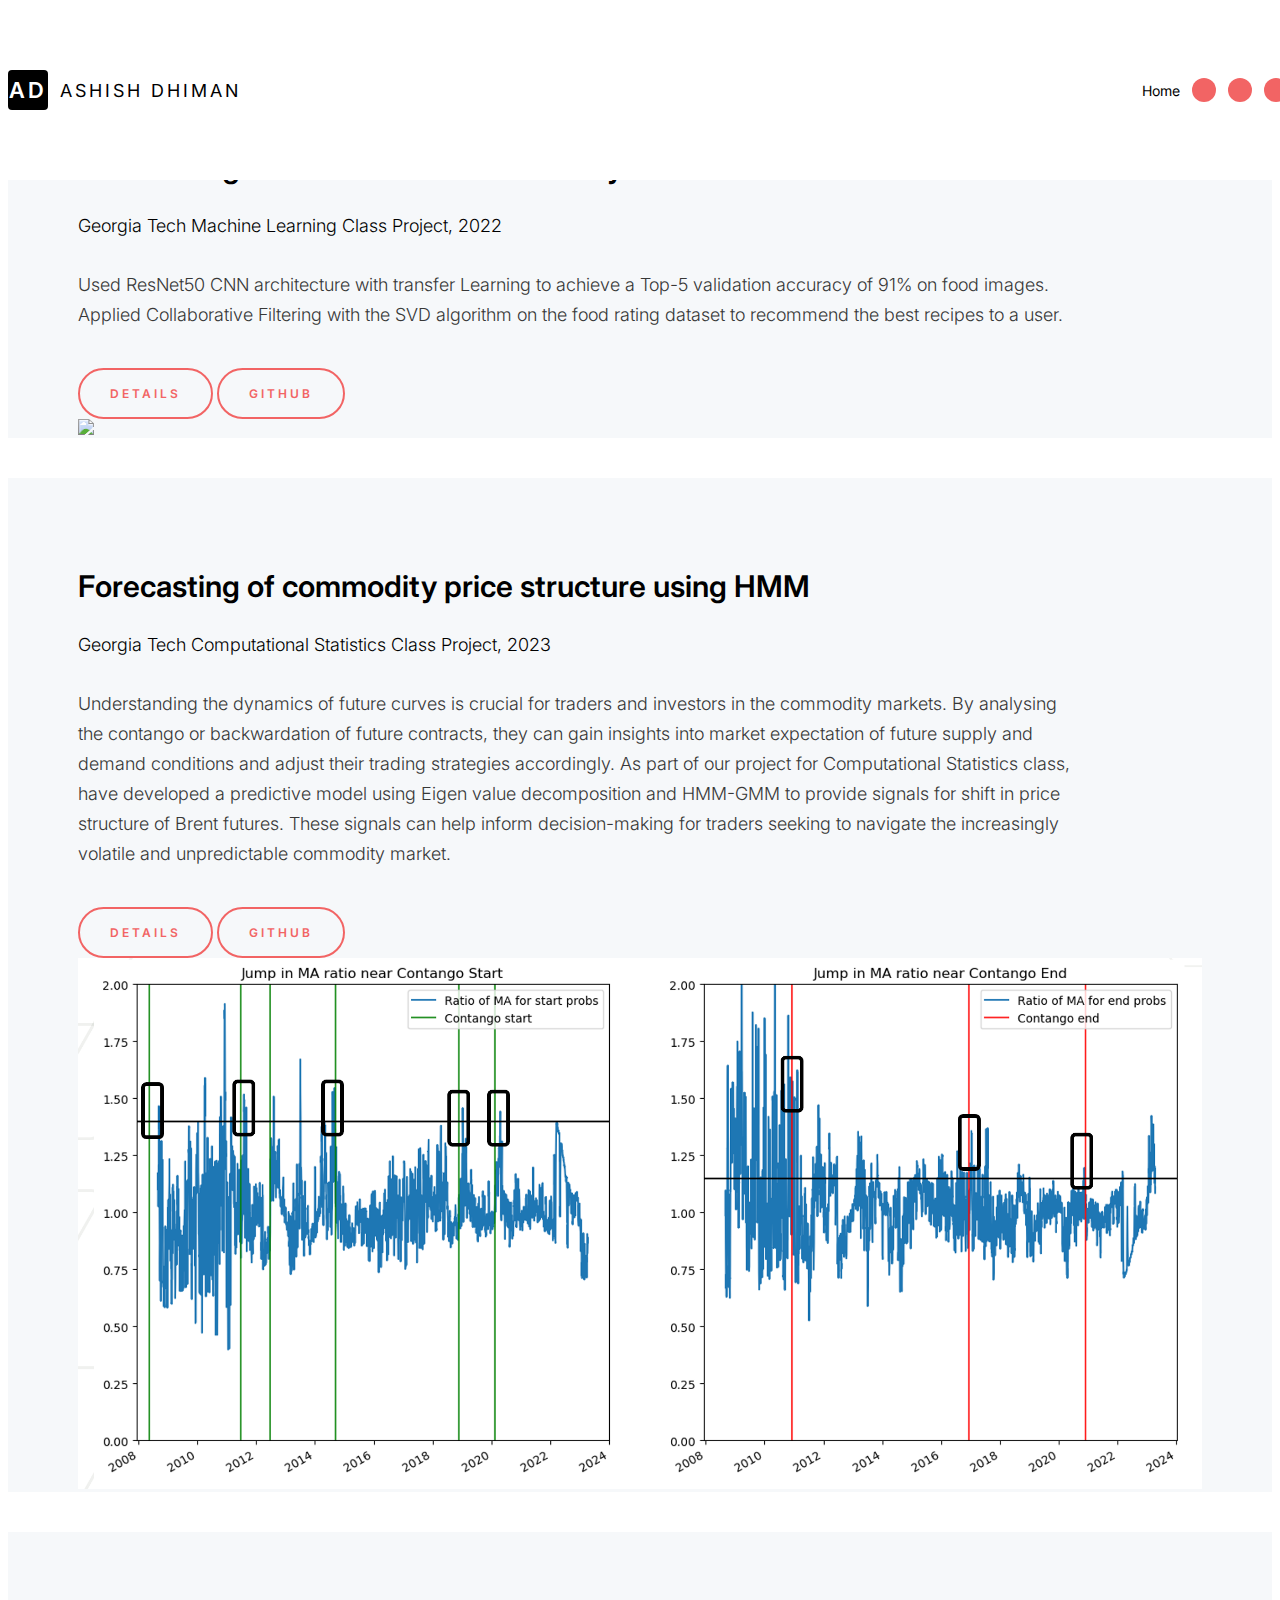
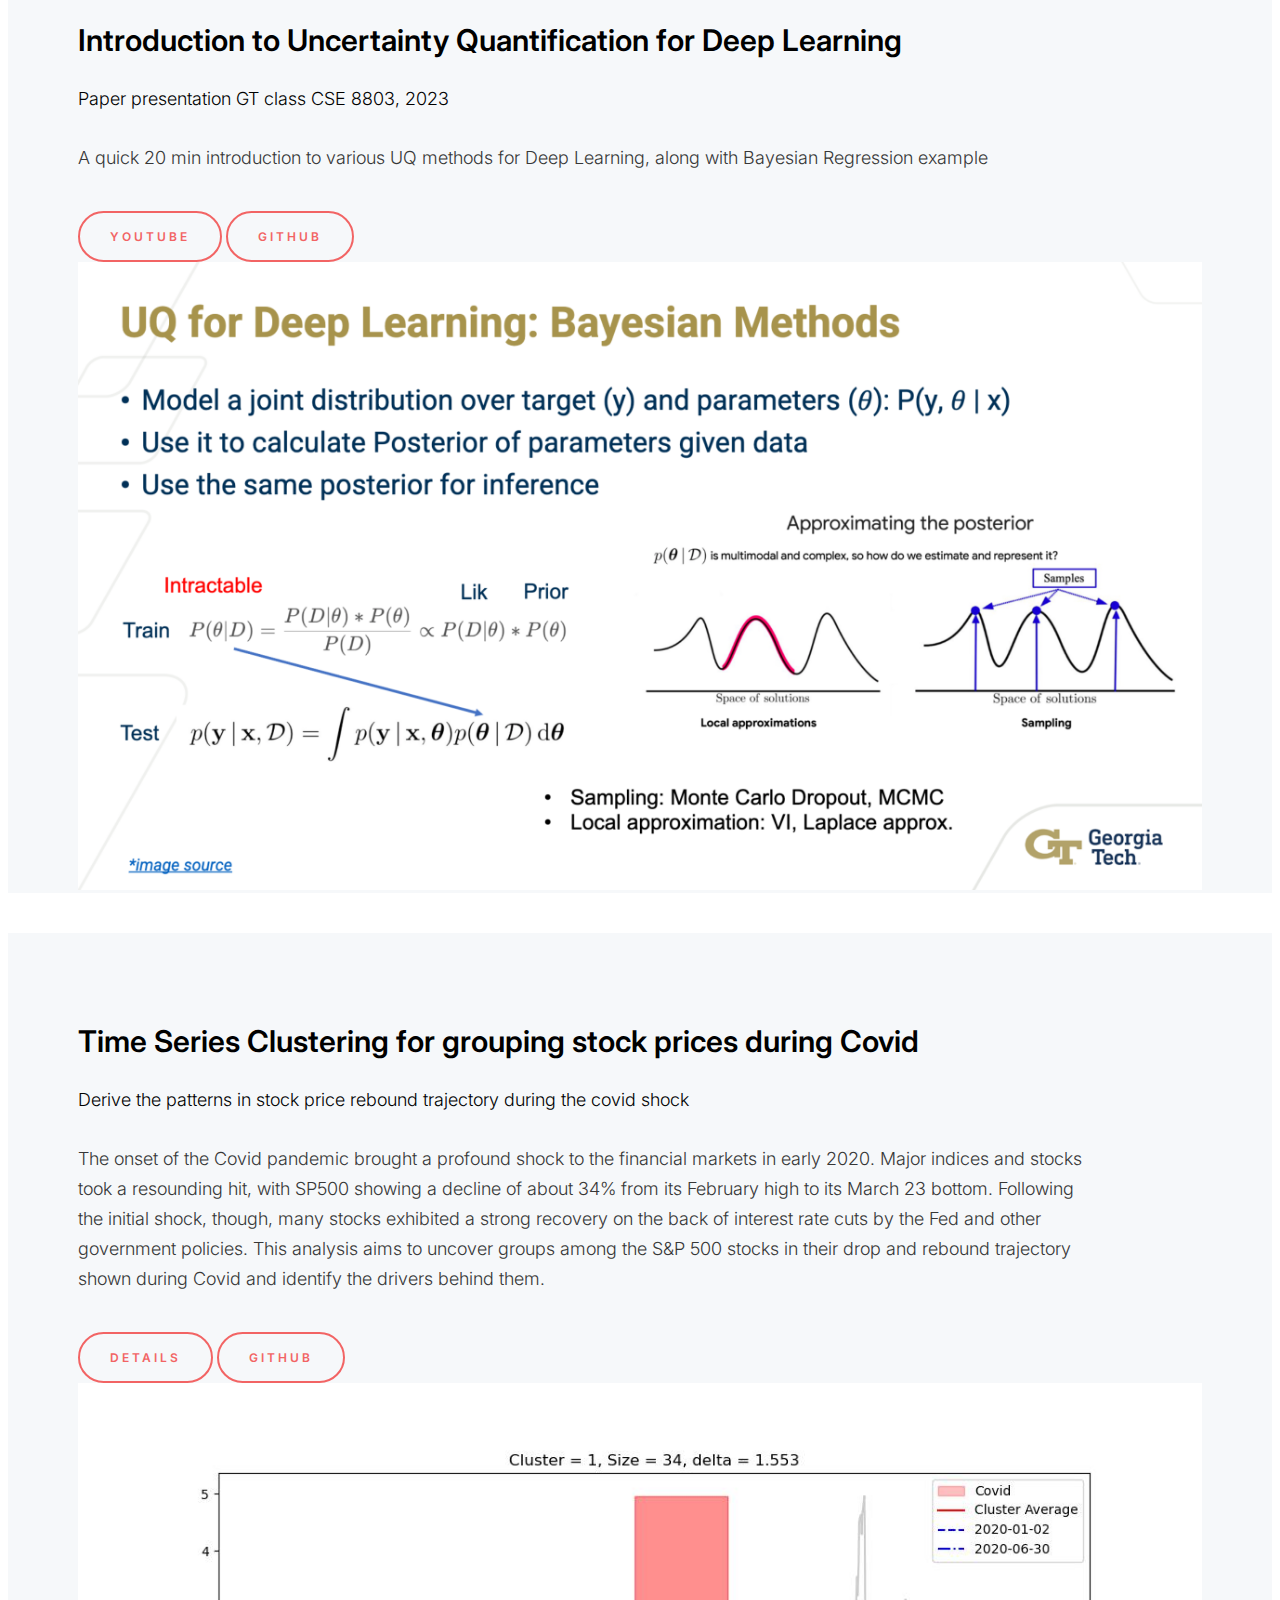
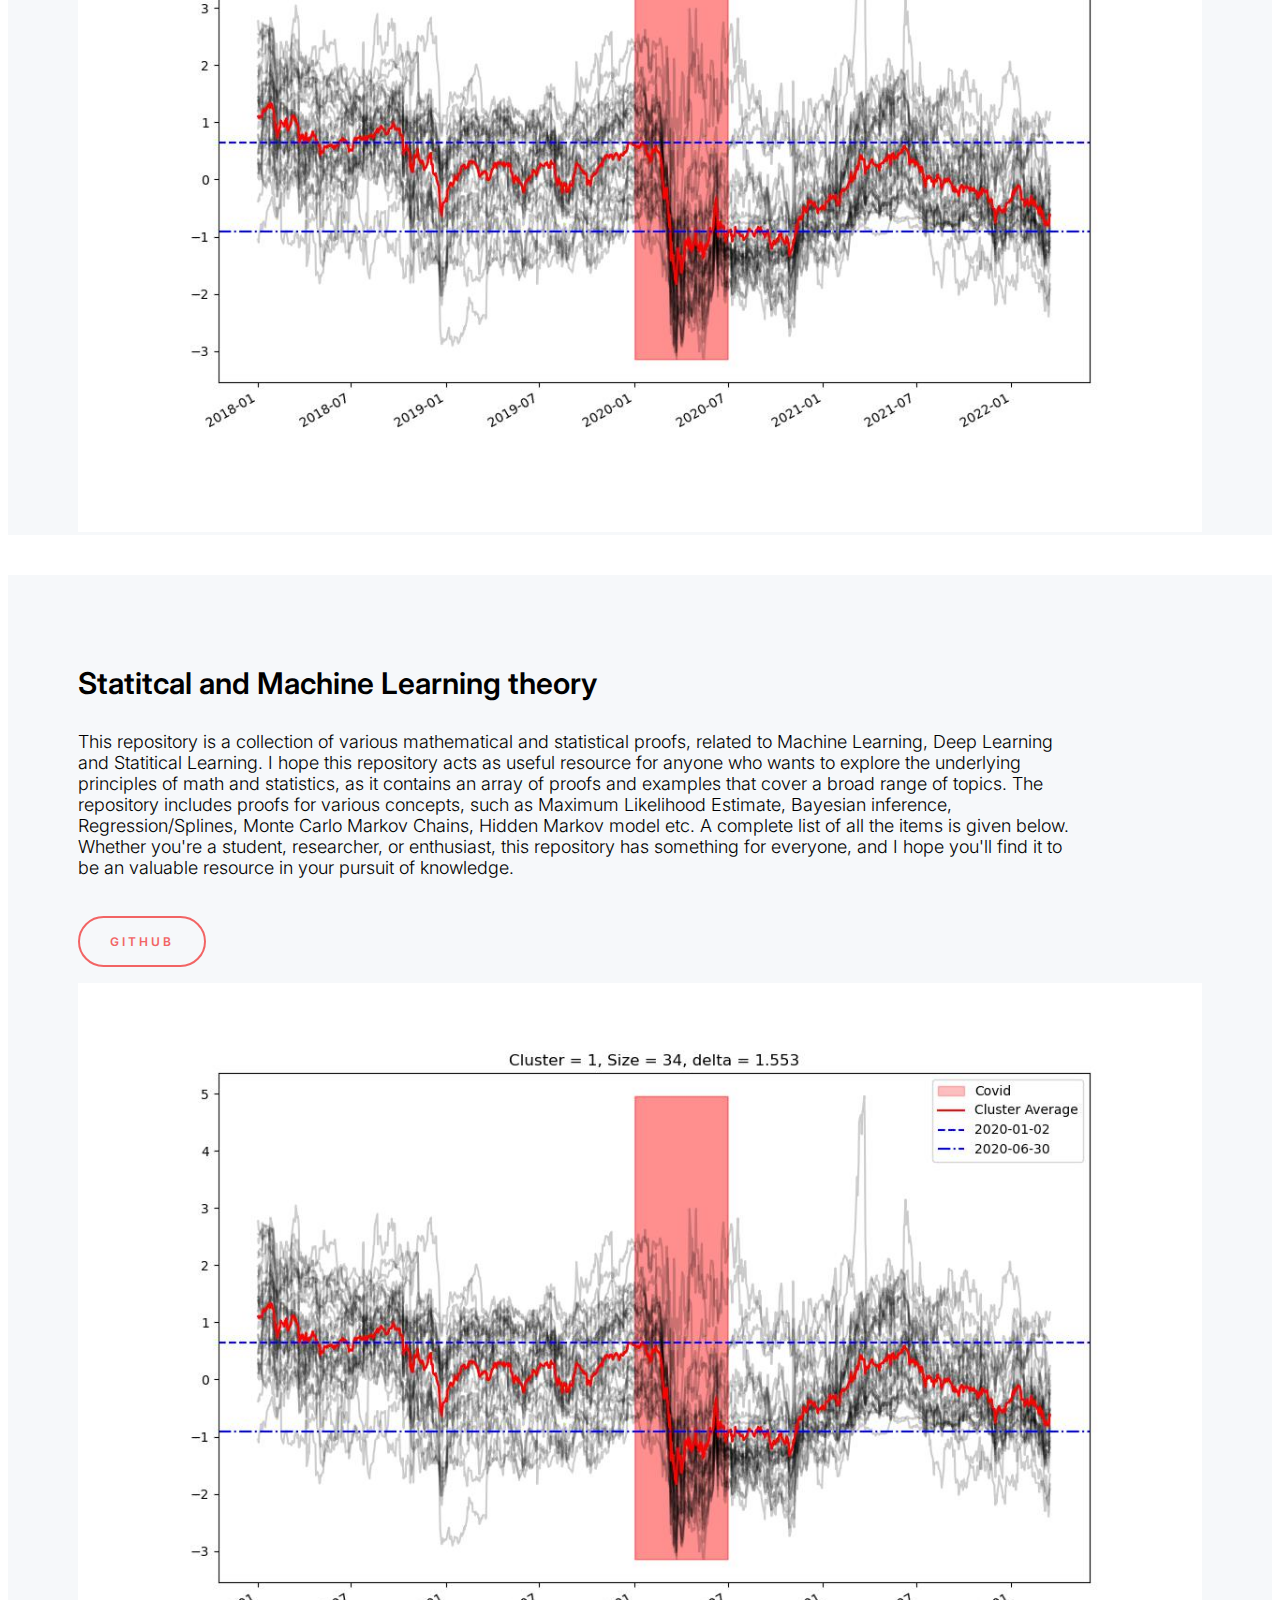
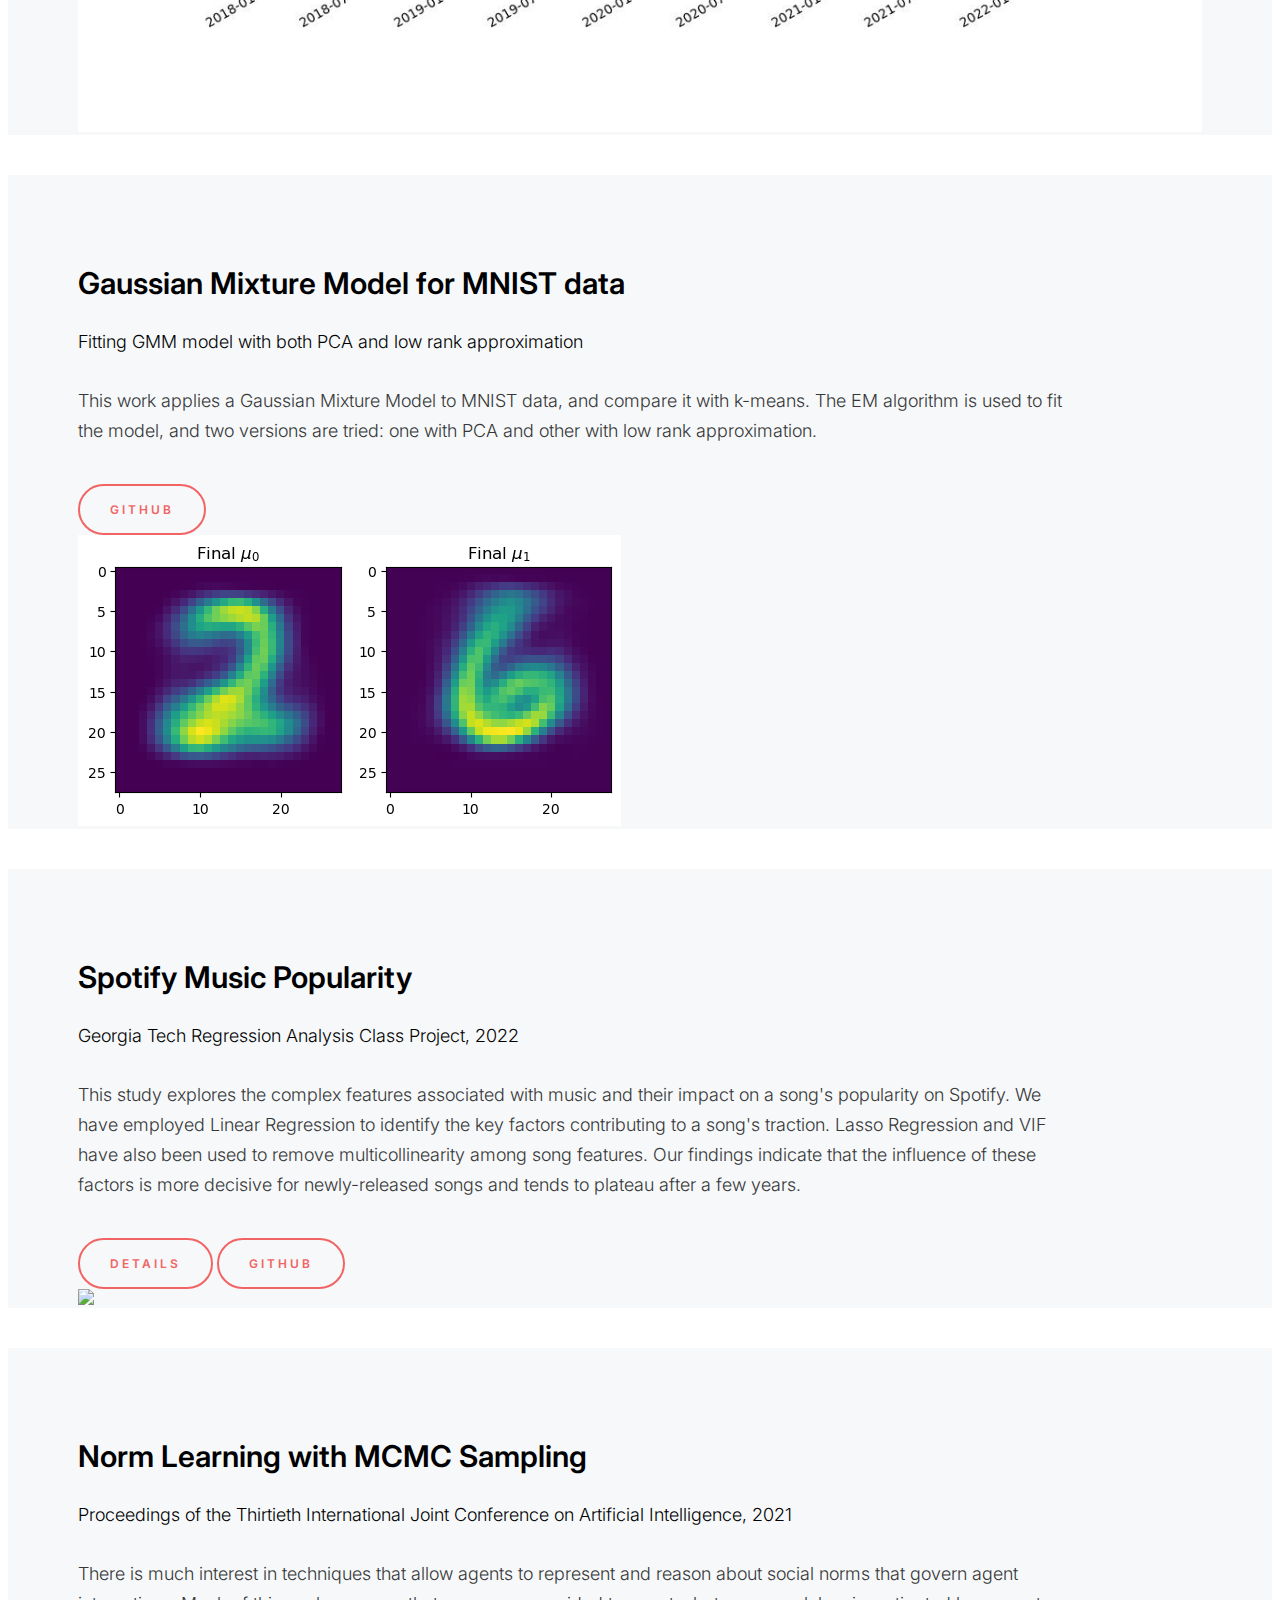
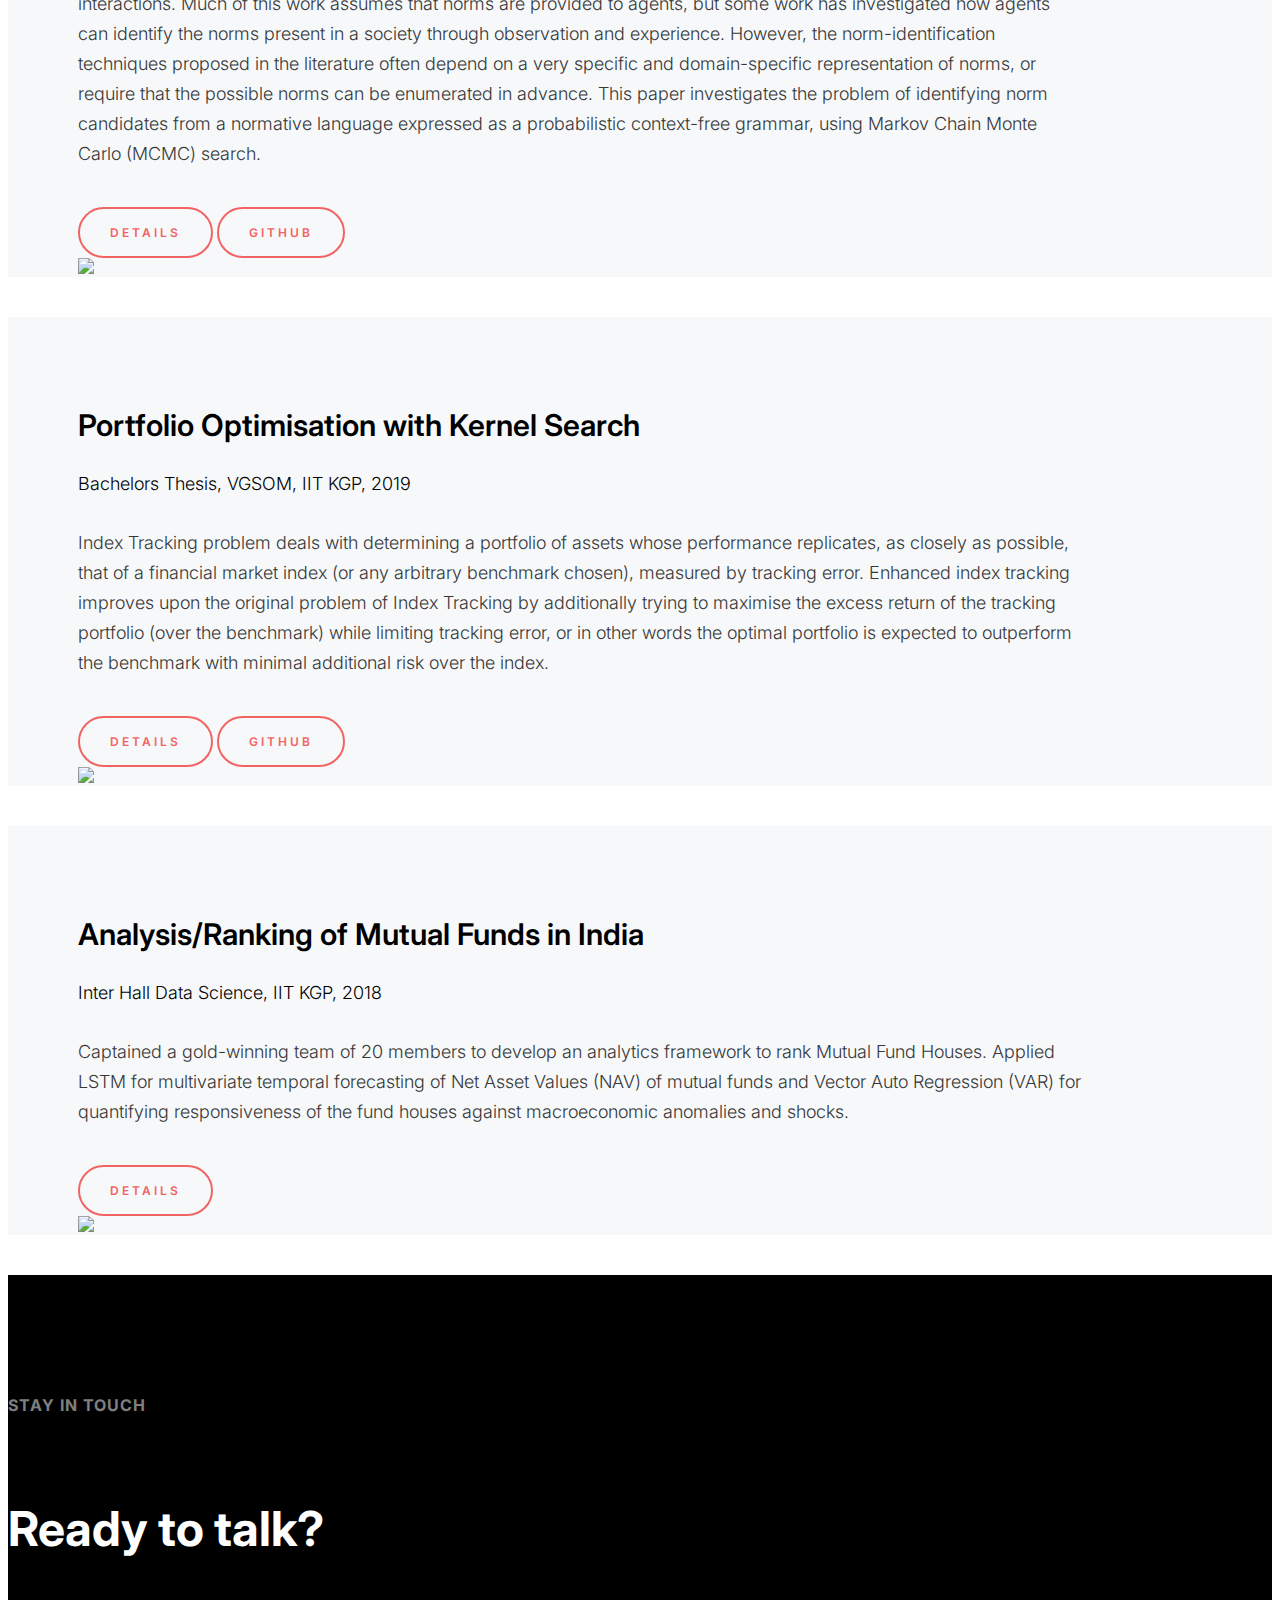
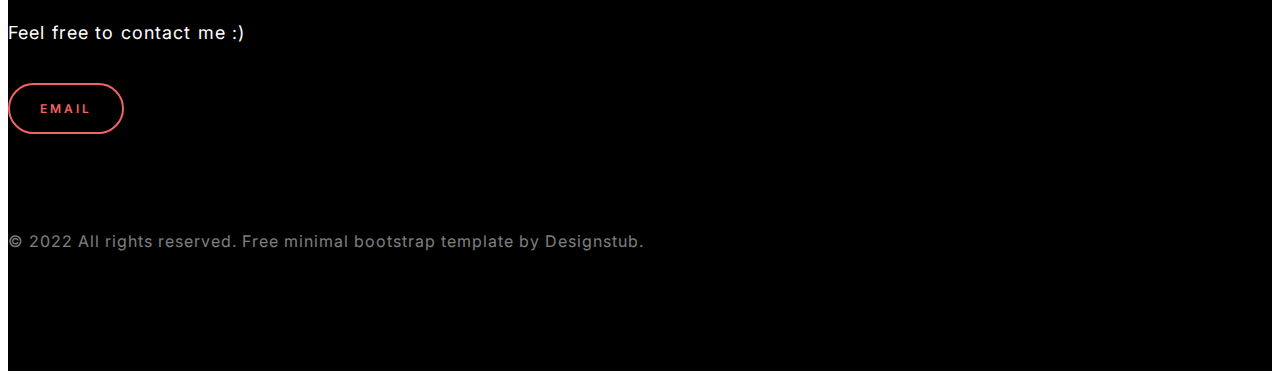
==== works-setails.html @ 9ab4da2a "added math proof section" ====
<!doctype html>
<html lang="en">
  <head>
    <!-- Required meta tags -->
    <meta charset="utf-8">
    <meta name="viewport" content="width=device-width, initial-scale=1">
      <!-- Google Fots -->
     <link rel="preconnect" href="https://fonts.googleapis.com">
    <link rel="preconnect" href="https://fonts.gstatic.com" crossorigin>
    <link href="https://fonts.googleapis.com/css2?family=Inter:wght@100;200;300;400;500;600;700;800;900&display=swap" rel="stylesheet">
      <!-- Remixicon Icon -->
      <link href="https://cdn.jsdelivr.net/npm/remixicon@2.5.0/fonts/remixicon.css" rel="stylesheet">
      <!-- Remixicon Icon -->
      <!-- Bootstrap CSS -->
      <link href="https://cdn.jsdelivr.net/npm/bootstrap@5.0.2/dist/css/bootstrap.min.css" rel="stylesheet" integrity="sha384-EVSTQN3/azprG1Anm3QDgpJLIm9Nao0Yz1ztcQTwFspd3yD65VohhpuuCOmLASjC" crossorigin="anonymous">
      <link href="https://unpkg.com/aos@2.3.1/dist/aos.css" rel="stylesheet">
      <!-- Main CSS -->
      <link href="assets/css/main.css" rel="stylesheet">
      <!-- Google tag (gtag.js) -->
<script async src="https://www.googletagmanager.com/gtag/js?id=G-5KKVKWWNQV"></script>
<script>
  window.dataLayer = window.dataLayer || [];
  function gtag(){dataLayer.push(arguments);}
  gtag('js', new Date());

  gtag('config', 'G-5KKVKWWNQV');
</script>


    <title>Ashish Dhiman | Projects</title>
  </head>
  <body>
   
    <!-- header -->
    <header class="ds-header" id="site-header">
        <div class="container">
            <div class="ds-header-inner">
              <!-- logo -->
              <a href="index.html" class="ds-logo">
                <span>AD</span>Ashish Dhiman
              </a>
              <!-- logo -->
              <!-- social -->
              <ul class="ds-social">
                <a href="index.html" class="">Home</a>
                <li><a href="https://github.com/ashish1610dhiman" target="_blank"><i class="ri-github-fill"></i></a></li>
                <li><a href="https://www.linkedin.com/in/ashish1610dhiman/" target="_blank"><i class="ri-linkedin-fill"></i></a></li>
                <li><a href="mailto:ashish1610dhiman@gmail.com" target="_blank"><i class="ri-mail-send-fill"></i></a></li>
              </ul>
              <!-- social -->
            </div>
        </div>
    </header>
    <!-- header -->

    <main class="ds-main-section">
      <div class="container">
         <div class="ds-work-details-section">
             <div class="text-center">
               <a href="index.html" class="ds-button ds-arrow-button"><i class="ri-arrow-left-s-line"></i> BACK</a>
             </div>
            <div class="ds-work-list-section">
              <div class="ds-work-list">
                <div class="row">
                    <div class="col-12 col-sm-12 col-md-7 col-lg-7 col-xl-7 col-xxl-7">
                        <section>
                            <h3 class="ds-work-tilte">Food Recognition and Recommender System</h3>
                            <span class="ds-work-det-dep">Georgia Tech Machine Learning Class Project, 2022</span>
                            <p>Used ResNet50 CNN architecture with transfer Learning to achieve a Top-5 validation accuracy of 91% on food images. Applied Collaborative Filtering with the SVD algorithm on the food rating dataset to recommend the best recipes to a user.</p>
                            <a href="https://ml-7641-fall-2022.github.io/RoboChef/" class="ds-button" target="_blank">Details</a>
                            <a href="https://github.com/ML-7641-Fall-2022/RoboChef" class="ds-button" target="_blank">Github</a>
                        </section>
                    </div>
                    <div class="col-12 col-sm-12 col-md-5 col-lg-5 col-xl-5 col-xxl-5">
                        <figure><img src="assets/images/ml_project_pipeline (1).jpeg"></figure>
                    </div>
                </div>
              </div>
              <div class="ds-work-list">
                <div class="row">
                    <div class="col-12 col-sm-12 col-md-7 col-lg-7 col-xl-7 col-xxl-7">
                        <section>
                            <h3 class="ds-work-tilte">Forecasting of commodity price structure using HMM</h3>
                            <span class="ds-work-det-dep">Georgia Tech Computational Statistics Class Project, 2023</span>
                            <p>Understanding the dynamics of future curves is crucial for traders and investors in the commodity markets. By analysing the contango or backwardation of future contracts, they can gain insights into market expectation of future supply and demand conditions and adjust their trading strategies accordingly. As part of our project for Computational Statistics class, have developed a predictive model using Eigen value decomposition and HMM-GMM to provide signals for shift in price structure of Brent futures. These signals can help inform decision-making for traders seeking to navigate the increasingly volatile and unpredictable commodity market.
                              </p>
                            <a href="https://github.com/ashish1610dhiman/statistical_factors_brent/blob/main/contago_final_report.pdf" class="ds-button" target="_blank">Details</a>
                            <a href="https://github.com/ashish1610dhiman/statistical_factors_brent" class="ds-button" target="_blank">Github</a>
                        </section>
                    </div>
                    <div class="col-12 col-sm-12 col-md-5 col-lg-5 col-xl-5 col-xxl-5">
                        <figure><img src="assets/images/contango_project.png"></figure>
                    </div>
                </div>
              </div>
              <div class="ds-work-list-section">
                <div class="ds-work-list">
                  <div class="row">
                      <div class="col-12 col-sm-12 col-md-7 col-lg-7 col-xl-7 col-xxl-7">
                          <section>
                              <h3 class="ds-work-tilte">Introduction to Uncertainty Quantification for Deep Learning</h3>
                              <span class="ds-work-det-dep">Paper presentation GT class CSE 8803, 2023</span>
                              <p>A quick 20 min introduction to various UQ methods for Deep Learning, along with Bayesian Regression example</p>
                              <a href="https://www.youtube.com/watch?v=LUPPsyspBS0&t=6s" class="ds-button" target="_blank">Youtube</a>
                              <a href="https://github.com/ashish1610dhiman/UQ_deep_learning" class="ds-button" target="_blank">Github</a>
                          </section>
                      </div>
                      <div class="col-12 col-sm-12 col-md-5 col-lg-5 col-xl-5 col-xxl-5">
                          <figure><img src="assets/images/uq_intro.png"></figure>
                      </div>
                  </div>
                </div>
              </div>  
              <div class="ds-work-list">
                <div class="row">
                    <div class="col-12 col-sm-12 col-md-7 col-lg-7 col-xl-7 col-xxl-7">
                        <section>
                          <h3 class="ds-work-tilte">Time Series Clustering for grouping stock prices during Covid</h3>
                            <span class="ds-work-det-dep">Derive the patterns in stock price rebound trajectory during the covid shock</span>
                          <p>The onset of the Covid pandemic brought a profound shock to the financial markets in early 2020. Major indices and stocks took a resounding hit, with SP500 showing a decline of about 34% from its February high to its March 23 bottom. Following the initial shock, though, many stocks exhibited a strong recovery on the back of interest rate cuts by the Fed and other government policies.

                            This analysis aims to uncover groups among the S&P 500 stocks in their drop and rebound trajectory shown during Covid and identify the drivers behind them.</p>
                            <a href="https://medium.com/@ashish1610dhiman/time-series-clustering-of-stock-behaviour-during-covid-9bd25b8c7a5?source=friends_link&sk=06fbee5ac417d7467eba78b3a0a0217f" class="ds-button" target="_blank">Details</a>
                          <a href="https://github.com/ashish1610dhiman/time_series_practice/tree/master/notebooks/stocks_clustering" class="ds-button" target="_blank">Github</a>
                        </section>
                    </div>
                    <div class="col-12 col-sm-12 col-md-5 col-lg-5 col-xl-5 col-xxl-5">
                        <figure><img src="assets/images/cluster_1_plot.jpeg"></figure>
                    </div>
                </div>
              </div>
              <div class="ds-work-list">
                <div class="row">
                    <div class="col-12 col-sm-12 col-md-7 col-lg-7 col-xl-7 col-xxl-7">
                        <section>
                          <h3 class="ds-work-tilte">Statitcal and Machine Learning theory</h3>
                            <span class="ds-work-det-dep">This repository is a collection of various mathematical and statistical proofs, related to Machine Learning, Deep Learning and Statitical Learning. I hope this repository acts as useful resource for anyone who wants to explore the underlying principles of math and statistics, as it contains an array of proofs and examples that cover a broad range of topics. The repository includes proofs for various concepts, such as Maximum Likelihood Estimate, Bayesian inference, Regression/Splines, Monte Carlo Markov Chains, Hidden Markov model etc. A complete list of all the items is given below.

                              Whether you're a student, researcher, or enthusiast, this repository has something for everyone, and I hope you'll find it to be an valuable resource in your pursuit of knowledge.</p>
                          <a href="https://github.com/ashish1610dhiman/math_proofs/blob/main/README.md" class="ds-button" target="_blank">Github</a>
                        </section>
                    </div>
                    <div class="col-12 col-sm-12 col-md-5 col-lg-5 col-xl-5 col-xxl-5">
                        <figure><img src="assets/images/cluster_1_plot.jpeg"></figure>
                    </div>
                </div>
              </div>
              <div class="ds-work-list">
                <div class="row">
                    <div class="col-12 col-sm-12 col-md-7 col-lg-7 col-xl-7 col-xxl-7">
                        <section>
                          <h3 class="ds-work-tilte">Gaussian Mixture Model for MNIST data</h3>
                            <span class="ds-work-det-dep">Fitting GMM model with both PCA and low rank approximation</span>
                          <p>
                            This work applies a Gaussian Mixture Model to MNIST data, and compare it with k-means. The EM algorithm is used to fit the model, and two versions are tried: one with PCA and other with low rank approximation.
                          </p>
                            <!-- <a href="https://medium.com/@ashish1610dhiman/time-series-clustering-of-stock-behaviour-during-covid-9bd25b8c7a5?source=friends_link&sk=06fbee5ac417d7467eba78b3a0a0217f" class="ds-button" target="_blank">Details</a> -->
                          <a href="https://github.com/ashish1610dhiman/GMM_mnist" class="ds-button" target="_blank">Github</a>
                        </section>
                    </div>
                    <div class="col-12 col-sm-12 col-md-5 col-lg-5 col-xl-5 col-xxl-5">
                        <figure><img src="assets/images/gmm_means.png"></figure>
                    </div>
                </div>
              </div>
              <div class="ds-work-list">
                <div class="row">
                    <div class="col-12 col-sm-12 col-md-7 col-lg-7 col-xl-7 col-xxl-7">
                        <section>
                            <h3 class="ds-work-tilte">Spotify Music Popularity</h3>
                            <span class="ds-work-det-dep">Georgia Tech Regression Analysis Class Project, 2022</span>
                            <p>This study explores the complex features associated with music and their impact on a song's popularity on Spotify. We have employed Linear Regression to identify the key factors contributing to a song's traction. Lasso Regression and VIF have also been used to remove multicollinearity among song features. Our findings indicate that the influence of these factors is more decisive for newly-released songs and tends to plateau after a few years.</p>
                            <a href="" class="ds-button" target="_blank">Details</a>
                            <a href="https://github.com/ashish1610dhiman/isye6414_group_project" class="ds-button" target="_blank">Github</a>
                        </section>
                    </div>
                    <div class="col-12 col-sm-12 col-md-5 col-lg-5 col-xl-5 col-xxl-5">
                        <figure><img src="assets/images/tukey.png"></figure>
                    </div>
                </div>
              </div>
              <div class="ds-work-list">
                <div class="row">
                    <div class="col-12 col-sm-12 col-md-7 col-lg-7 col-xl-7 col-xxl-7">
                        <section>
                            <h3 class="ds-work-tilte">Norm Learning with MCMC Sampling</h3>
                            <span class="ds-work-det-dep">Proceedings of the Thirtieth International Joint Conference on Artificial Intelligence, 2021</span>
                            <p>There is much interest in techniques that allow agents to represent and reason about social norms that govern agent interactions. Much of this work assumes that norms are provided to agents, but some work has investigated how agents can identify the norms present in a society through observation and experience. However, the norm-identification techniques proposed in the literature often depend on a very specific and domain-specific representation of norms, or require that the possible norms can be enumerated in advance. This paper investigates the problem of identifying norm candidates from a normative language expressed as a probabilistic context-free grammar, using Markov Chain Monte Carlo (MCMC) search.</p>
                            <a href="https://www.ijcai.org/proceedings/2021/17" class="ds-button" target="_blank">Details</a>
                            <a href="https://github.com/ashish1610dhiman/learning_norms_with_mcmc_from_pcfg_IJCAI21" class="ds-button" target="_blank">Github</a>
                        </section>
                    </div>
                    <div class="col-12 col-sm-12 col-md-5 col-lg-5 col-xl-5 col-xxl-5">
                        <figure><img src="assets/images/norm_leanring.png"></figure>
                    </div>
                </div>
              </div>
              <div class="ds-work-list">
                <div class="row">
                    <div class="col-12 col-sm-12 col-md-7 col-lg-7 col-xl-7 col-xxl-7">
                        <section>
                            <h3 class="ds-work-tilte">Portfolio Optimisation with Kernel Search</h3>
                            <span class="ds-work-det-dep">Bachelors Thesis, VGSOM, IIT KGP, 2019</span>
                            <p>Index Tracking problem deals with determining a portfolio of assets whose performance replicates, as closely as possible, that of a financial market index (or any arbitrary benchmark chosen), measured by tracking error. Enhanced index tracking improves upon the original problem of Index Tracking by additionally trying to maximise the excess return of the tracking portfolio (over the benchmark) while limiting tracking error, or in other words the optimal portfolio is expected to outperform the benchmark with minimal additional risk over the index.</p>
                            <a href="https://drive.google.com/file/d/1eN_r2QOuy0ELEvWsmFk6n-SEe7adnLpm/view?usp=sharing" class="ds-button" target="_blank">Details</a>
                            <a href="https://github.com/ashish1610dhiman/enhanced_index_tracking" class="ds-button" target="_blank">Github</a>
                        </section>
                    </div>
                    <div class="col-12 col-sm-12 col-md-5 col-lg-5 col-xl-5 col-xxl-5">
                        <figure><img src="assets/images/EIT_active_passive.JPG"></figure>
                    </div>
                </div>
              </div>
              <div class="ds-work-list">
                <div class="row">
                    <div class="col-12 col-sm-12 col-md-7 col-lg-7 col-xl-7 col-xxl-7">
                        <section>
                            <h3 class="ds-work-tilte">Analysis/Ranking of Mutual Funds in India</h3>
                            <span class="ds-work-det-dep">Inter Hall Data Science, IIT KGP, 2018</span>
                            <p>Captained a gold-winning team of 20 members to develop an analytics framework to rank Mutual Fund Houses. Applied LSTM for multivariate temporal forecasting of Net Asset Values (NAV) of mutual funds and Vector Auto Regression (VAR) for quantifying responsiveness of the fund houses against macroeconomic anomalies and shocks.</p>
                            <a href="https://drive.google.com/file/d/1tAvEzsKtTg2SOw8D77WdrFSnbWRt9m48/view" class="ds-button" target="_blank">Details</a>
                            <!-- <a href="https://github.com/ashish1610dhiman/enhanced_index_tracking" class="ds-button" target="_blank">Github</a> -->
                        </section>
                    </div>
                    <div class="col-12 col-sm-12 col-md-5 col-lg-5 col-xl-5 col-xxl-5">
                        <figure><img src="assets/images/kgp_da.png"></figure>
                    </div>
                </div>
              </div>
            </div>  
          </div>
        </div>
      </div>
    </div>
  </div>
</div>
</main>
             <!-- <div class="row justify-content-center">
               <div class="col-12 col-sm-12 col-md-10 col-lg-10 col-xl-10 col-xxl-10"> -->
                <!-- <header class="ds-work-det-hed">
                  <h1 class="ds-work-det-title">Food Recognition and Recommender System</h1>
                  <span class="ds-work-det-dep">Georgia Tech Machine Learning Class Project, 2022</span>
                  <div class="ds-work-det-img">
                    <figure><img src="assets/images/ml_project_pipeline (1).jpeg"></figure>
                  </div>
                  <p>This study explores the complex features associated with music and their impact on a song's popularity on Spotify. We have employed Linear Regression to identify the key factors contributing to a song's traction. Lasso Regression and VIF have also been used to remove multicollinearity among song features. Our findings indicate that the influence of these factors is more decisive for newly-released songs and tends to plateau after a few years.</p>
                  <a href="https://ml-7641-fall-2022.github.io/RoboChef/" class="ds-button" target="_blank">Details</a>
                  <a href="https://github.com/ML-7641-Fall-2022/RoboChef" class="ds-button" target="_blank">Github</a>
                </header> -->
                <!-- <header class="ds-work-det-hed">
                  <h1 class="ds-work-det-title">Spotify Music Popularity</h1>
                  <span class="ds-work-det-dep">Georgia Tech Regression Analysis Class Project, 2022</span>
                  <div class="ds-work-det-img">
                    <figure><img src="assets/images/tukey.png"></figure>
                  </div>
                  <p>This study explores the complex features associated with music and their impact on a song's popularity on Spotify. We have employed Linear Regression to identify the key factors contributing to a song's traction. Lasso Regression and VIF have also been used to remove multicollinearity among song features. Our findings indicate that the influence of these factors is more decisive for newly-released songs and tends to plateau after a few years.</p>
                  <a href="" class="ds-button" target="_blank">Details</a>
                  <a href="https://github.com/ashish1610dhiman/isye6414_group_project" class="ds-button" target="_blank">Github</a>
                </header> -->
                <!-- <header class="ds-work-det-hed">
                  <h1 class="ds-work-det-title">Norm Learning with MCMC Sampling</h1>
                  <span class="ds-work-det-dep">Proceedings of the Thirtieth International Joint Conference on Artificial Intelligence, 2021</span>
                  <div class="ds-work-det-img">
                    <figure><img src="assets/images/norm_leanring.png"></figure>
                  </div>
                  <p>To promote efficient interactions in dynamic and multi-agent systems, there is much interest in techniques that allow agents to represent and reason about social norms that govern agent interactions. Much of this work assumes that norms are provided to agents, but some work has investigated how agents can identify the norms present in a society through observation and experience. However, the norm-identification techniques proposed in the literature often depend on a very specific and domain-specific representation of norms, or require that the possible norms can be enumerated in advance. This paper investigates the problem of identifying norm candidates from a normative language expressed as a probabilistic context-free grammar, using Markov Chain Monte Carlo (MCMC) search.</p>
                  <a href="https://www.ijcai.org/proceedings/2021/17" class="ds-button" target="_blank">Details</a>
                  <a href="https://github.com/ashish1610dhiman/learning_norms_with_mcmc_from_pcfg_IJCAI21" class="ds-button" target="_blank">Github</a>
                </header> -->
                <!-- <header class="ds-work-det-hed"> -->
                  <!-- <h1 class="ds-work-det-title">Portfolio Optimisation with Kernel Search</h1>
                  <span class="ds-work-det-dep">Bachelors Thesis, VGSOM, IIT KGP, 2019</span>
                  <div class="ds-work-det-img">
                    <figure><img src="assets/images/EIT_active_passive.JPG"></figure>
                  </div>
                  <p>The following work deals with approaches to solve a particular class of Portfolio Optimisation problems known as Enhanced Index Tracking, a variation of the classical Index Tracking. Index Tracking problem deals with determining a portfolio of assets (henceforth referred to as tracking portfolio) whose performance replicates, as closely as possible, that of a financial market index (or any arbitrary benchmark chosen), measured by tracking error. Enhanced index tracking improves upon the original problem of Index Tracking by additionally trying to maximise the excess return of the tracking portfolio (over the benchmark) while limiting tracking error, or in other words the optimal portfolio is expected to outperform the benchmark with minimal additional risk over the index. Thus Enhanced Index tracking deals with two competing objectives i.e. the expected excess return of the portfolio over the benchmark and the tracking error from the benchmark.</p>
                  <a href="https://drive.google.com/file/d/1eN_r2QOuy0ELEvWsmFk6n-SEe7adnLpm/view?usp=sharing" class="ds-button" target="_blank">Details</a>
                  <a href="https://github.com/ashish1610dhiman/enhanced_index_tracking" class="ds-button" target="_blank">Github</a>
                </header> -->
                <!-- <header class="ds-work-det-hed">
                  <h1 class="ds-work-det-title">Analysis/Ranking of Mutual Funds in India</h1>
                  <span class="ds-work-det-dep">Inter Hall Data Science, IIT KGP, 2018</span>
                  <div class="ds-work-det-img">
                    <figure><img src="assets/images/kgp_da.png"></figure>
                  </div>
                  <p>Captained a gold-winning team of 20 members to develop an analytics framework to rank Mutual Fund Houses. Applied LSTM for multivariate temporal forecasting of Net Asset Values (NAV) of mutual funds and Vector Auto Regression (VAR) for quantifying responsiveness of the fund houses against macroeconomic anomalies and shocks.</p>
                  <a href="https://drive.google.com/file/d/1tAvEzsKtTg2SOw8D77WdrFSnbWRt9m48/view" class="ds-button" target="_blank">Details</a>
                  <!-- <a href="https://github.com/ashish1610dhiman/learning_norms_with_mcmc_from_pcfg_IJCAI21" class="ds-button" target="_blank">Github</a> -->
                <!-- </header> --> 
               <!-- </div>
              </div>
            </div>
          </div>
        </div>
      </div>
    </main> -->
      
   
   <!-- <main class="ds-main-section">
     <div class="container">
        <div class="ds-work-details-section">
            <div class="text-center">
              <a href="index.html" class="ds-button ds-arrow-button"><i class="ri-arrow-left-s-line"></i> BACK</a>
            </div>
            <div class="row justify-content-center">
              <div class="col-12 col-sm-12 col-md-10 col-lg-10 col-xl-10 col-xxl-10">
                  <header class="ds-work-det-hed">
                      <h1 class="ds-work-det-title">Food Recognition and Recommender System</h1>
                      <span class="ds-work-det-dep">Georgia Tech Machine Learning Class Project, 2022</span>
                  </header>
                  <figure><img src="assets/images/ml_project_pipeline (1).jpeg"></figure>
                  <div class="ds-work-content-sec">
                      <div class="row justify-content-center">
                          <div class="col-12 col-sm-12 col-md-8 col-lg-8 col-xl-8 col-xxl-8">
                              <p>An Machine Learning system created as part of the CS 7641 class at Georgia Tech, that aids multiple aspects of Meal Choice decision using Image Recognition and Recommender Systems. </p>

                              <p>Curabitur quis tortor sit amet ligula lobortis auctor. Class aptent taciti sociosqu ad litora torquent per conubia nostra, per inceptos himenaeos. Integer ut turpis eget urna egestas maximus. </p>

                              <h2>We divide our project pipeline into three main stages:</h2>
                              <p>Phasellus non faucibus purus, a venenatis diam. In faucibus orci mauris, porttitor egestas diam elementum non. Vestibulum non metus tempus, sagittis libero sed, euismod purus. Cras dolor nulla, hendrerit vitae libero eu, finibus ultricies dolor. Vestibulum non metus tempus, sagittis libero sed, euismod purus. Cras dolor nulla, hendrerit vitae libero eu, finibus ultricies dolor.</p>

                              <ul>
                                <li>Classfication System: This stage would take as input food images and passes them through a CNN to output food labels. The output of this stage is (Output 1), and flows to next stage, but can also be used independently.</li>
                                 <li>Food to Ingredient Mapping: Output 1 from CNN is then queried through a database housing the mapping between food items and their respective ingredients, to yield Output 2. This can again either be used independently or overlaid over recommendation system as a filter.</li>
                                 <li>Recommendation System: In this stage we reccommend the user additional food items: Output 3 basis his (&other individuals) interactions. We also allow for the user to place additional constraints over the recommendations.</li>
                              </ul>
                          </div>
                      </div>
                  </div>
                  <header class="ds-work-det-hed">
                    <h1 class="ds-work-det-title">Norm Learning</h1>
                    <span class="ds-work-det-dep">Georgia Tech Machine Learning Class Project, 2022</span>
                </header>
                 <figure><img src="assets/images/work-details-image-2.jpg"></figure>
                  <div class="ds-work-content-sec">
                      <div class="row justify-content-center">
                          <div class="col-12 col-sm-12 col-md-8 col-lg-8 col-xl-8 col-xxl-8">
                              <p>Phasellus non faucibus purus, a venenatis diam. In faucibus orci mauris, porttitor egestas diam elementum non. Vestibulum non metus tempus, sagittis libero sed, euismod purus. Cras dolor nulla, hendrerit vitae libero eu, finibus ultricies dolor. Vestibulum non metus tempus, sagittis libero sed, euismod purus. Cras dolor nulla, hendrerit vitae libero eu, finibus ultricies dolor.</p>
                          </div>
                      </div>
                  </div>
              </div>
            </div>
        </div>
     </div>
   </main> -->

   <!--  footer -->
   <footer class="ds-footer text-center">
     <div class="container">
        <section>
          <span>Stay in touch</span>
          <h4>Ready to talk?</h4>
          <p>Feel free to contact me :)</p>
          <a href="mailto:ashish1610dhiman@gmail.com" class="ds-button">Email</a>
        </section>
        <span class="ds-copyright">© 2022 All rights reserved. Free minimal bootstrap template by <a href="https://designstub.com/" target="_blank">Designstub</a>.</span>
     </div>
   </footer>


    <script src="https://ajax.googleapis.com/ajax/libs/jquery/3.5.1/jquery.min.js"></script>
    <!-- Option 1: Bootstrap Bundle with Popper -->
    <script src="https://cdn.jsdelivr.net/npm/bootstrap@5.0.2/dist/js/bootstrap.bundle.min.js" integrity="sha384-MrcW6ZMFYlzcLA8Nl+NtUVF0sA7MsXsP1UyJoMp4YLEuNSfAP+JcXn/tWtIaxVXM" crossorigin="anonymous"></script>

    <!-- Option 2: Separate Popper and Bootstrap JS -->
    <!--
    <script src="https://cdn.jsdelivr.net/npm/@popperjs/core@2.9.2/dist/umd/popper.min.js" integrity="sha384-IQsoLXl5PILFhosVNubq5LC7Qb9DXgDA9i+tQ8Zj3iwWAwPtgFTxbJ8NT4GN1R8p" crossorigin="anonymous"></script>
    <script src="https://cdn.jsdelivr.net/npm/bootstrap@5.0.2/dist/js/bootstrap.min.js" integrity="sha384-cVKIPhGWiC2Al4u+LWgxfKTRIcfu0JTxR+EQDz/bgldoEyl4H0zUF0QKbrJ0EcQF" crossorigin="anonymous"></script>
    -->
    <script src="assets/js/main.js"></script>
  </body>
</html>
---- assets/css/main.css ----
/*
Theme Name: Jason Stroff

  1. >>> Headr Style
  2. >>> Banner Style
  3. >>> About Style
  4. >>> Skills Style
  5. >>> Experience Style
  6. >>> Work Style
  7. >>> Footer Style

*/
/*--------------------------------------------------------------
>>> TABLE OF CONTENTS:
----------------------------------------------------------------*/
:root {
	--highlight-colour: #F26464;
}
html {font-family: 'Inter', sans-serif;background-color:#FFF}
body {font-family: 'Inter', sans-serif;overflow-x: hidden; background-color:#FFF; font-weight:400;font-style: normal; color:#373737; font-size:14px}
a,a:hover,a:focus,i,input,button,input:focus,.transition {text-decoration: none;outline: none;transition-delay: 0s;transition-duration: 0.4s;transition-property: all;transition-timing-function: ease;box-shadow: none;}
a{color: #000}
iframe {border: 0;outline: none;}
::-moz-selection {background:#000;text-shadow: none;color:#FFF}
::selection {background:#000;text-shadow: none;color:#FFF}
img {max-width: 100%;border: none;outline: none;height: auto;}
input,textarea {border-radius: 0;resize: none;}
ul {padding: 0;margin: 0;}
@font-face {
font-family: 'Inter', sans-serif;}
input:-webkit-autofill, textarea:-webkit-autofill, select:-webkit-autofill {background-color: transparent;background-image: none;color:#000;}
/* 1.2 Typography */
h1,h2,h3,h4,h5,h6 {font-family: 'Inter', sans-serif;}
figure{ margin: 0 }
svg,img { max-width: 100%; height: auto; }

/*-----------------------------------------------------------------
  1. >>> Headr Style
----------------------------------------------------------------*/
.ds-header{ position: fixed; top: 0; width: 100%; z-index: 5; background-color: #FFF; padding: 70px 0;transition-delay: 0s;transition-duration: 0.4s;transition-property: all;transition-timing-function: ease; }
.ds-header.ds-fixed-header{ padding:20px 0;box-shadow: 0px 0px 20px rgba(0, 0, 0, 0.25); }
.ds-header-inner{ display: flex; justify-content: space-between; align-items: center; }
.ds-logo{ text-transform: uppercase; font-size: 18px; letter-spacing: 3px; color: #000; display: flex; align-items: center; }
.ds-logo span{ display:flex; align-items: center; justify-content: center; width: 40px; height: 40px; background-color: #000; border-radius: 4px; color: #FFF; font-size: 22px; font-weight: 600; text-align: center; margin-right: 12px; }
.ds-logo:hover{ color: #000; }

.ds-social{ list-style: none; display: flex; align-items: center; flex-wrap: wrap; }
.ds-social li{ margin-left: 12px; }
.ds-social li:first-child{ margin-left: 0; }
.ds-social li a{ border-radius: 100%; color: #FFF; width: 24px; height: 24px; background-color: var(--highlight-colour); display:flex; justify-content: center; align-items: center; text-align: center; font-size: 16px; }
.ds-social li a:hover{ background-color: #000; color: #FFF; }
/*-----------------------------------------------------------------
  2. >>> Banner Style
----------------------------------------------------------------*/
.ds-banner section{ padding-left: 70px; padding-right: 100px; }
.ds-banner section h1 span{ display: block; text-transform: uppercase; letter-spacing: 1px;  font-weight: 500; font-size: 16px; padding-bottom: 30px; }
.ds-banner section h1{ font-weight: 600; font-size: 48px; line-height: 60px; color: #000; }
.ds-numbervalulist{ list-style: none; display: flex; align-items: center; flex-wrap: wrap; margin: 0; padding: 0; margin-top: 60px; }
.ds-numbervalulist li{ margin-right: 60px; }
.ds-numbervalulist li:last-child{ margin-right: 0; }
.ds-numbervalulist strong{ display: block; color: var(--highlight-colour); font-size: 36px; font-weight: 800; }
.ds-numbervalulist span{ font-size: 16px; letter-spacing: 1px; }
/*-----------------------------------------------------------------
  3. >>> About Style
----------------------------------------------------------------*/
.ds-about-section{ padding-top: 60px; padding-bottom: 120px; }
.ds-heading{ display: inline-block; font-weight: 700; color: #000; text-transform: uppercase; letter-spacing: 1px; font-size: 16px; border-bottom: 3px solid var(--highlight-colour); padding-bottom: 7px; margin-bottom: 23px; }
.ds-about-section p{ color: #373737; font-size: 24px; line-height: 40px; font-weight: 300; margin-bottom: 60px; }

.ds-button{ display: inline-block; text-transform: uppercase;font-size: 12px;line-height: 13px;font-weight: 600;letter-spacing: 3px; color:var(--highlight-colour); padding:17px 30px;  border: 2px solid var(--highlight-colour);border-radius: 60px; }
.ds-button:hover{ background-color:var(--highlight-colour) ; color: #FFF; }
.ds-arrow-button i{ display: inline-block; vertical-align: middle; }
/*-----------------------------------------------------------------
  4. >>> Skills Style
----------------------------------------------------------------*/
.ds-skills-section{ padding-bottom: 105px; }
.ds-skills-list{ list-style: none; padding: 0; margin: 0; display: flex; flex-wrap: wrap; align-items: center; margin-top: 11px; }
.ds-skills-list li{ display: inline-block; color: #373737; font-size: 16px; padding:10px 20px; background-color: #FFF; border: 1px solid #D7D7D7;
  border-radius: 27px; margin-right: 15px; margin-bottom: 15px;  font-weight: 500;}

/*-----------------------------------------------------------------
  5. >>> Experience Style
----------------------------------------------------------------*/
.ds-experience-section{ padding-bottom: 120px; }
.ds-experience-list section{ padding-right: 70px; }
.ds-experience-list{ padding-top: 15px; }
.ds-officename{ font-size: 24px; font-weight: 520; margin-bottom:10px;}
.ds-experience-list span{ display: block; }
span.ds-year{ color: #373737; font-size: 14px; font-weight: 700; padding-bottom: 10px; }
span.ds-department{ color: #373737; font-weight: 430; font-size: 18px; padding-bottom: 30px; color: var(--highlight-colour); }
.ds-experience-list p{ font-size: 16px; line-height: 24px; font-weight: 300; }
.ds-experience-list ul{ list-style: none; padding: 0; margin: 0; padding-top: 10px; }
.ds-experience-list ul li{font-size: 16px; line-height: 24px; font-weight: 300; padding-left: 28px; position:relative; margin-bottom: 20px;}
.ds-experience-list ul li:before{ content: ""; position: absolute; left: 0; top: 10px; border-radius: 100%; width: 8px; height: 8px; background-color: #373737; }
/*-----------------------------------------------------------------
  6. >>> Work Style
----------------------------------------------------------------*/
.ds-work-section{ padding-bottom: 80px; }
.ds-work-list{ padding-left: 70px; padding-top:40px; padding-right: 70px; background-color:#F6F8FA; margin-bottom: 40px; }
.ds-work-list section{ padding-top: 20px; padding-right: 120px; padding-bottom: ; }
.ds-work-tilte{ color: #000; font-size: 30px; line-height: 36px; font-weight: 600; margin-bottom: 30px; }
.ds-work-list p{ font-weight: 300; font-size: 18px; line-height: 30px; }
.ds-work-list .ds-button{ margin-top: 20px; }

.ds-work-det-hed{ padding-top: 42px; padding-bottom: 80px; }
.ds-work-det-title{ font-weight: 600; color:#000; font-size: 25px; margin-bottom: 20px; }
.ds-work-det-dep{ display:block;font-weight: 300; color: #000; font-size: 18px; padding-bottom: 16px; }
.ds-work-content-sec{ padding: 100px 0; }
.ds-work-content-sec p{ font-size: 18px; line-height: 36px; margin-bottom: 30px; }
.ds-work-content-sec h2{ font-size: 30px; font-weight: 700; margin-bottom: 30px; }
.ds-work-content-sec ul{ list-style: none; padding: 0; margin: 0; }
.ds-work-content-sec li{font-size: 18px; line-height: 36px;  padding-left: 28px; position:relative; margin-bottom: 20px;}
.ds-work-content-sec li:before{ content: ""; position: absolute; left: 0; top: 13px; border-radius: 100%; width: 8px; height: 8px; background-color: #373737; }
/*-----------------------------------------------------------------
  7. >>> Footer Style
----------------------------------------------------------------*/
.ds-footer{ background-color: #000; padding: 120px 0; }
.ds-footer section { padding-bottom: 97px; }
.ds-footer section span{ color: rgba(255,255,255,0.5); text-transform: uppercase; font-weight: 700; font-size: 16px; letter-spacing: 1px; display: block; padding-bottom: 20px; }
.ds-footer section  h4{ color: #FFF; font-size: 48px; font-weight: 700; }
.ds-footer section p{ letter-spacing: 1.13px; color: #FFF; font-size: 18px; margin-bottom: 40px; }
.ds-copyright{ color: rgba(255,255,255,0.5); letter-spacing: 1px; font-size: 16px; }
.ds-copyright a{color: rgba(255,255,255,0.5);}
.ds-copyright a:hover{ color: var(--highlight-colour); }


/*-----------------------------------------------------------------
  8. >>> Footer Style
----------------------------------------------------------------*/
.ds-aoe-section{
	padding-bottom: 105px;
}

.aoe-grid {
	display: grid;
	grid-column: auto;
	grid-auto-flow: column;
	grid-template-columns: repeat(auto-fit, minmax(min(100%/3, max(64px, 100%/4)), 1fr));
	justify-items: center;
	padding-top: 50px;
}

.aoe-grid-heading {
	display: block;
	font-size: 18px;
	opacity: 0.6;
}

.aoe-grid-item {
	max-width: 300px;
	font-size: 16px;
	color: #373737;
	text-align: center;
	cursor: text;
}

.aoe-grid-item:hover .aoe-item-heading {
	animation: aoe-heading-anim ease-in-out 200ms forwards;
}

.aoe-grid-item:hover svg {
	animation: aoe-svg-anim ease-in-out 200ms forwards;
}

.aoe-grid-item svg {
	text-align: center;
	margin: auto;
	display: block;
	width: 50px;
	height: 50px;
	margin-bottom: 15px;
}

@keyframes aoe-heading-anim {
	from {
		color: #373737;
	}
	to {
		color: var(--highlight-colour);
	}
}

@keyframes aoe-svg-anim {
	from {
		fill: #373737;
	}
	to {
		fill: var(--highlight-colour);
	}
}

.aoe-item-heading {
	font-weight: bold;
	font-size: 18px;
}

.aoe-item-content {
	opacity: 0.6;
	font-size: 15px;
	padding-top: 12px;
}


/*-------------------------------------------------------------------------------
 Responsive XS Style @media (max-width: 767px) 
-------------------------------------------------------------------------------*/
@media (max-width: 768px) {
	.ds-header,.ds-header.ds-fixed-header{ padding: 15px 0; }
	.ds-banner,.ds-about-section,.ds-skills-section,.ds-experience-section,.ds-work-section,.ds-work-details-section{ padding-left: 10px; padding-right: 10px; }
	.ds-logo{ font-size: 0; }
	.ds-banner figure{ padding: 30px 0; }
	.ds-banner section{ padding-left: 0;padding-right: 0; }
	.ds-banner section h1 span{ padding-bottom: 0; }
	.ds-banner section h1,.ds-work-det-title{ font-size: 30px; line-height: 40px; }
	.ds-numbervalulist{ margin-top: 20px; }
	.ds-numbervalulist li{ margin-right: 30px; }
	.ds-numbervalulist strong{ font-size: 30px; }
	.ds-numbervalulist span{ font-size: 14px; }
	.ds-about-section{ padding-bottom: 60px; }
	.ds-about-section p,.ds-work-content-sec p,.ds-work-content-sec li{ font-size: 15px; line-height: 30px;margin-bottom: 30px; }
	.ds-skills-list li{ margin-right: 10px; margin-bottom: 10px; font-size: 14px; }
	.ds-skills-section .col-12,.ds-experience-list .col-12{ margin-bottom: 40px; }
	.ds-skills-section,.ds-work-section, .ds-experience-section{ padding-bottom: 0; }
	.ds-experience-list section{ padding-right: 0; }
	.ds-work-list{ padding: 30px; }
	.ds-work-list p{font-size: 15px; line-height: 30px;}
	.ds-footer{ padding: 60px 10px; }
	.ds-footer section h4{ font-size: 40px; }
	.ds-copyright{ font-size: 14px; }
	.ds-footer section{ padding-bottom: 30px; }
	.ds-button{ padding: 11px 10px; }
	.ds-work-details-section{ padding-top: 30px; }
	.ds-work-det-title{ margin-bottom: 7px; }
	.ds-work-content-sec h2{ font-size: 20px; }
	.ds-work-content-sec{ padding: 30px 0; }
	.ds-work-list section{ padding-right: 0; padding-bottom: 30px; }
}


@media (min-width: 768px) and (max-width: 991px) {
	.ds-work-list section{ padding-right: 30px; }

}

@media (min-width: 992px) and (max-width: 1199px) {
	.ds-banner section{ padding-right: 0; }
	.ds-work-list section{ padding-right: 30px; padding-bottom:60px; }


}
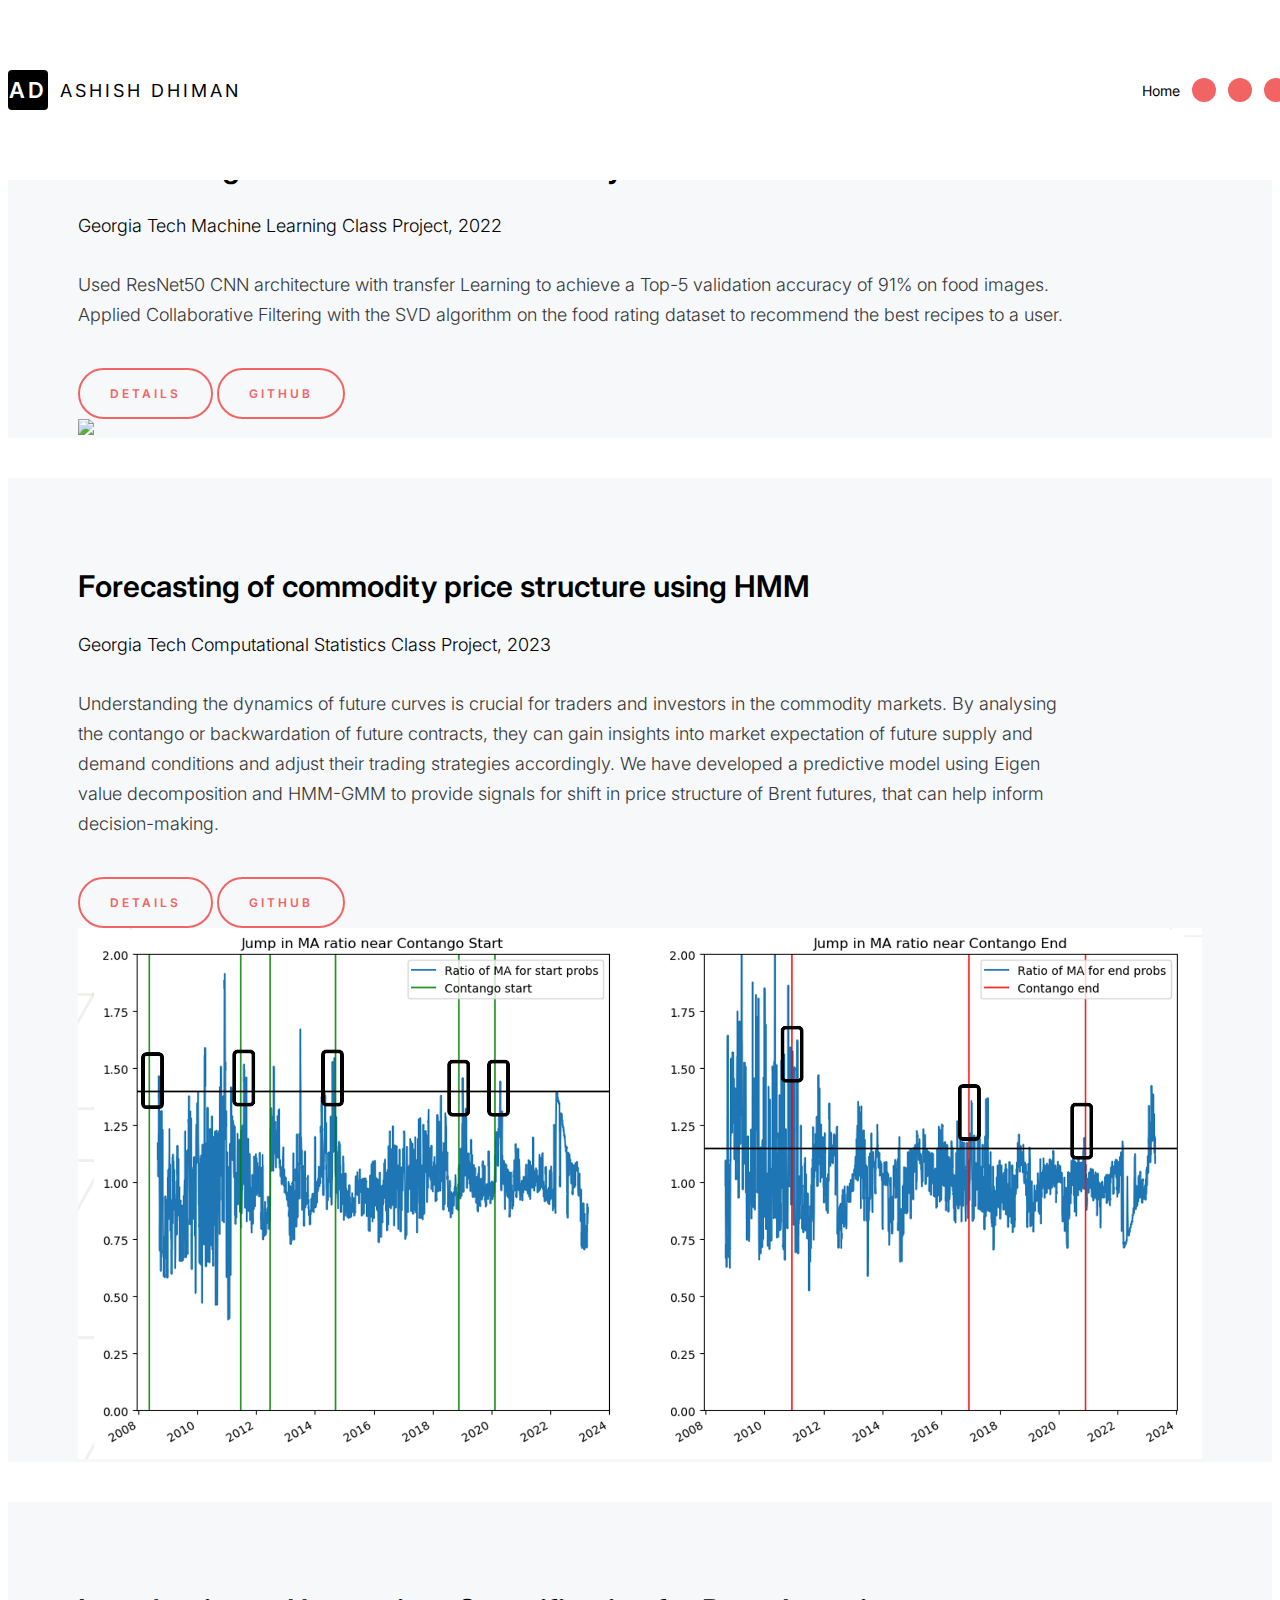
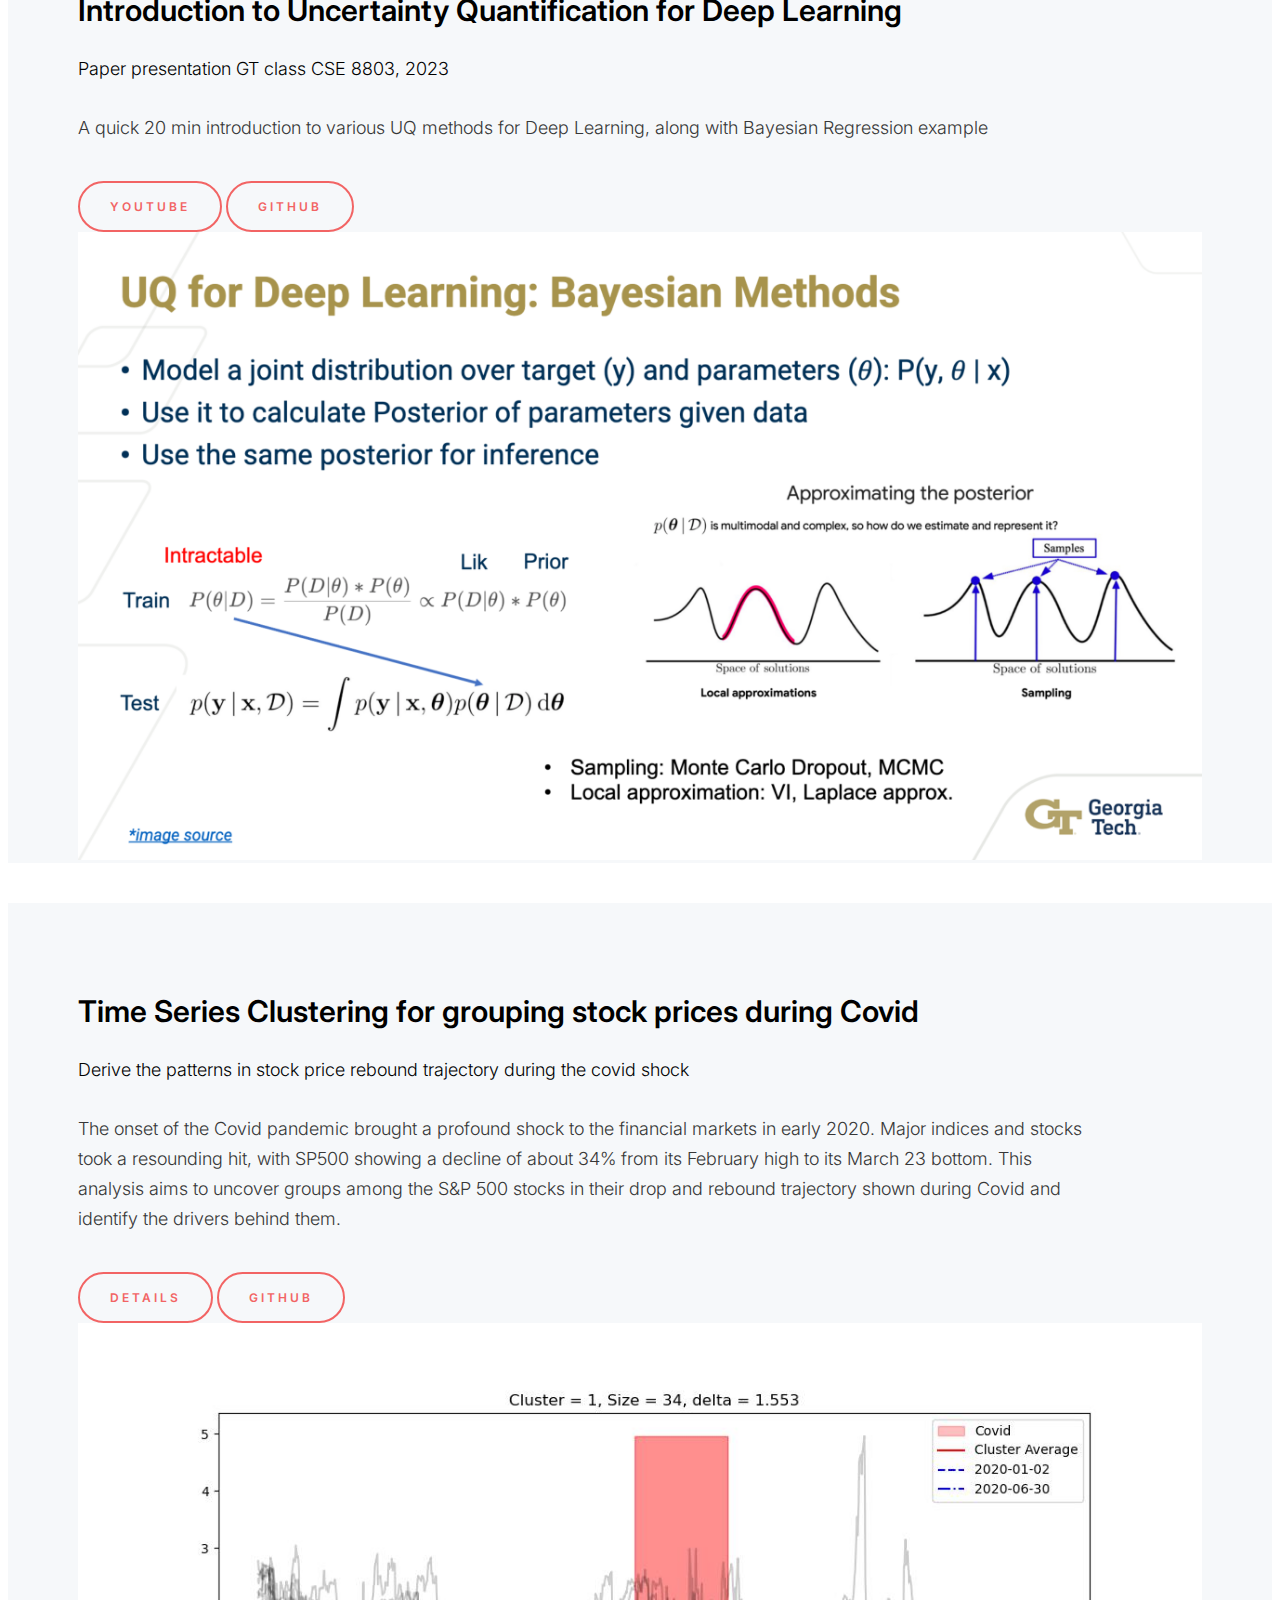
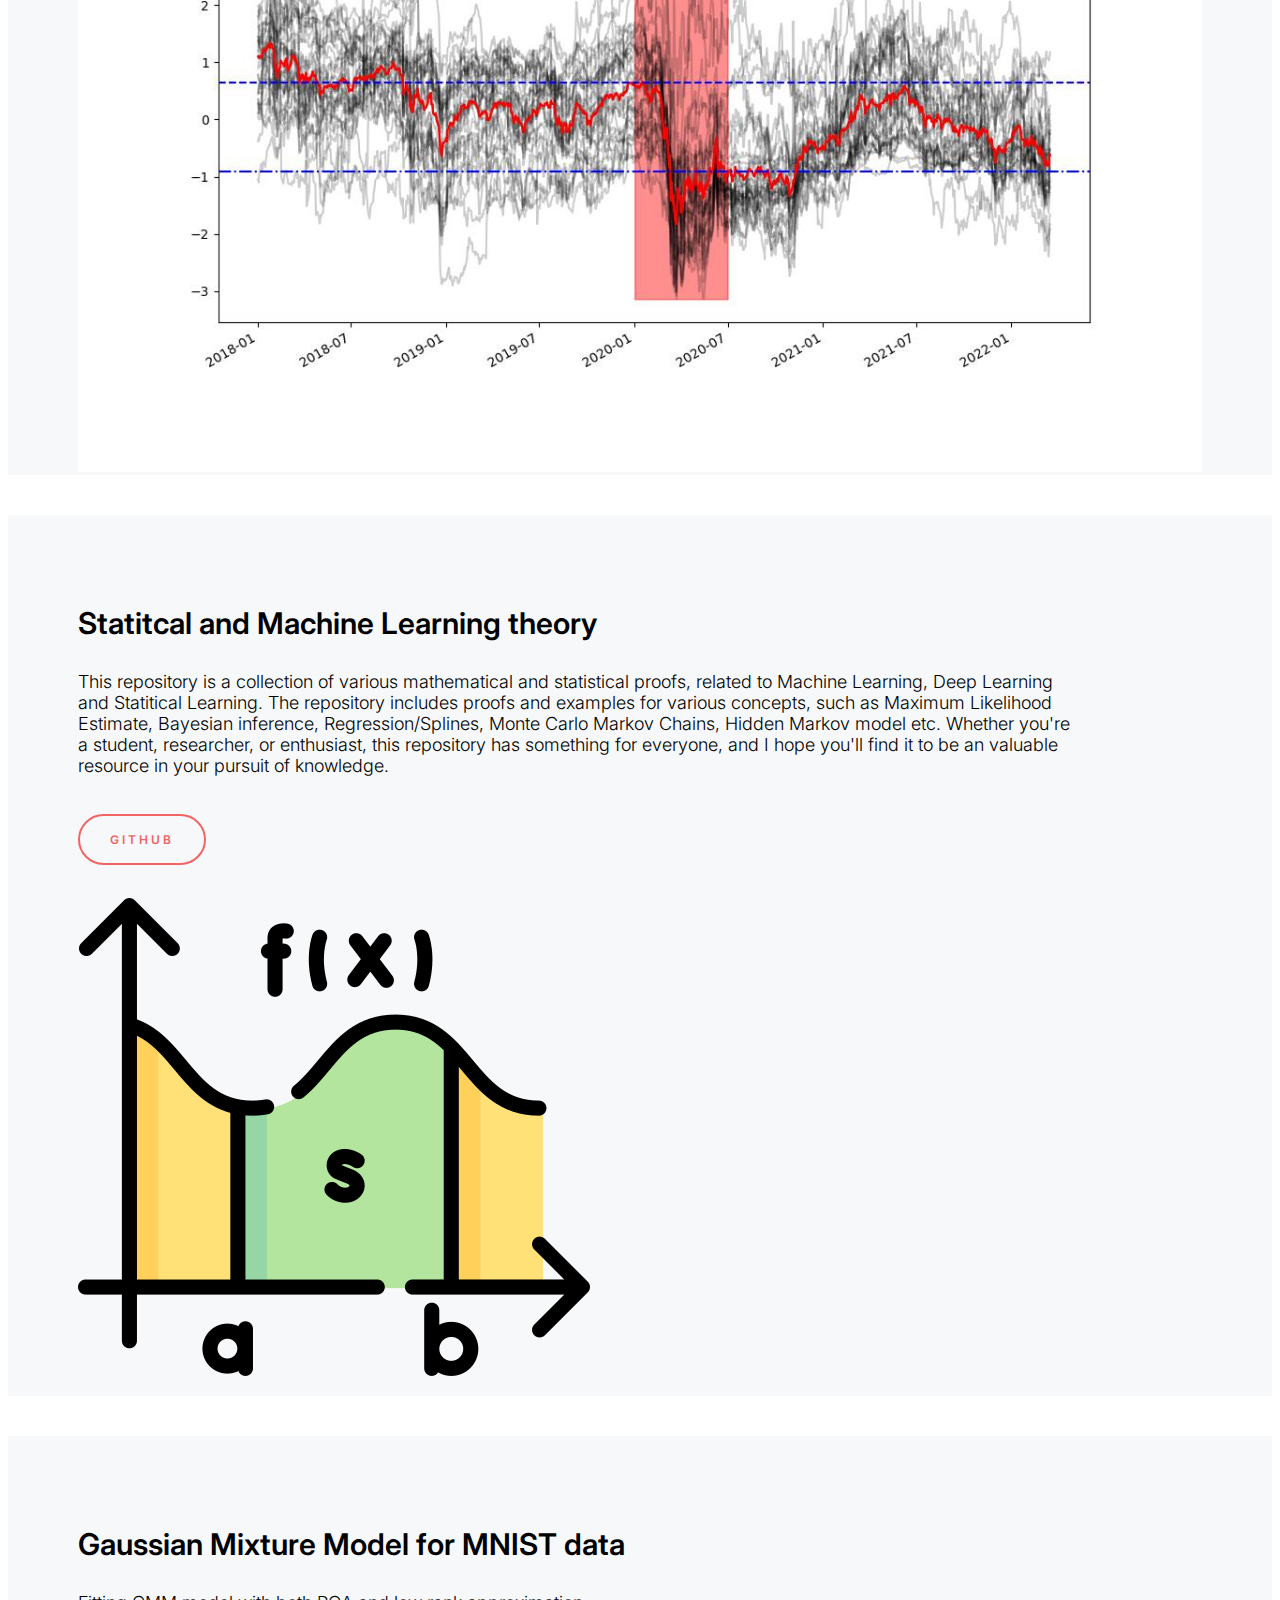
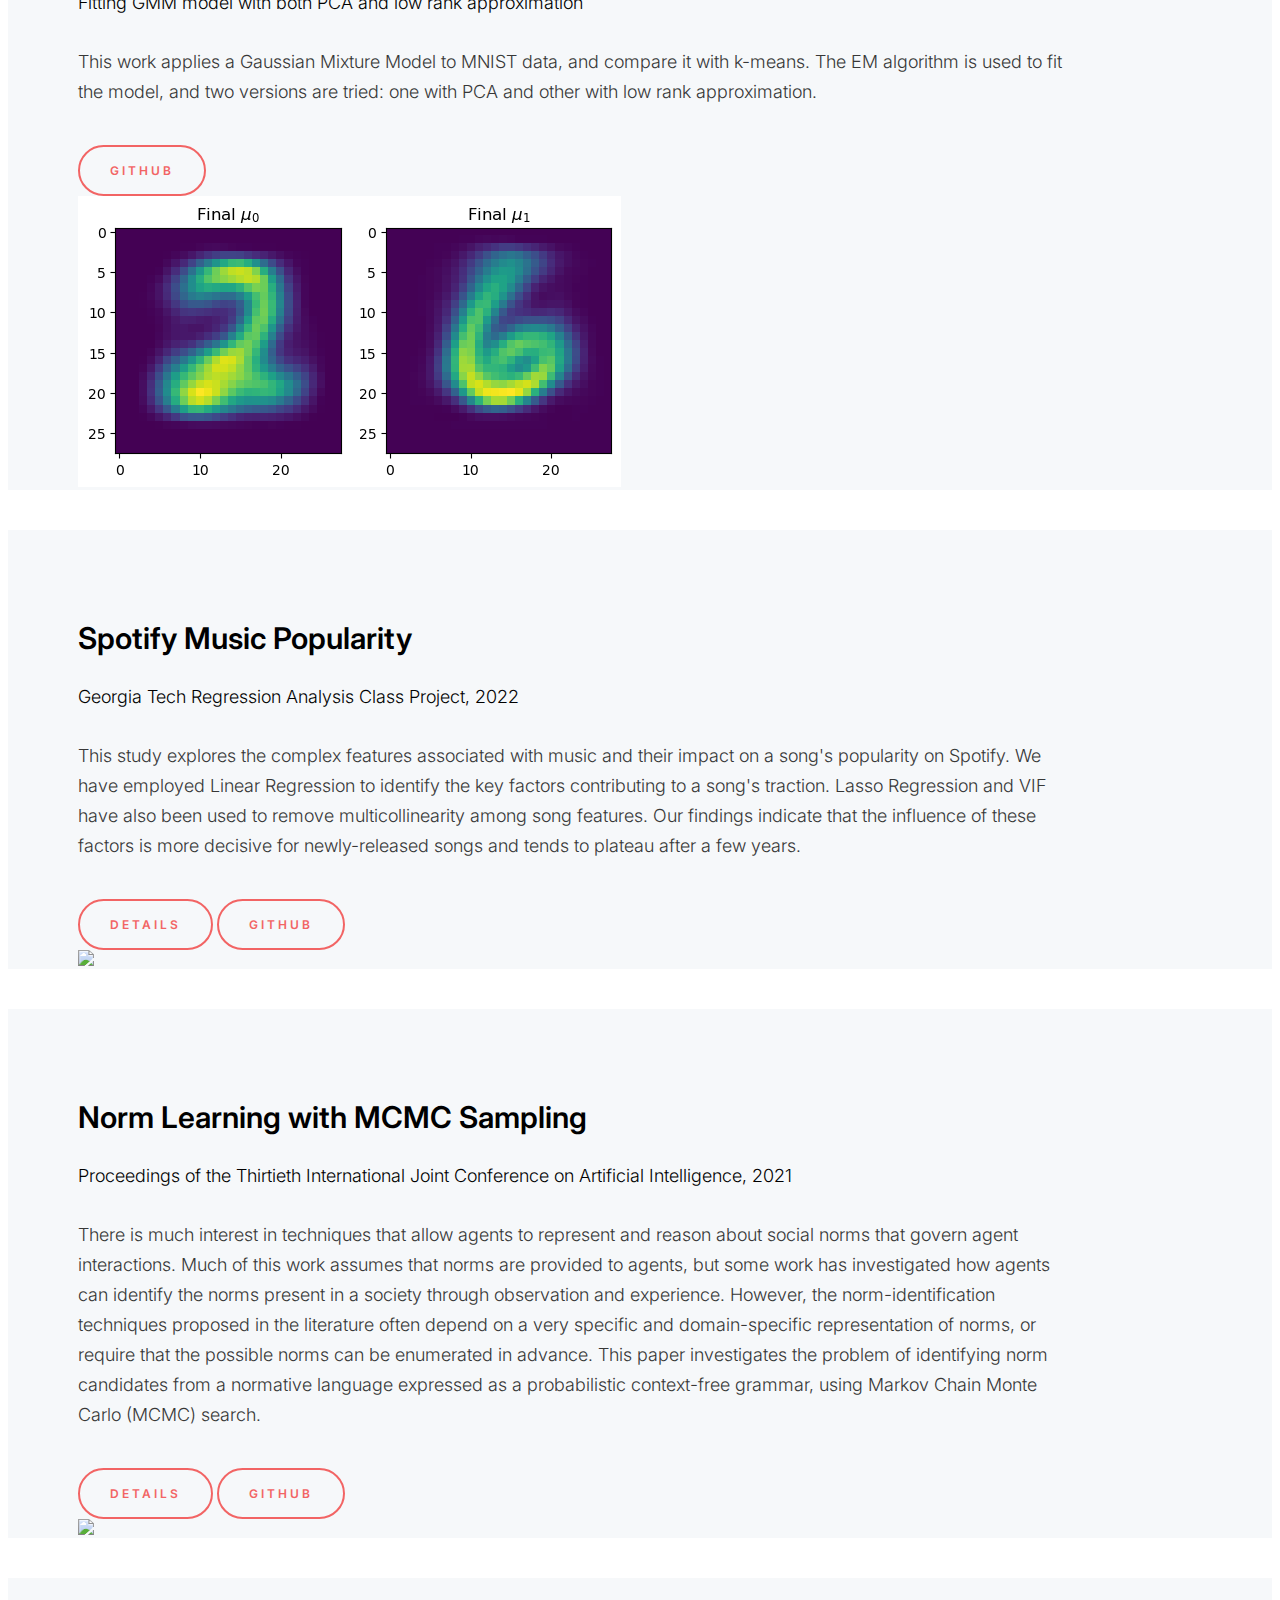
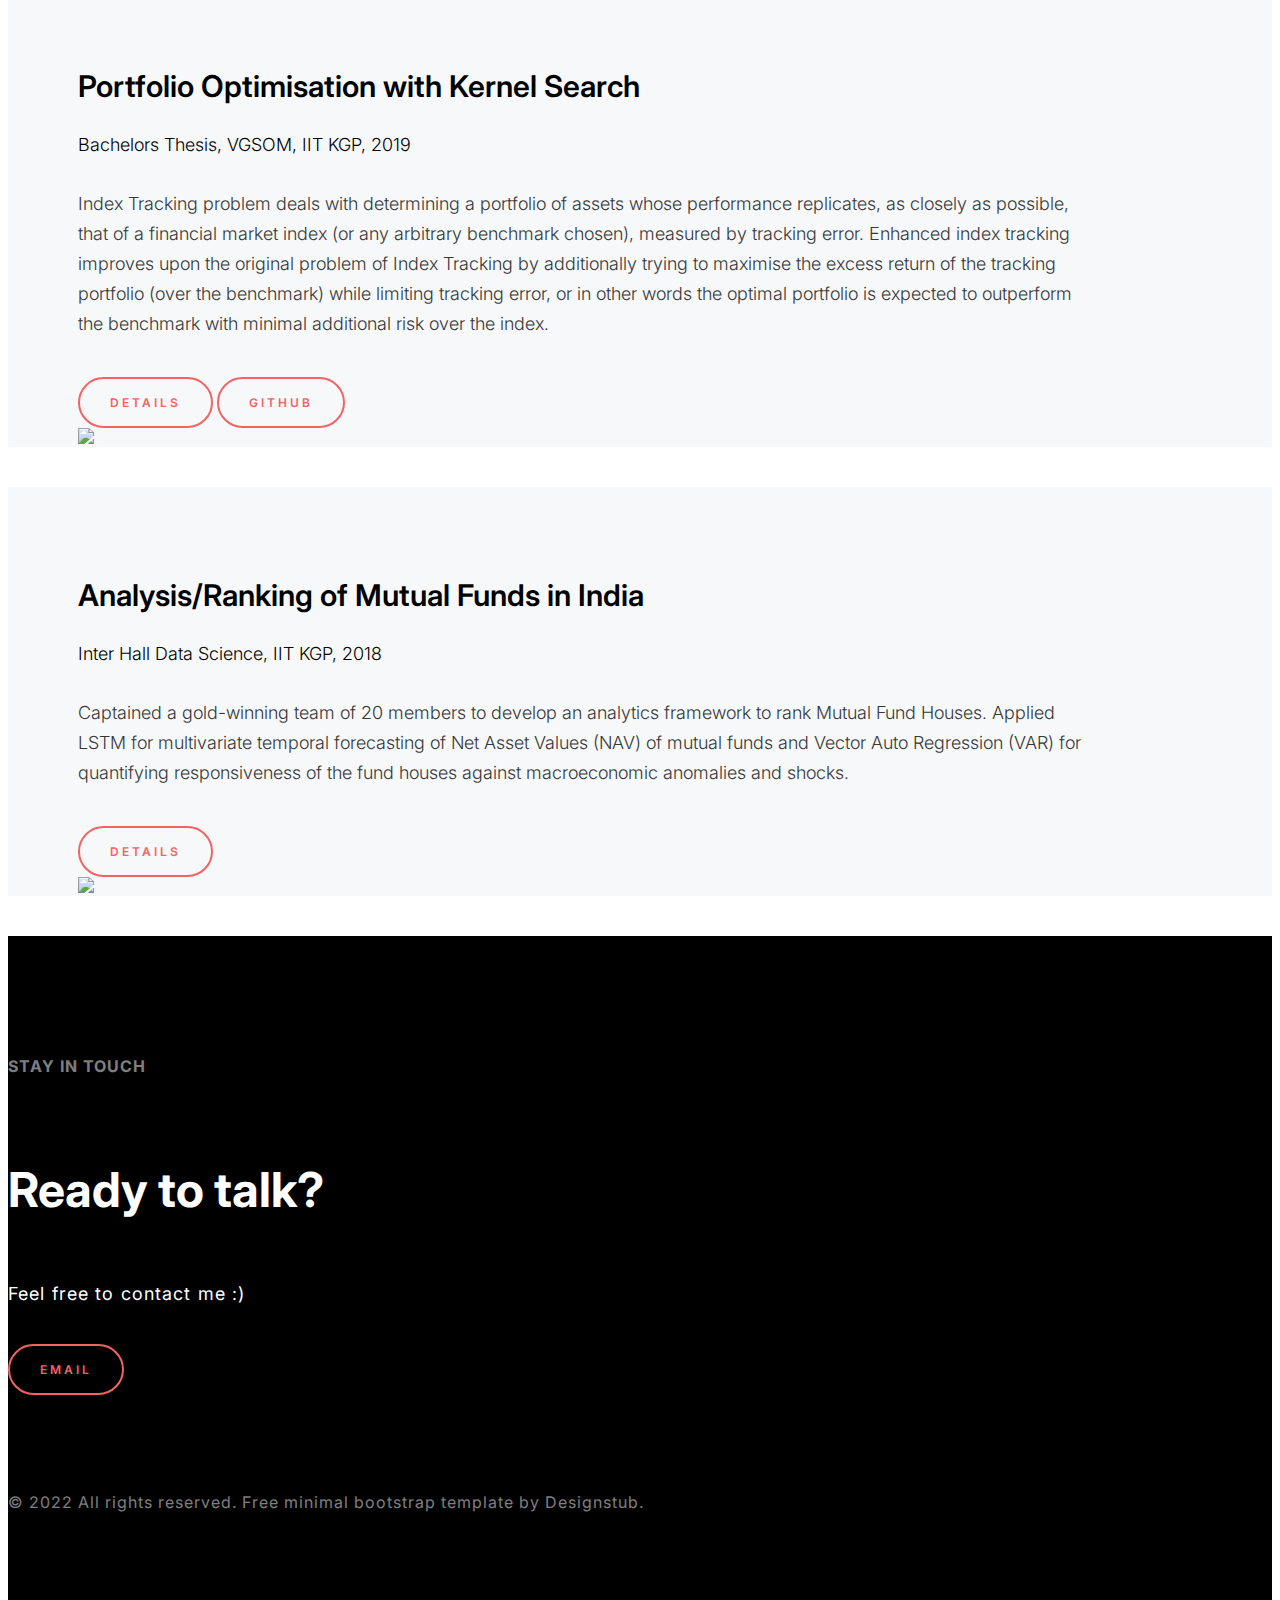
==== commit f1ebdb2f: "cosmetic changes" ====
--- a/works-setails.html
+++ b/works-setails.html
@@ -82,7 +82,7 @@
                         <section>
                             <h3 class="ds-work-tilte">Forecasting of commodity price structure using HMM</h3>
                             <span class="ds-work-det-dep">Georgia Tech Computational Statistics Class Project, 2023</span>
-                            <p>Understanding the dynamics of future curves is crucial for traders and investors in the commodity markets. By analysing the contango or backwardation of future contracts, they can gain insights into market expectation of future supply and demand conditions and adjust their trading strategies accordingly. As part of our project for Computational Statistics class, have developed a predictive model using Eigen value decomposition and HMM-GMM to provide signals for shift in price structure of Brent futures. These signals can help inform decision-making for traders seeking to navigate the increasingly volatile and unpredictable commodity market.
+                            <p>Understanding the dynamics of future curves is crucial for traders and investors in the commodity markets. By analysing the contango or backwardation of future contracts, they can gain insights into market expectation of future supply and demand conditions and adjust their trading strategies accordingly. We have developed a predictive model using Eigen value decomposition and HMM-GMM to provide signals for shift in price structure of Brent futures, that can help inform decision-making.
                               </p>
                             <a href="https://github.com/ashish1610dhiman/statistical_factors_brent/blob/main/contago_final_report.pdf" class="ds-button" target="_blank">Details</a>
                             <a href="https://github.com/ashish1610dhiman/statistical_factors_brent" class="ds-button" target="_blank">Github</a>
@@ -117,7 +117,7 @@
                         <section>
                           <h3 class="ds-work-tilte">Time Series Clustering for grouping stock prices during Covid</h3>
                             <span class="ds-work-det-dep">Derive the patterns in stock price rebound trajectory during the covid shock</span>
-                          <p>The onset of the Covid pandemic brought a profound shock to the financial markets in early 2020. Major indices and stocks took a resounding hit, with SP500 showing a decline of about 34% from its February high to its March 23 bottom. Following the initial shock, though, many stocks exhibited a strong recovery on the back of interest rate cuts by the Fed and other government policies.
+                          <p>The onset of the Covid pandemic brought a profound shock to the financial markets in early 2020. Major indices and stocks took a resounding hit, with SP500 showing a decline of about 34% from its February high to its March 23 bottom.
 
                             This analysis aims to uncover groups among the S&P 500 stocks in their drop and rebound trajectory shown during Covid and identify the drivers behind them.</p>
                             <a href="https://medium.com/@ashish1610dhiman/time-series-clustering-of-stock-behaviour-during-covid-9bd25b8c7a5?source=friends_link&sk=06fbee5ac417d7467eba78b3a0a0217f" class="ds-button" target="_blank">Details</a>
@@ -134,14 +134,14 @@
                     <div class="col-12 col-sm-12 col-md-7 col-lg-7 col-xl-7 col-xxl-7">
                         <section>
                           <h3 class="ds-work-tilte">Statitcal and Machine Learning theory</h3>
-                            <span class="ds-work-det-dep">This repository is a collection of various mathematical and statistical proofs, related to Machine Learning, Deep Learning and Statitical Learning. I hope this repository acts as useful resource for anyone who wants to explore the underlying principles of math and statistics, as it contains an array of proofs and examples that cover a broad range of topics. The repository includes proofs for various concepts, such as Maximum Likelihood Estimate, Bayesian inference, Regression/Splines, Monte Carlo Markov Chains, Hidden Markov model etc. A complete list of all the items is given below.
+                            <span class="ds-work-det-dep">This repository is a collection of various mathematical and statistical proofs, related to Machine Learning, Deep Learning and Statitical Learning. The repository includes proofs and examples for various concepts, such as Maximum Likelihood Estimate, Bayesian inference, Regression/Splines, Monte Carlo Markov Chains, Hidden Markov model etc.
 
                               Whether you're a student, researcher, or enthusiast, this repository has something for everyone, and I hope you'll find it to be an valuable resource in your pursuit of knowledge.</p>
                           <a href="https://github.com/ashish1610dhiman/math_proofs/blob/main/README.md" class="ds-button" target="_blank">Github</a>
                         </section>
                     </div>
                     <div class="col-12 col-sm-12 col-md-5 col-lg-5 col-xl-5 col-xxl-5">
-                        <figure><img src="assets/images/cluster_1_plot.jpeg"></figure>
+                        <figure><img src="assets/images/math.png"></figure>
                     </div>
                 </div>
               </div>
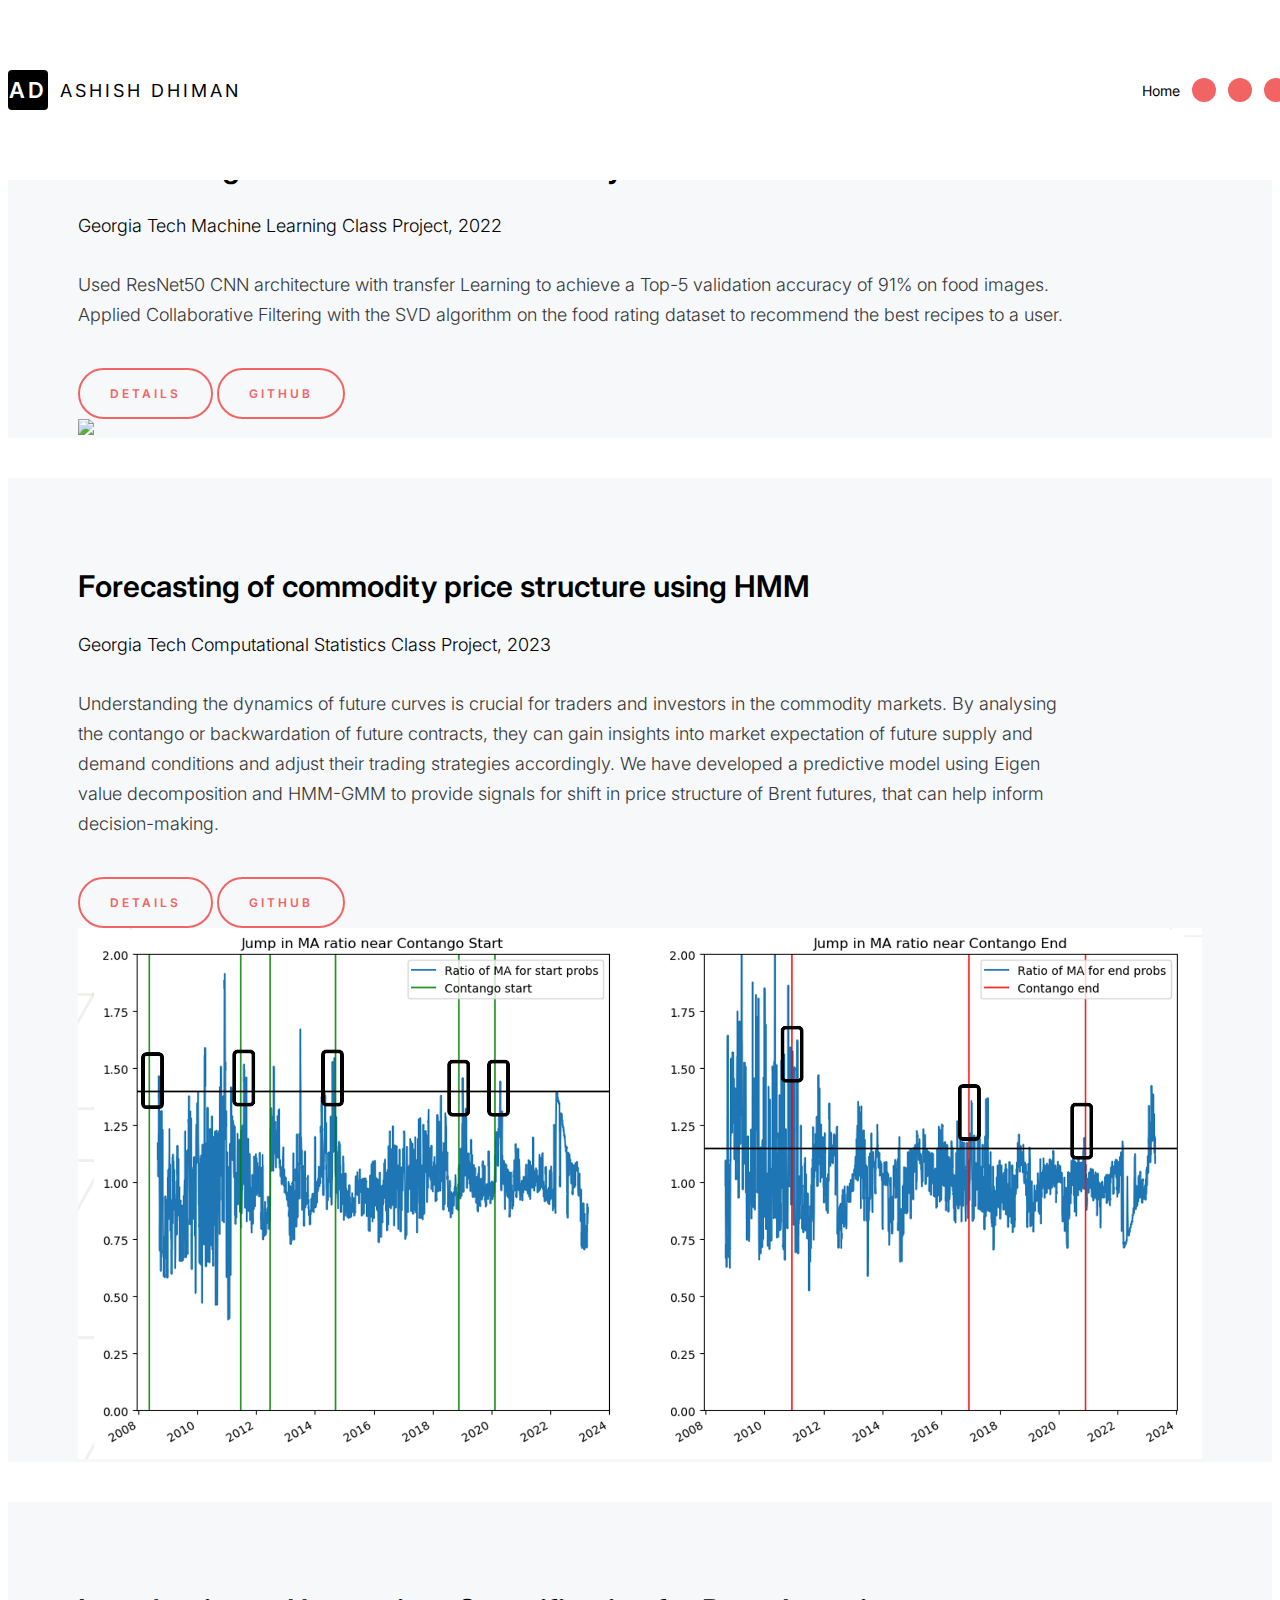
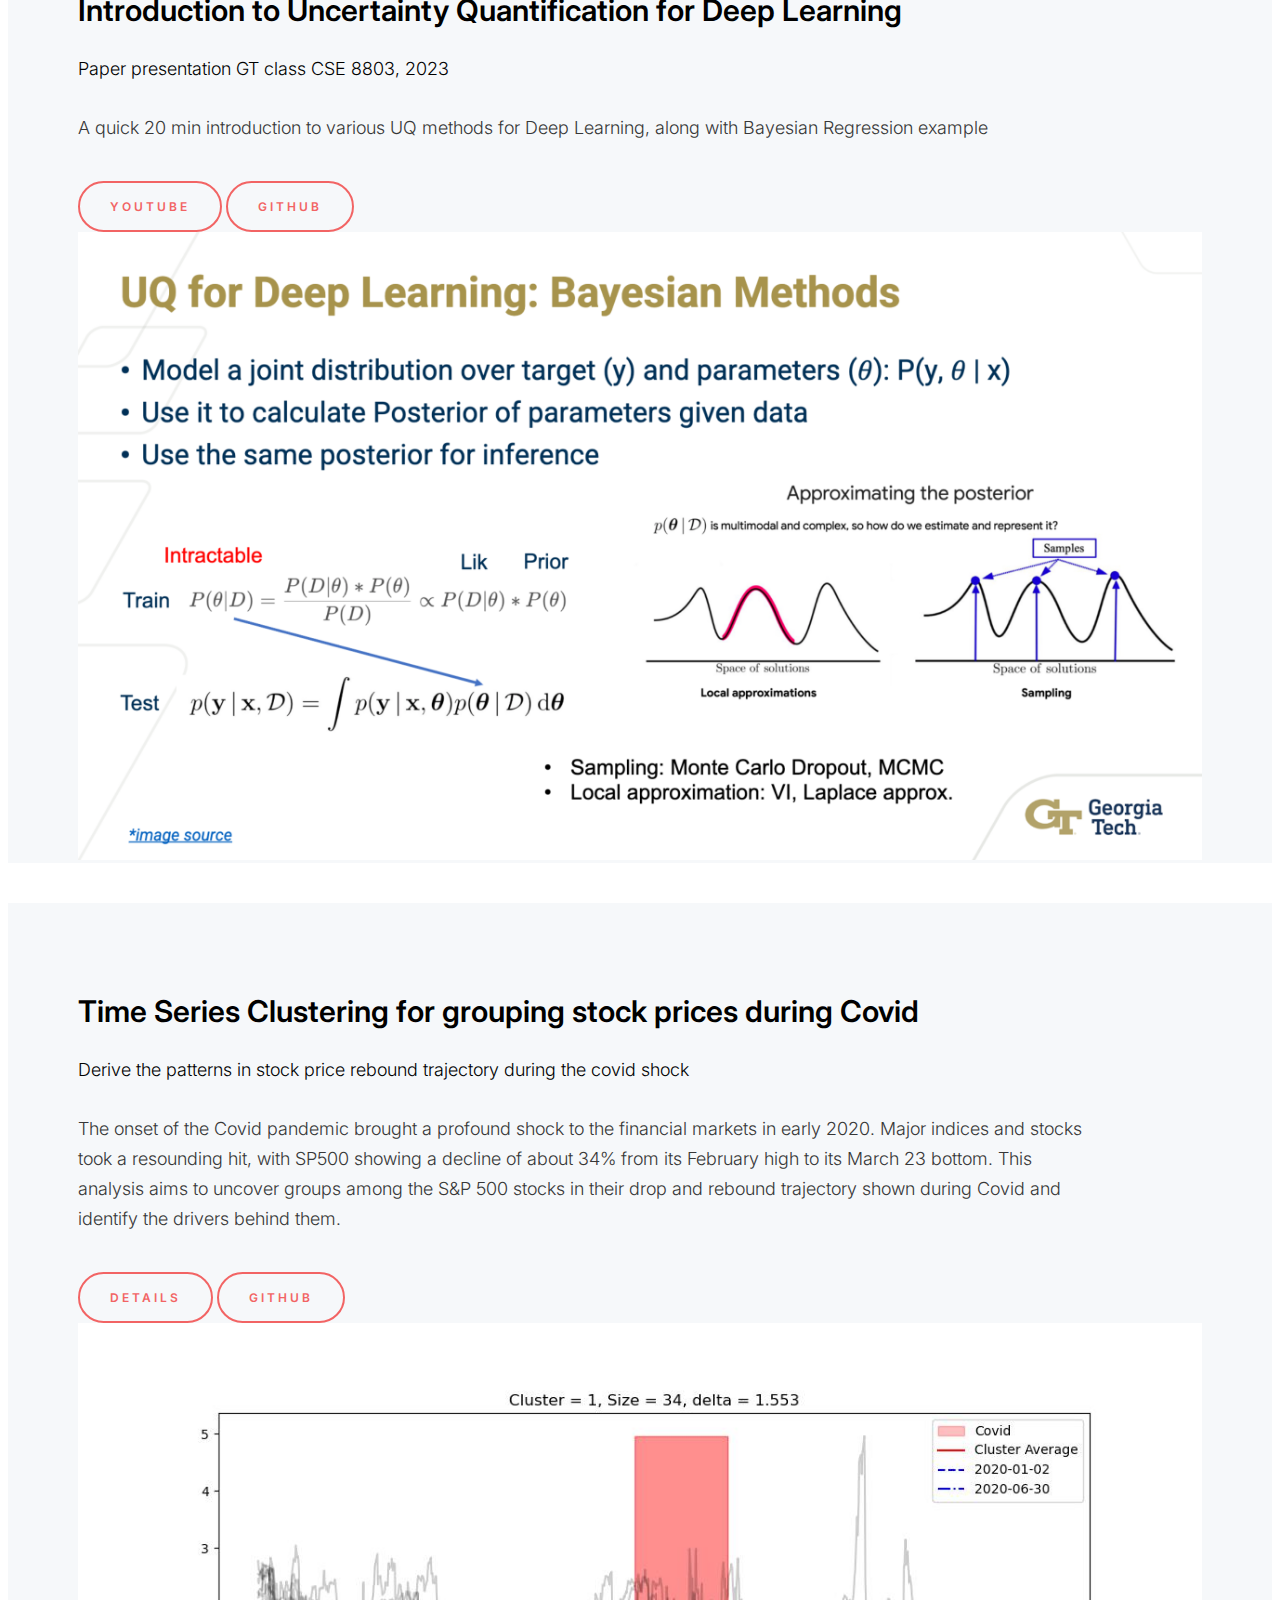
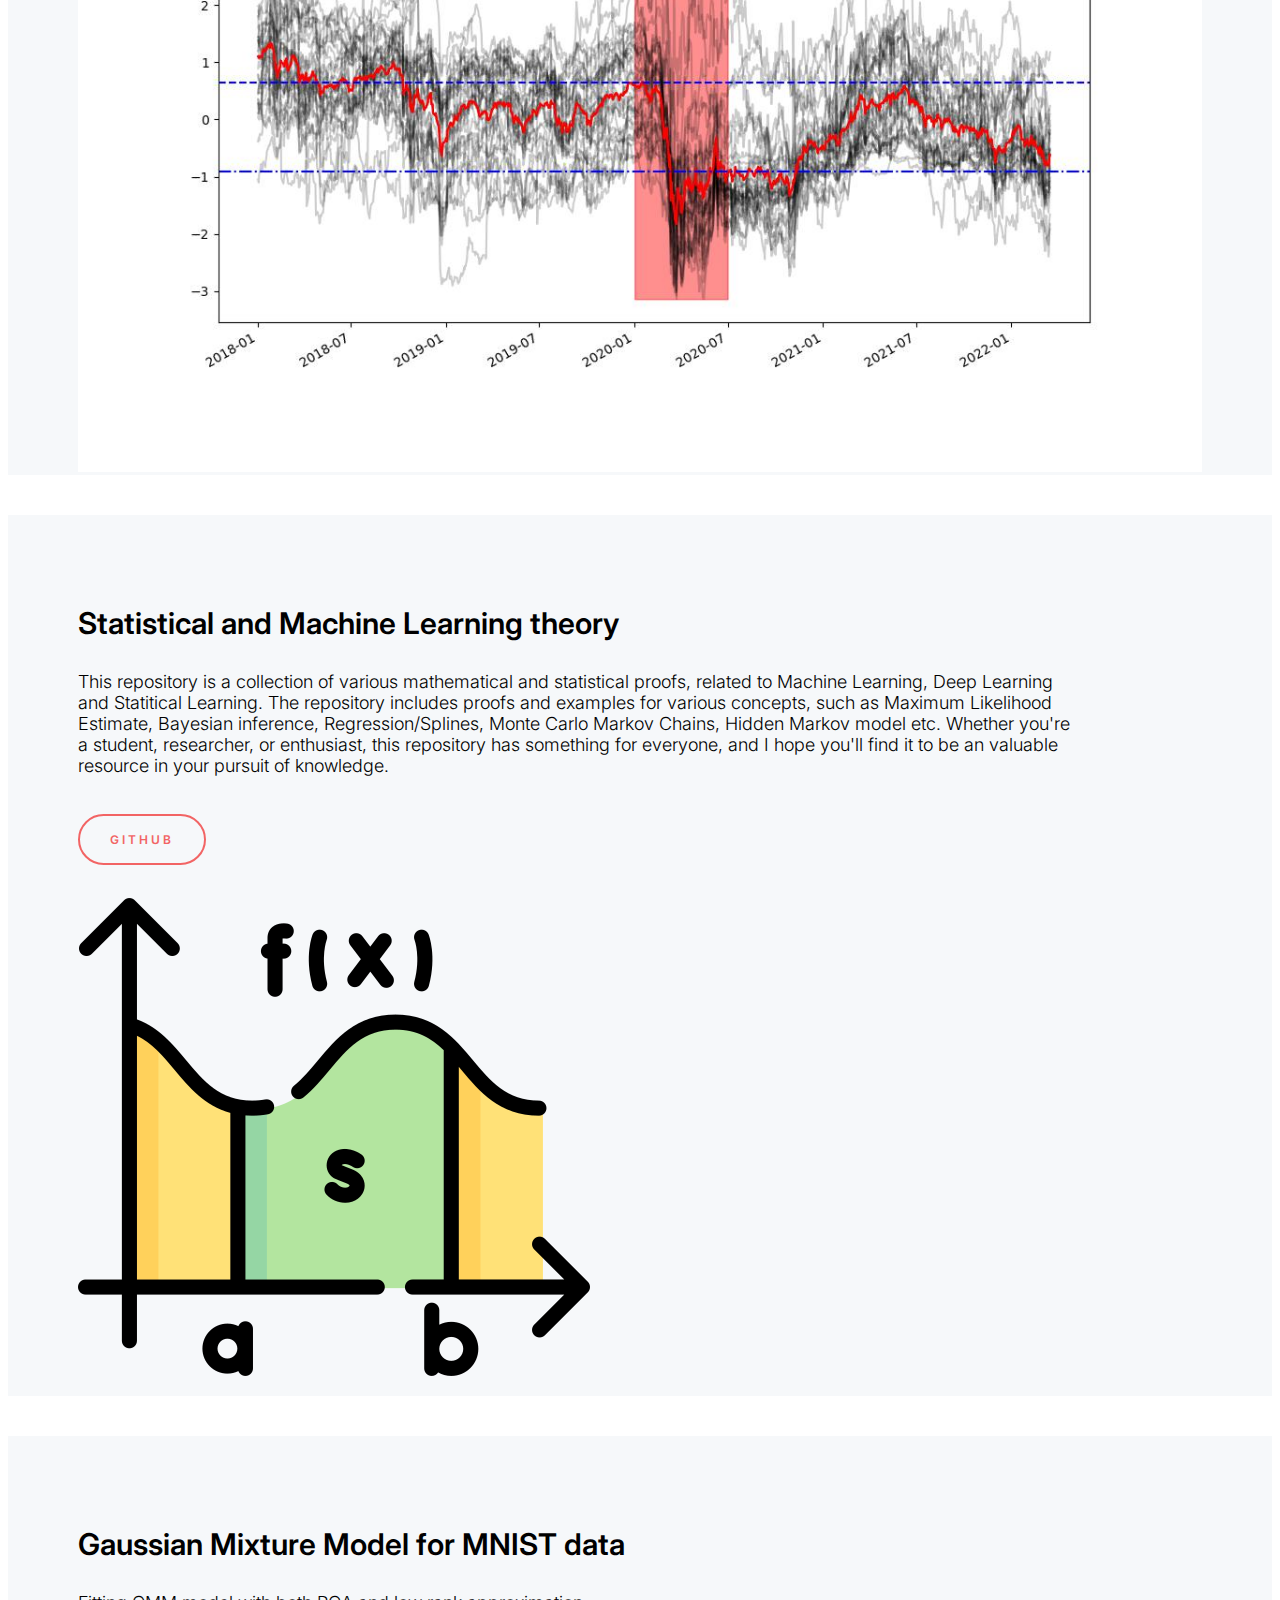
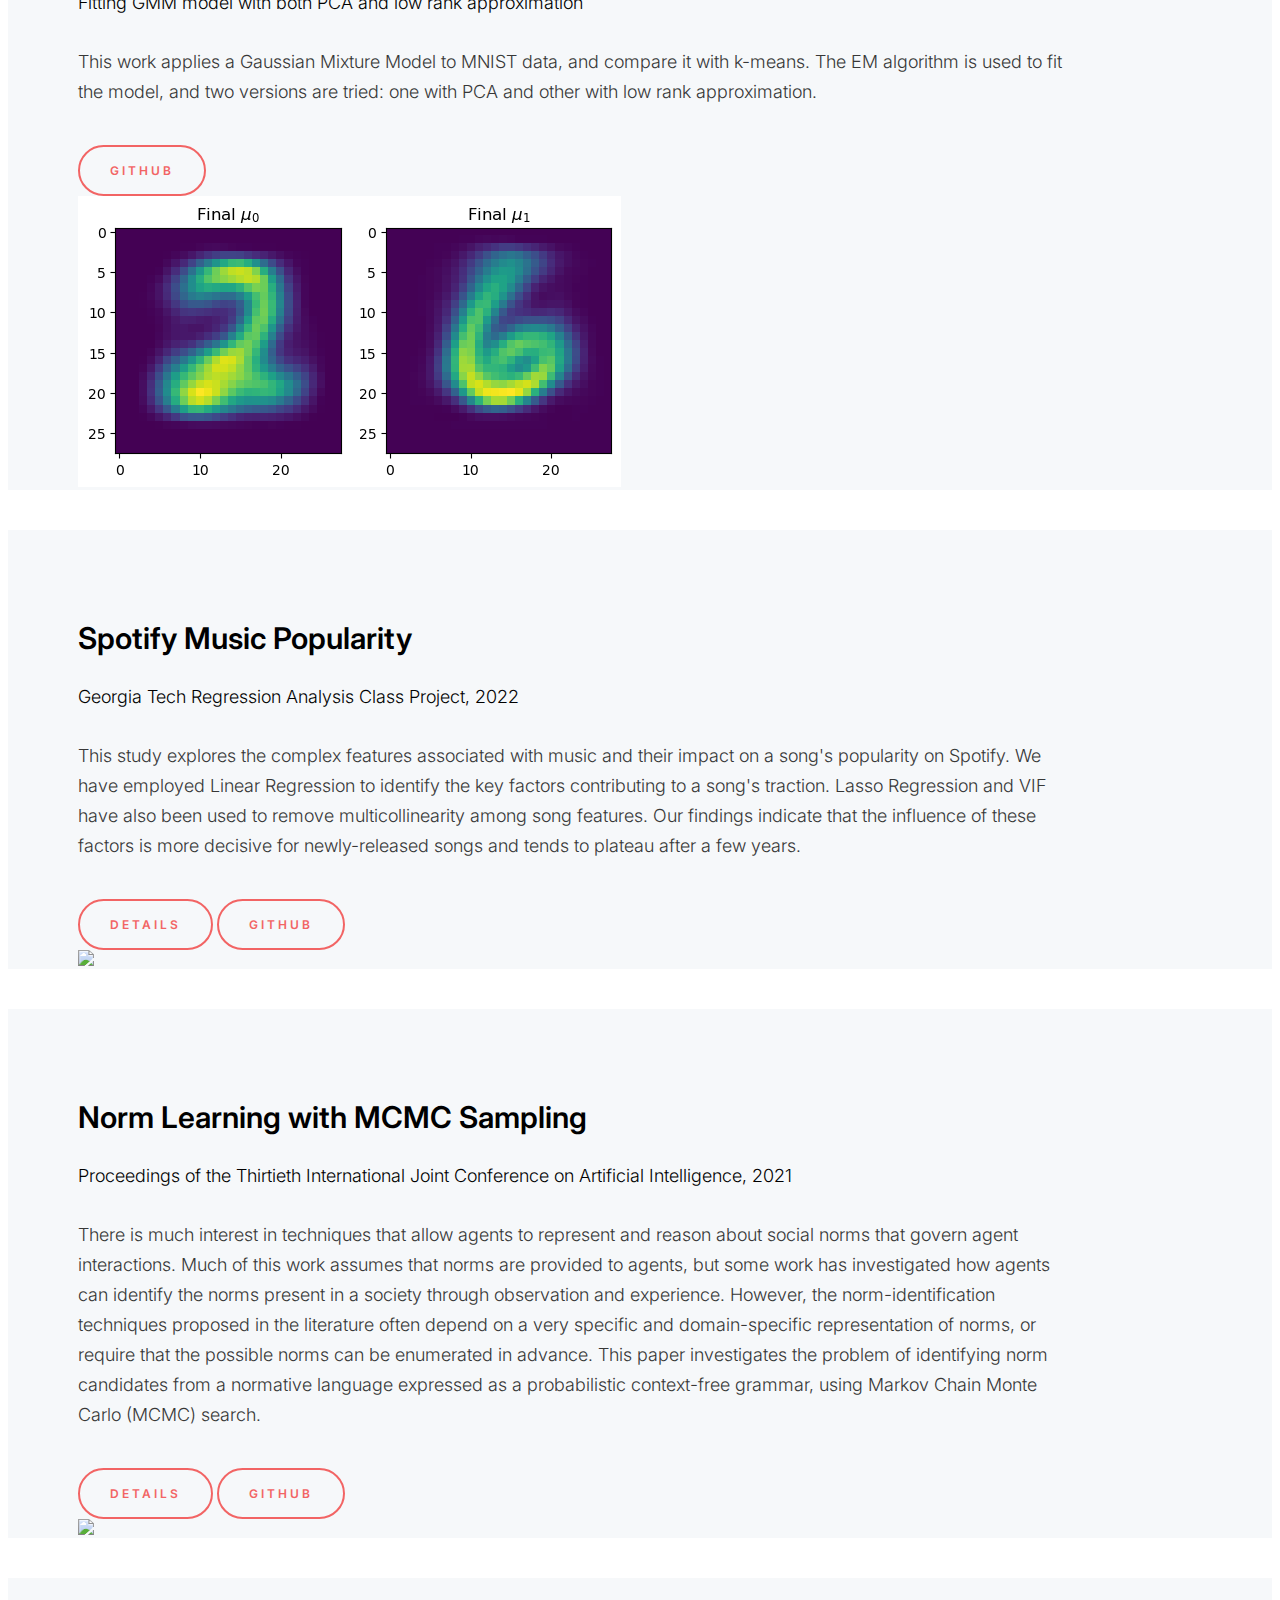
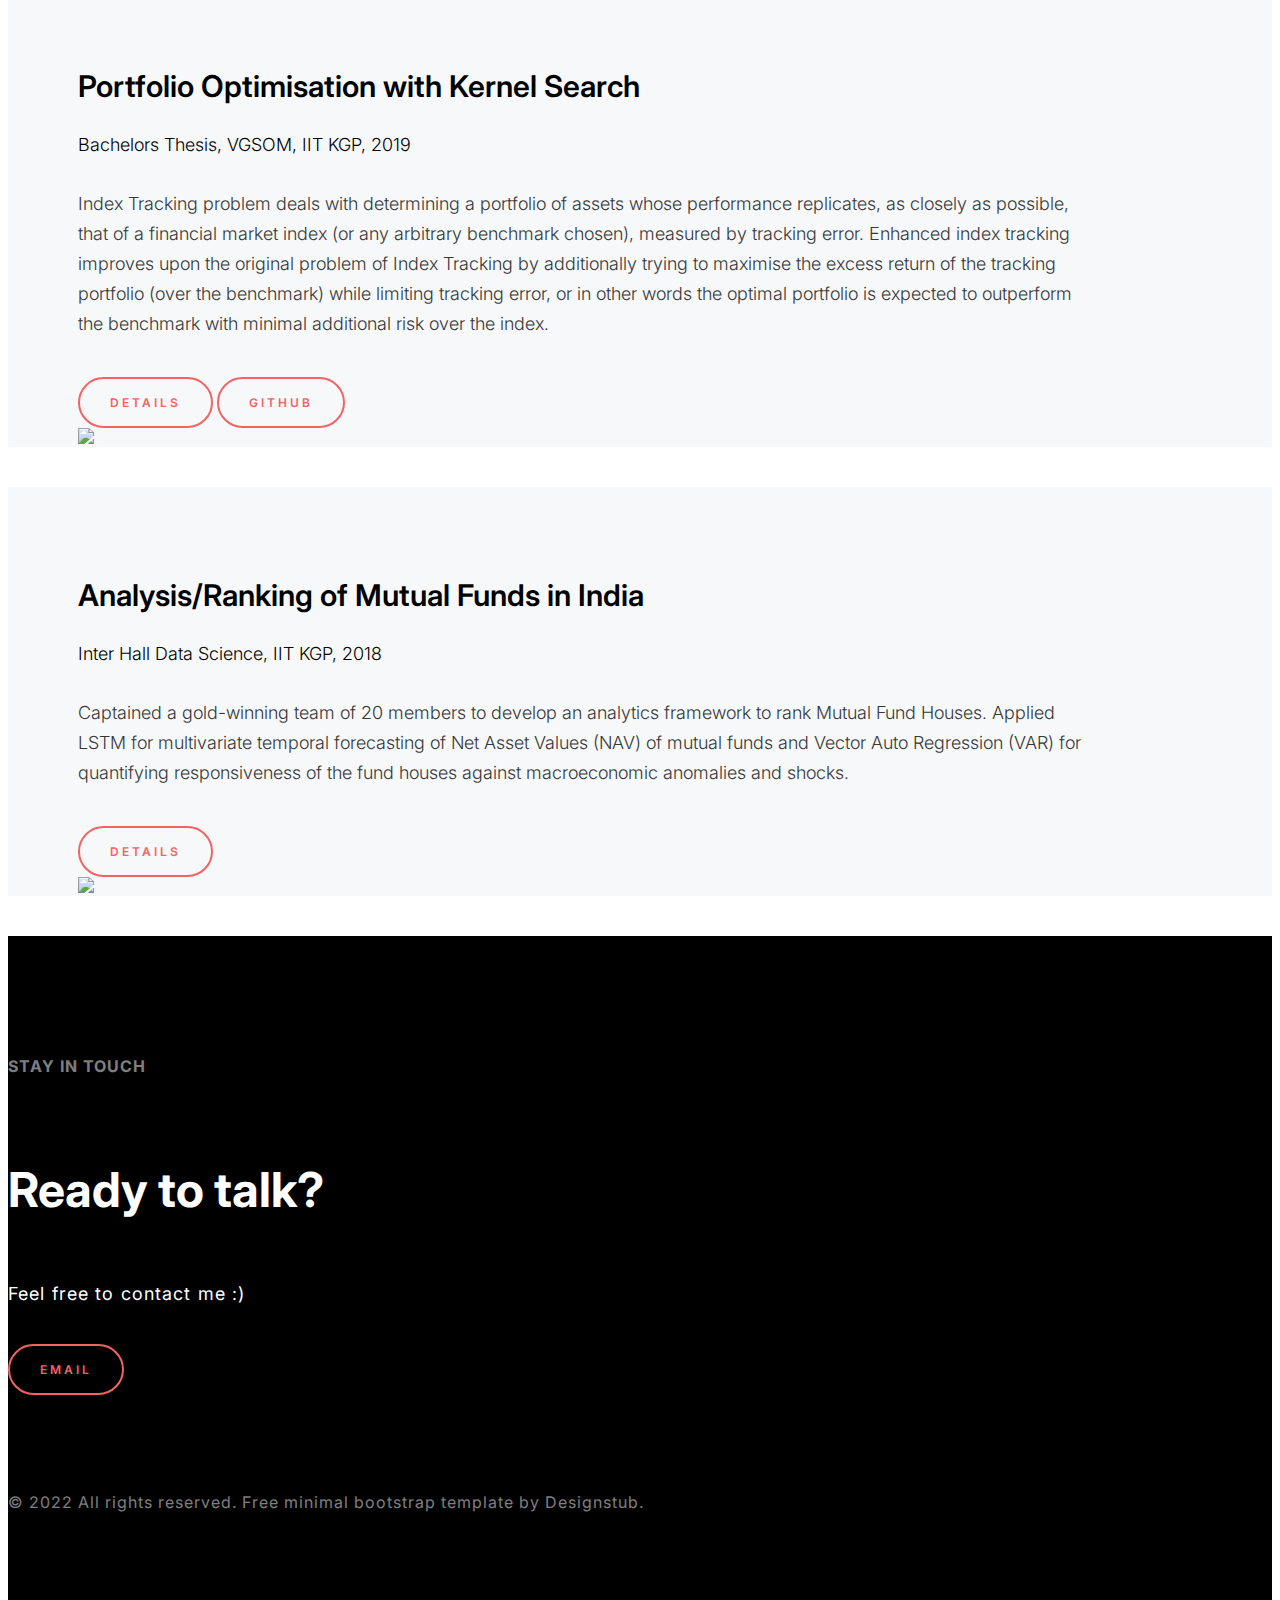
==== commit bde4c430: "correct typo" ====
--- a/works-setails.html
+++ b/works-setails.html
@@ -133,7 +133,7 @@
                 <div class="row">
                     <div class="col-12 col-sm-12 col-md-7 col-lg-7 col-xl-7 col-xxl-7">
                         <section>
-                          <h3 class="ds-work-tilte">Statitcal and Machine Learning theory</h3>
+                          <h3 class="ds-work-tilte">Statistical and Machine Learning theory</h3>
                             <span class="ds-work-det-dep">This repository is a collection of various mathematical and statistical proofs, related to Machine Learning, Deep Learning and Statitical Learning. The repository includes proofs and examples for various concepts, such as Maximum Likelihood Estimate, Bayesian inference, Regression/Splines, Monte Carlo Markov Chains, Hidden Markov model etc.
 
                               Whether you're a student, researcher, or enthusiast, this repository has something for everyone, and I hope you'll find it to be an valuable resource in your pursuit of knowledge.</p>
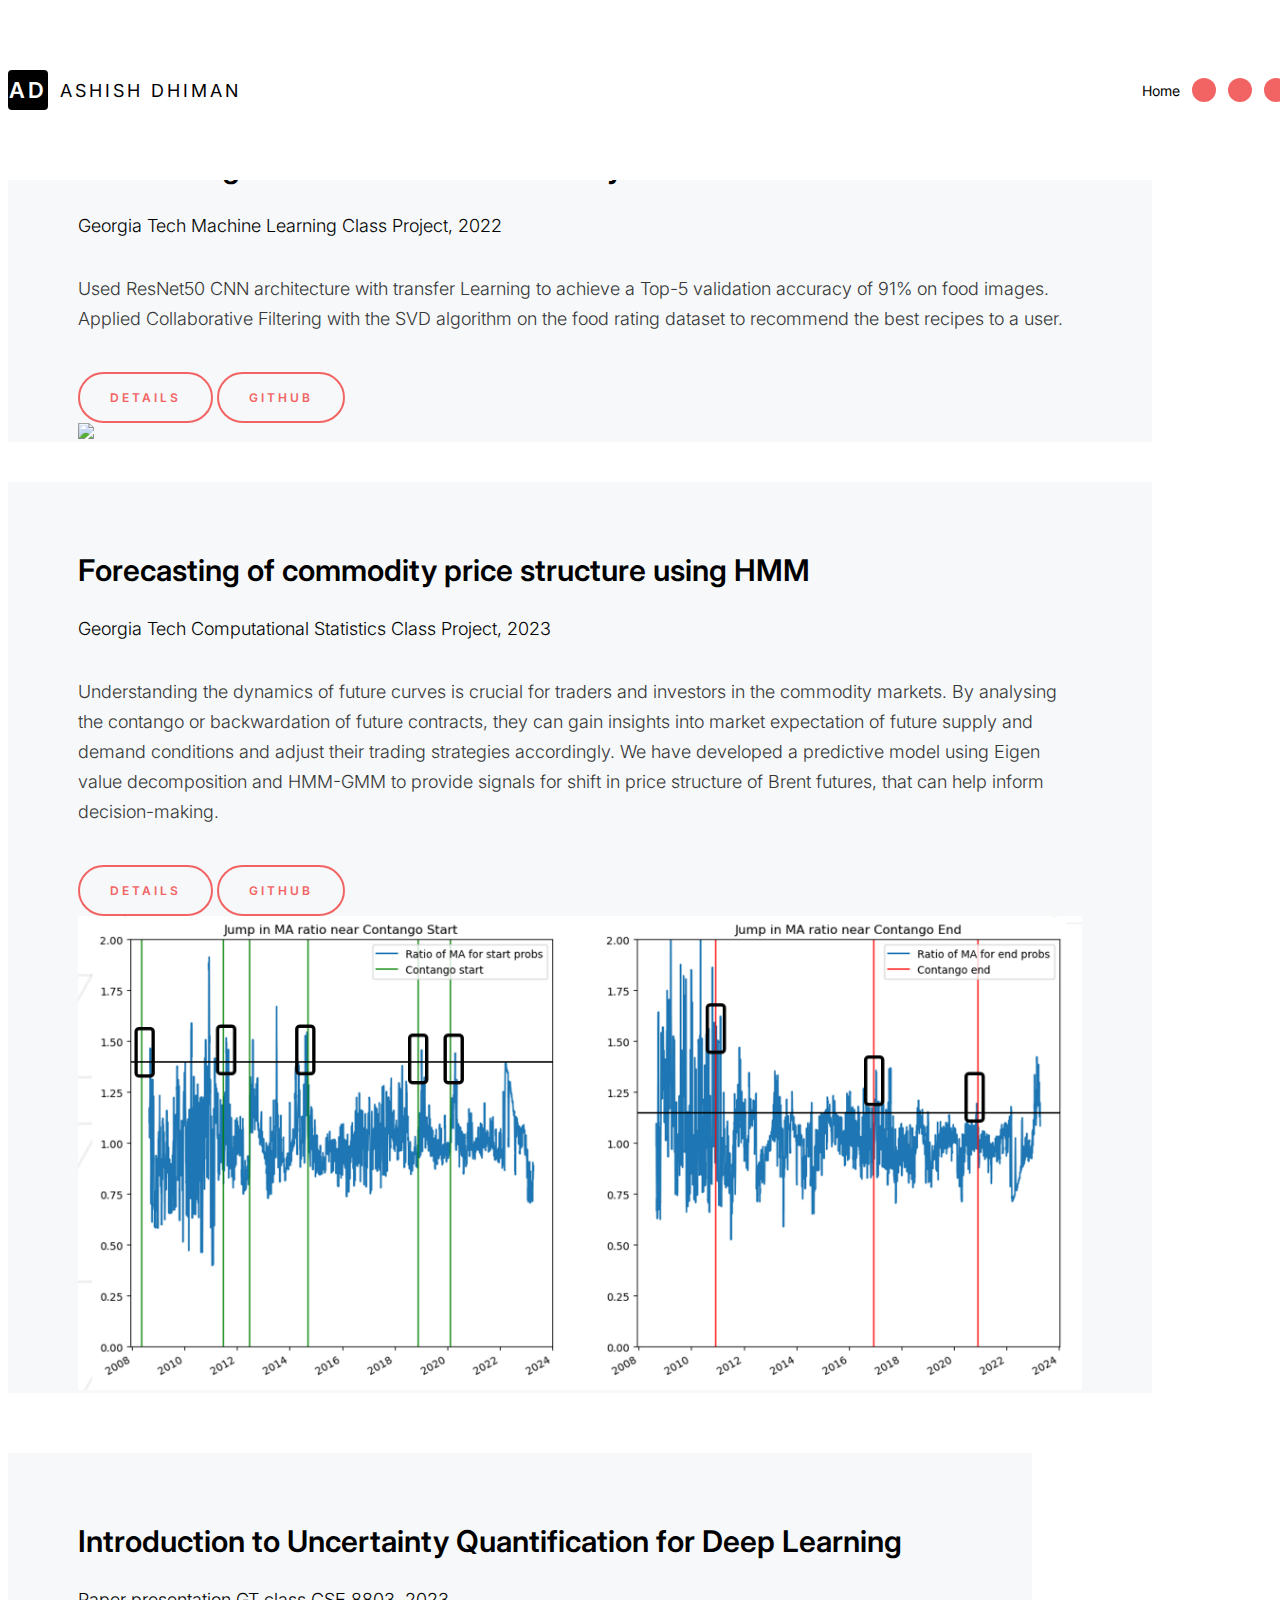
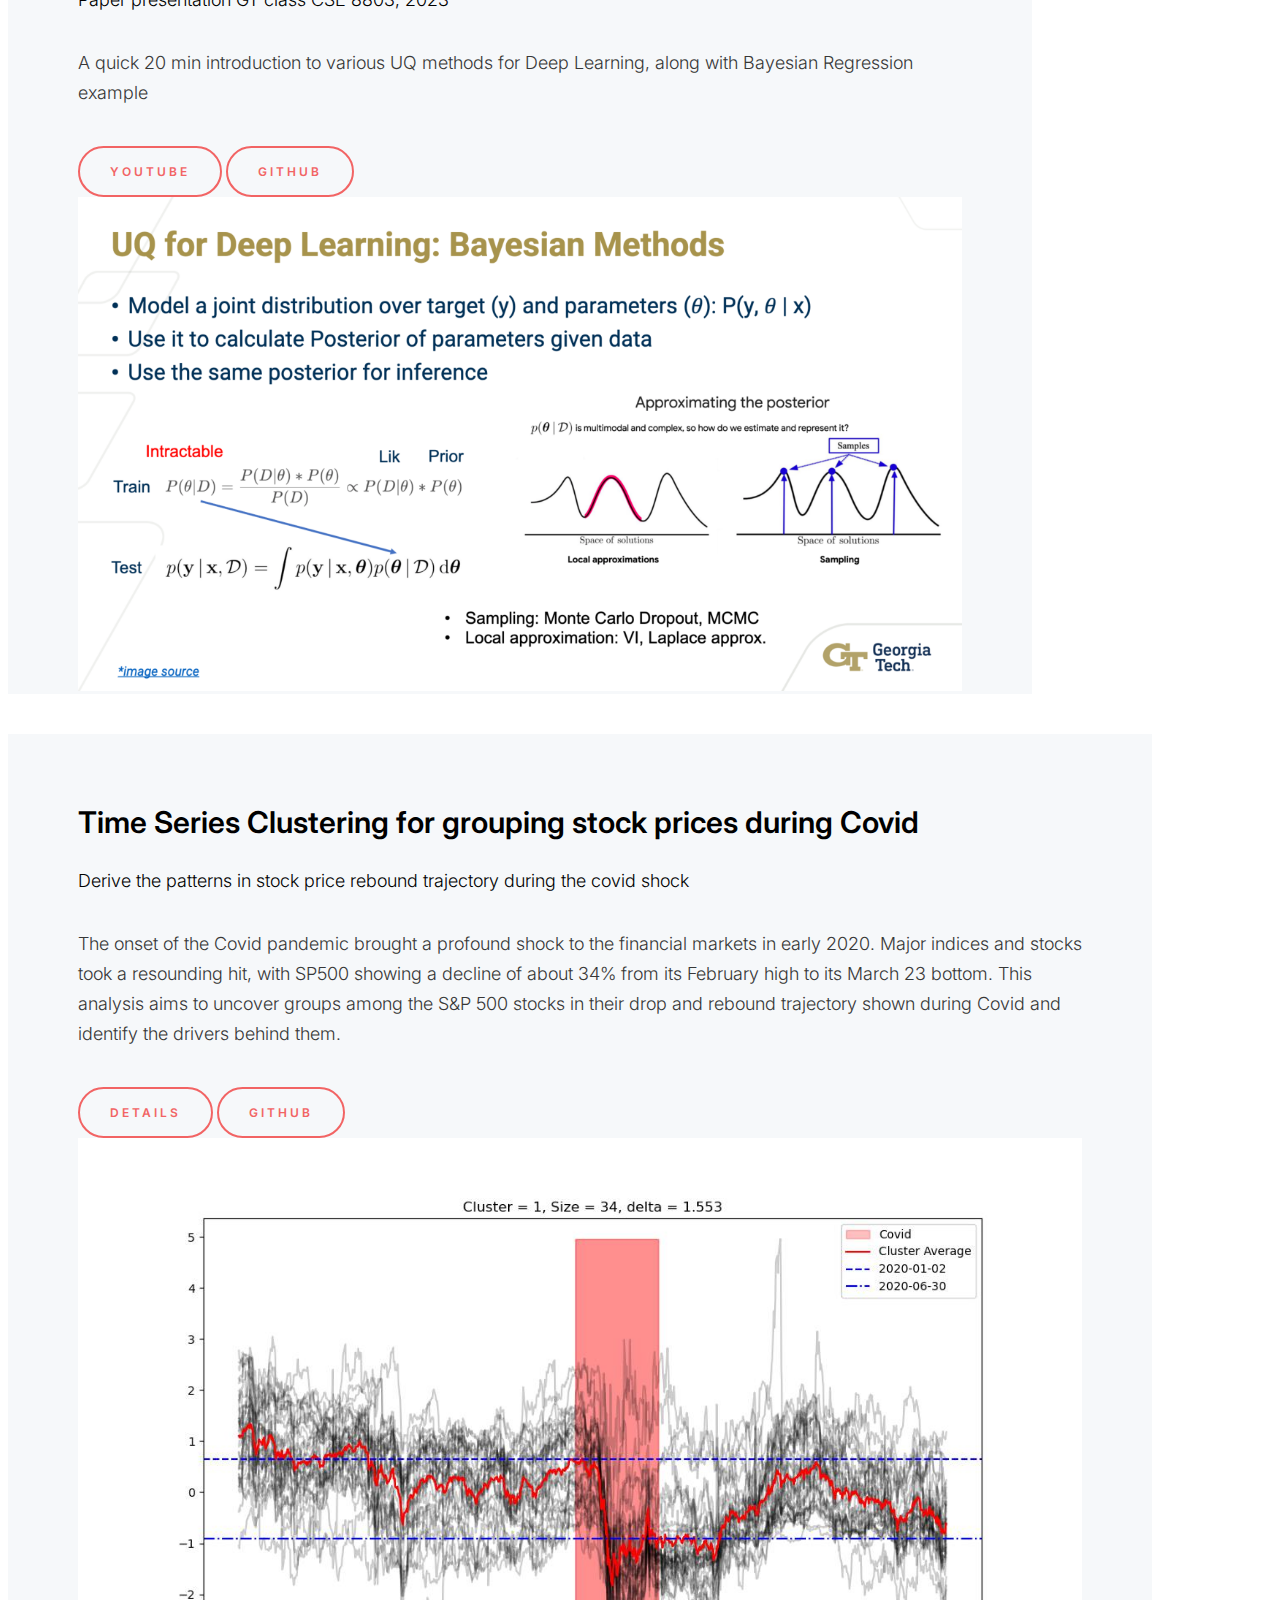
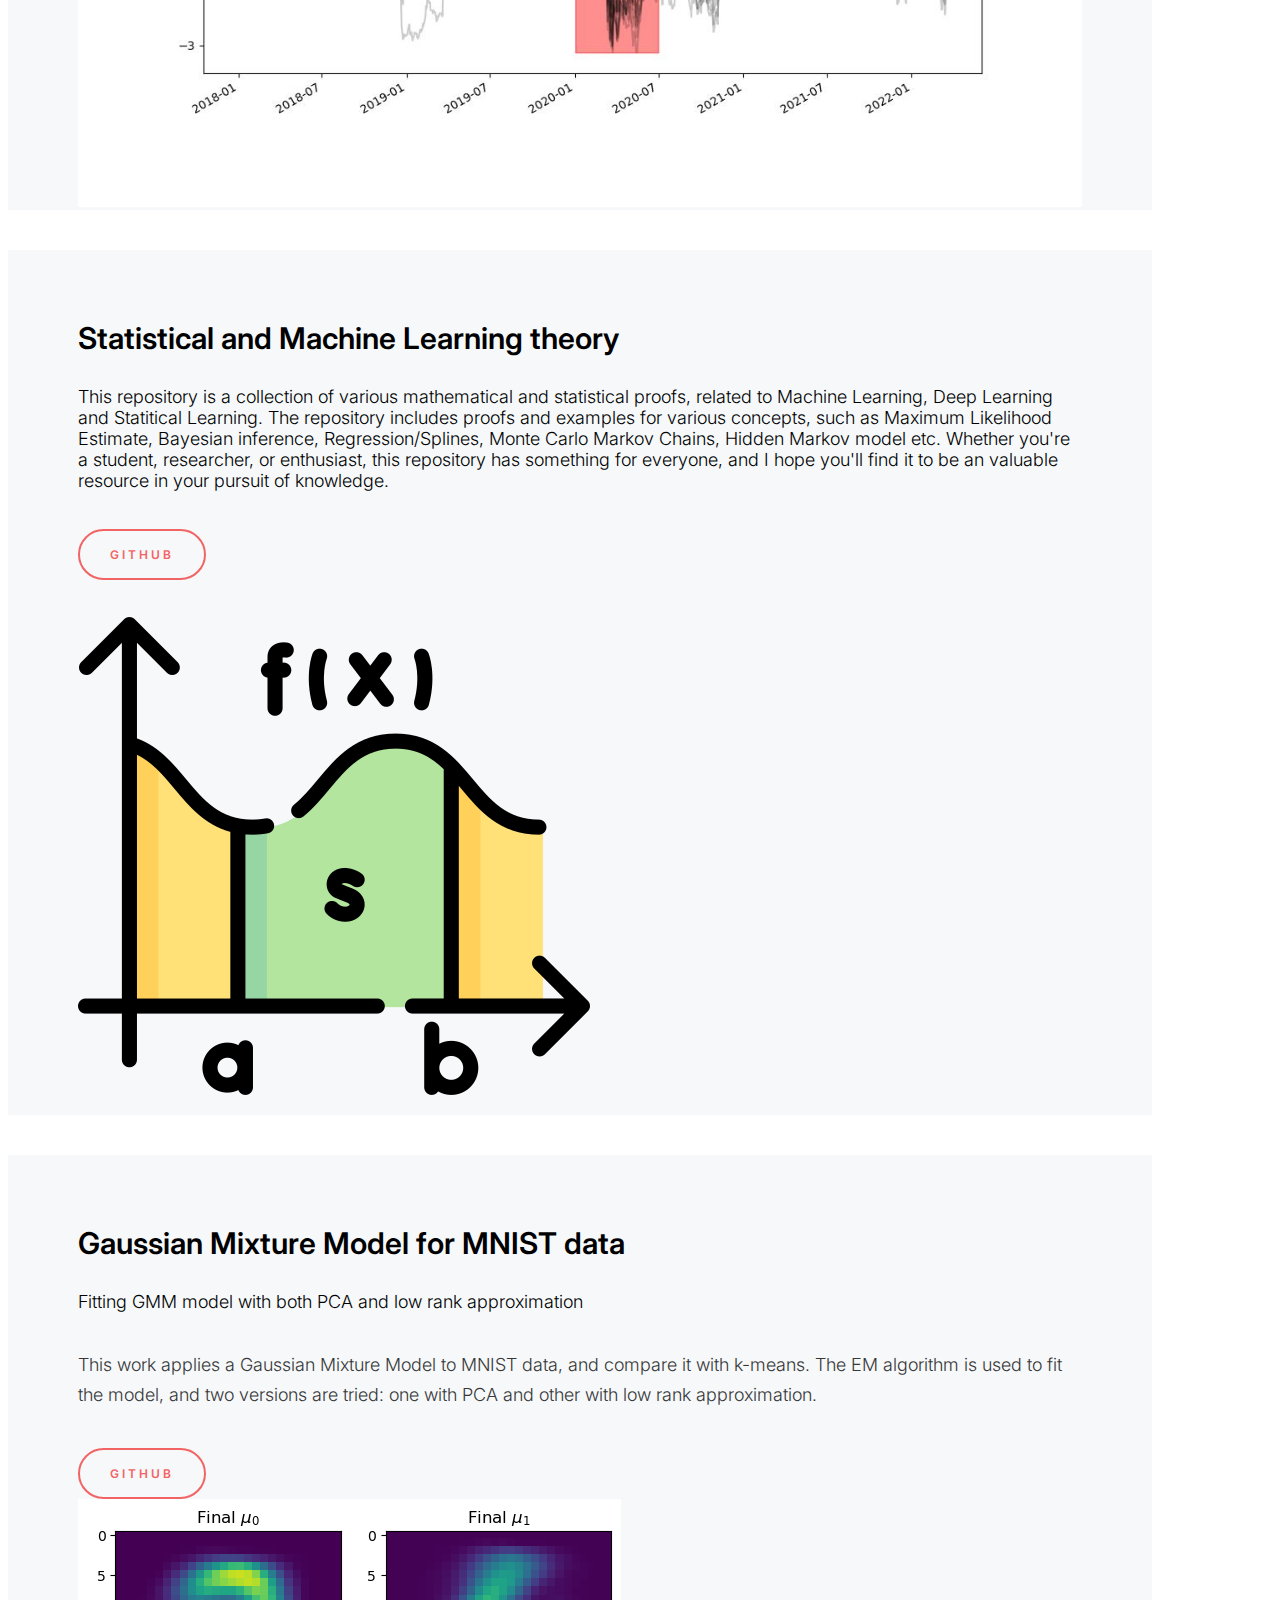
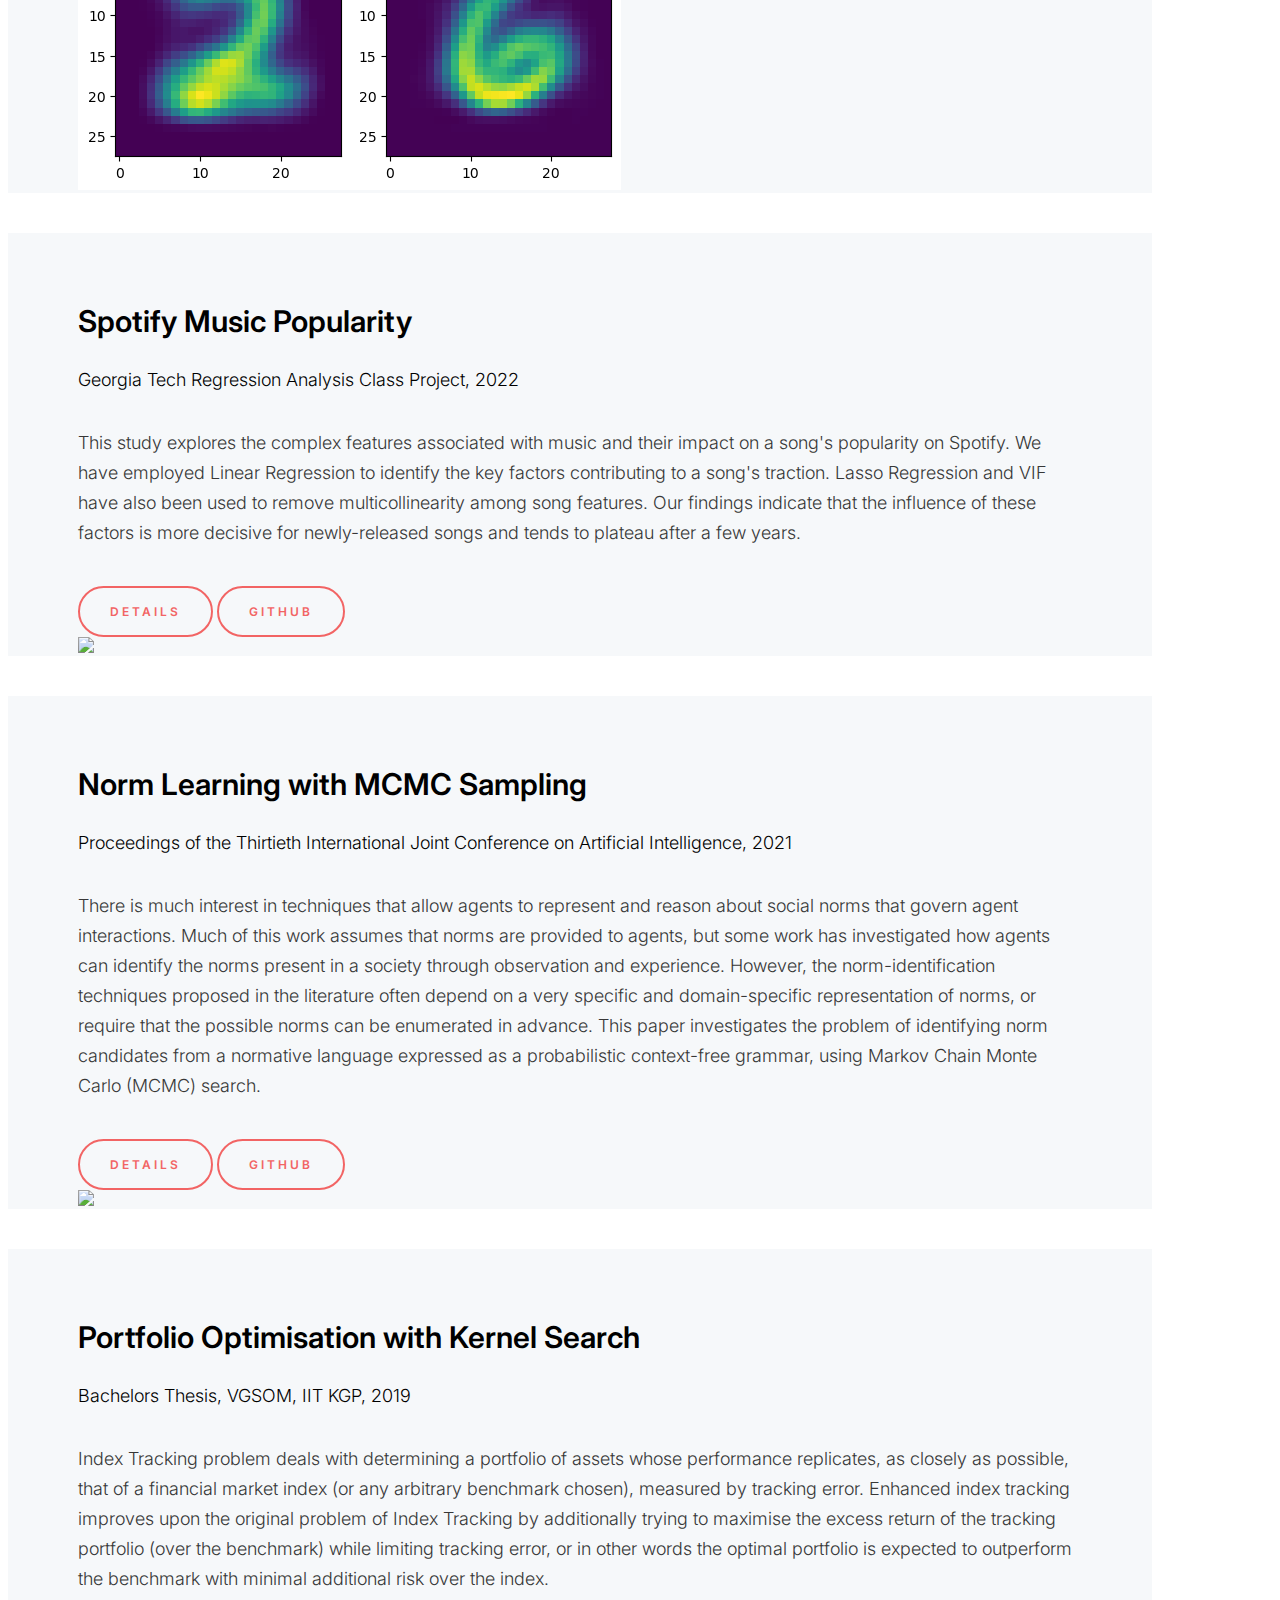
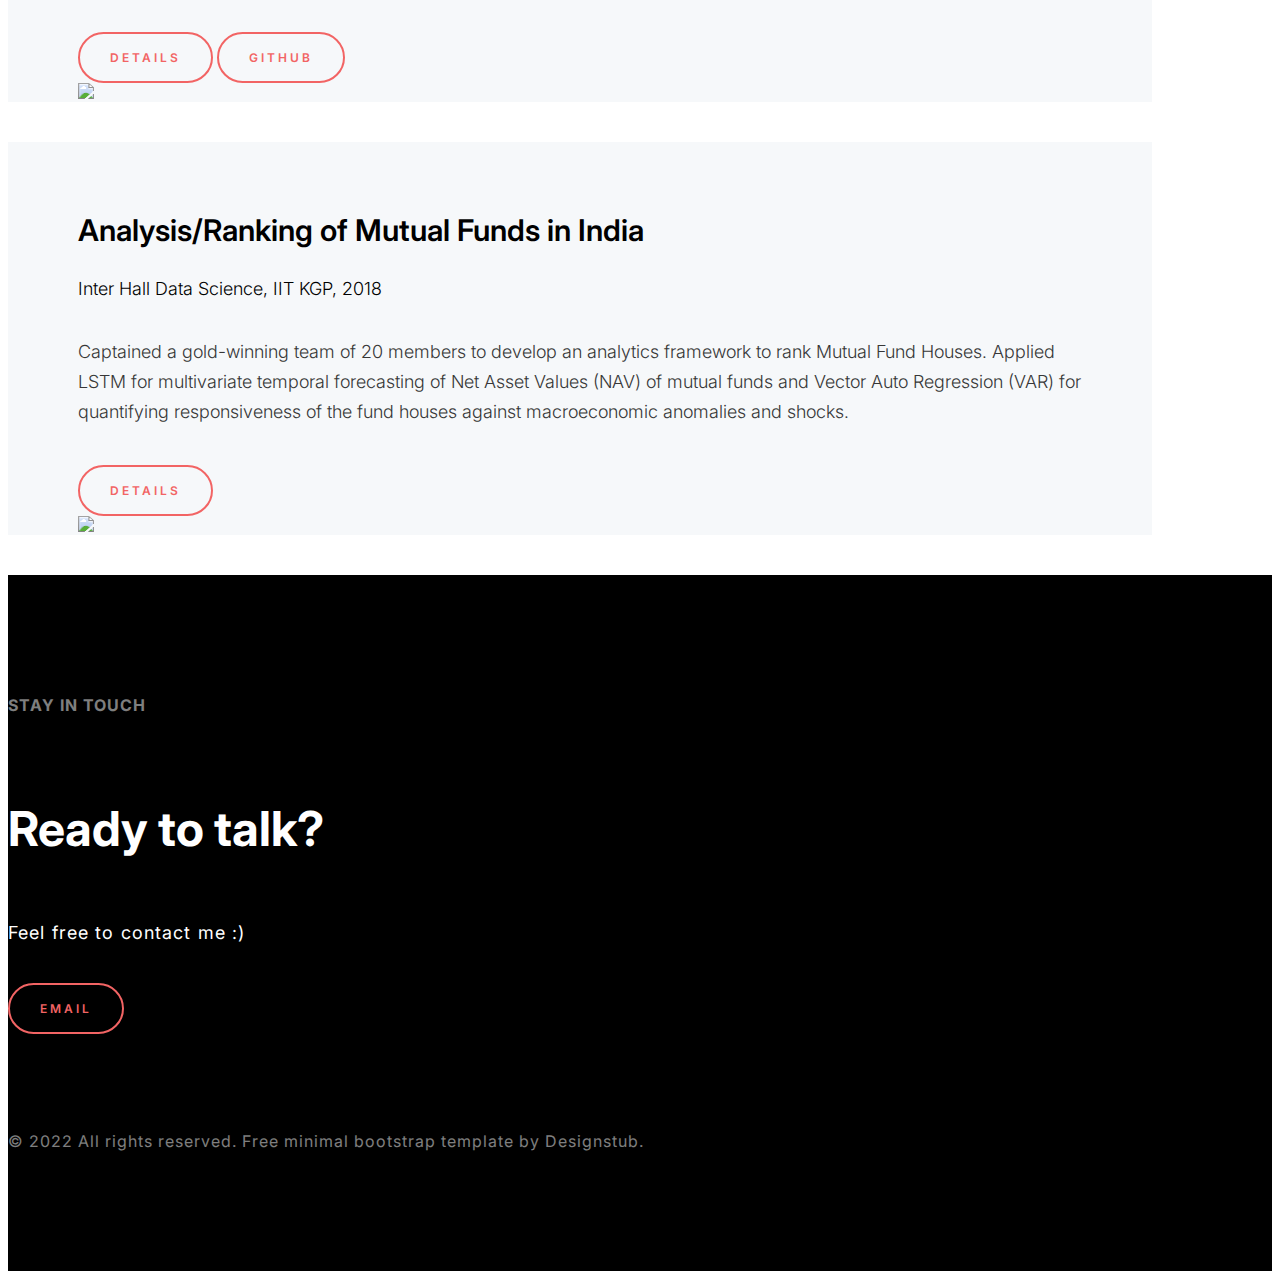
==== commit 8c54b328: "a lot of updates" ====
--- a/works-setails.html
+++ b/works-setails.html
@@ -42,7 +42,7 @@
               <!-- logo -->
               <!-- social -->
               <ul class="ds-social">
-                <a href="index.html" class="">Home</a>
+                <li></li><a href="index.html" class="">Home</a></li>
                 <li><a href="https://github.com/ashish1610dhiman" target="_blank"><i class="ri-github-fill"></i></a></li>
                 <li><a href="https://www.linkedin.com/in/ashish1610dhiman/" target="_blank"><i class="ri-linkedin-fill"></i></a></li>
                 <li><a href="mailto:ashish1610dhiman@gmail.com" target="_blank"><i class="ri-mail-send-fill"></i></a></li>
--- a/assets/css/main.css
+++ b/assets/css/main.css
@@ -82,9 +82,9 @@
   5. >>> Experience Style
 ----------------------------------------------------------------*/
 .ds-experience-section{ padding-bottom: 120px; }
-.ds-experience-list section{ padding-right: 70px; }
+.ds-experience-list section{ padding-right: 50px; padding-bottom: 70px; }
 .ds-experience-list{ padding-top: 15px; }
-.ds-officename{ font-size: 24px; font-weight: 520; margin-bottom:10px;}
+.ds-officename{ color: #F26464; font-size: 24px; font-weight: 610; margin-bottom:10px;}
 .ds-experience-list span{ display: block; }
 span.ds-year{ color: #373737; font-size: 14px; font-weight: 700; padding-bottom: 10px; }
 span.ds-department{ color: #373737; font-weight: 430; font-size: 18px; padding-bottom: 30px; color: var(--highlight-colour); }
@@ -97,14 +97,16 @@
 ----------------------------------------------------------------*/
 .ds-work-section{ padding-bottom: 80px; }
 .ds-work-list{ padding-left: 70px; padding-top:40px; padding-right: 70px; background-color:#F6F8FA; margin-bottom: 40px; }
-.ds-work-list section{ padding-top: 20px; padding-right: 120px; padding-bottom: ; }
+.ds-work-list-section{ padding-top: 20px; padding-right: 120px; padding-bottom: ; }
+.ds-work-list-section1{ padding-top: 30px; padding-right: 120px; }
 .ds-work-tilte{ color: #000; font-size: 30px; line-height: 36px; font-weight: 600; margin-bottom: 30px; }
 .ds-work-list p{ font-weight: 300; font-size: 18px; line-height: 30px; }
 .ds-work-list .ds-button{ margin-top: 20px; }
 
 .ds-work-det-hed{ padding-top: 42px; padding-bottom: 80px; }
 .ds-work-det-title{ font-weight: 600; color:#000; font-size: 25px; margin-bottom: 20px; }
-.ds-work-det-dep{ display:block;font-weight: 300; color: #000; font-size: 18px; padding-bottom: 16px; }
+.ds-work-det-dep{ display:block;font-weight: 300; color: #000; font-size: 18px; padding-bottom: 20px; }
+.ds-work-det-img{padding-bottom: 20px; padding-top: 20px; width: auto; height: auto}
 .ds-work-content-sec{ padding: 100px 0; }
 .ds-work-content-sec p{ font-size: 18px; line-height: 36px; margin-bottom: 30px; }
 .ds-work-content-sec h2{ font-size: 30px; font-weight: 700; margin-bottom: 30px; }
@@ -147,8 +149,8 @@
 }
 
 .aoe-grid-item {
-	max-width: 300px;
-	font-size: 16px;
+	max-width: 385px;
+	font-size: 15px;
 	color: #373737;
 	text-align: center;
 	cursor: text;
@@ -206,7 +208,7 @@
 -------------------------------------------------------------------------------*/
 @media (max-width: 768px) {
 	.ds-header,.ds-header.ds-fixed-header{ padding: 15px 0; }
-	.ds-banner,.ds-about-section,.ds-skills-section,.ds-experience-section,.ds-work-section,.ds-work-details-section{ padding-left: 10px; padding-right: 10px; }
+	.ds-banner,.ds-about-section,.ds-skills-section,.ds-experience-section,.ds-work-section,.ds-work-details-section{ padding-left: 10px; padding-right: 10px; padding-bottom: 20px;}
 	.ds-logo{ font-size: 0; }
 	.ds-banner figure{ padding: 30px 0; }
 	.ds-banner section{ padding-left: 0;padding-right: 0; }
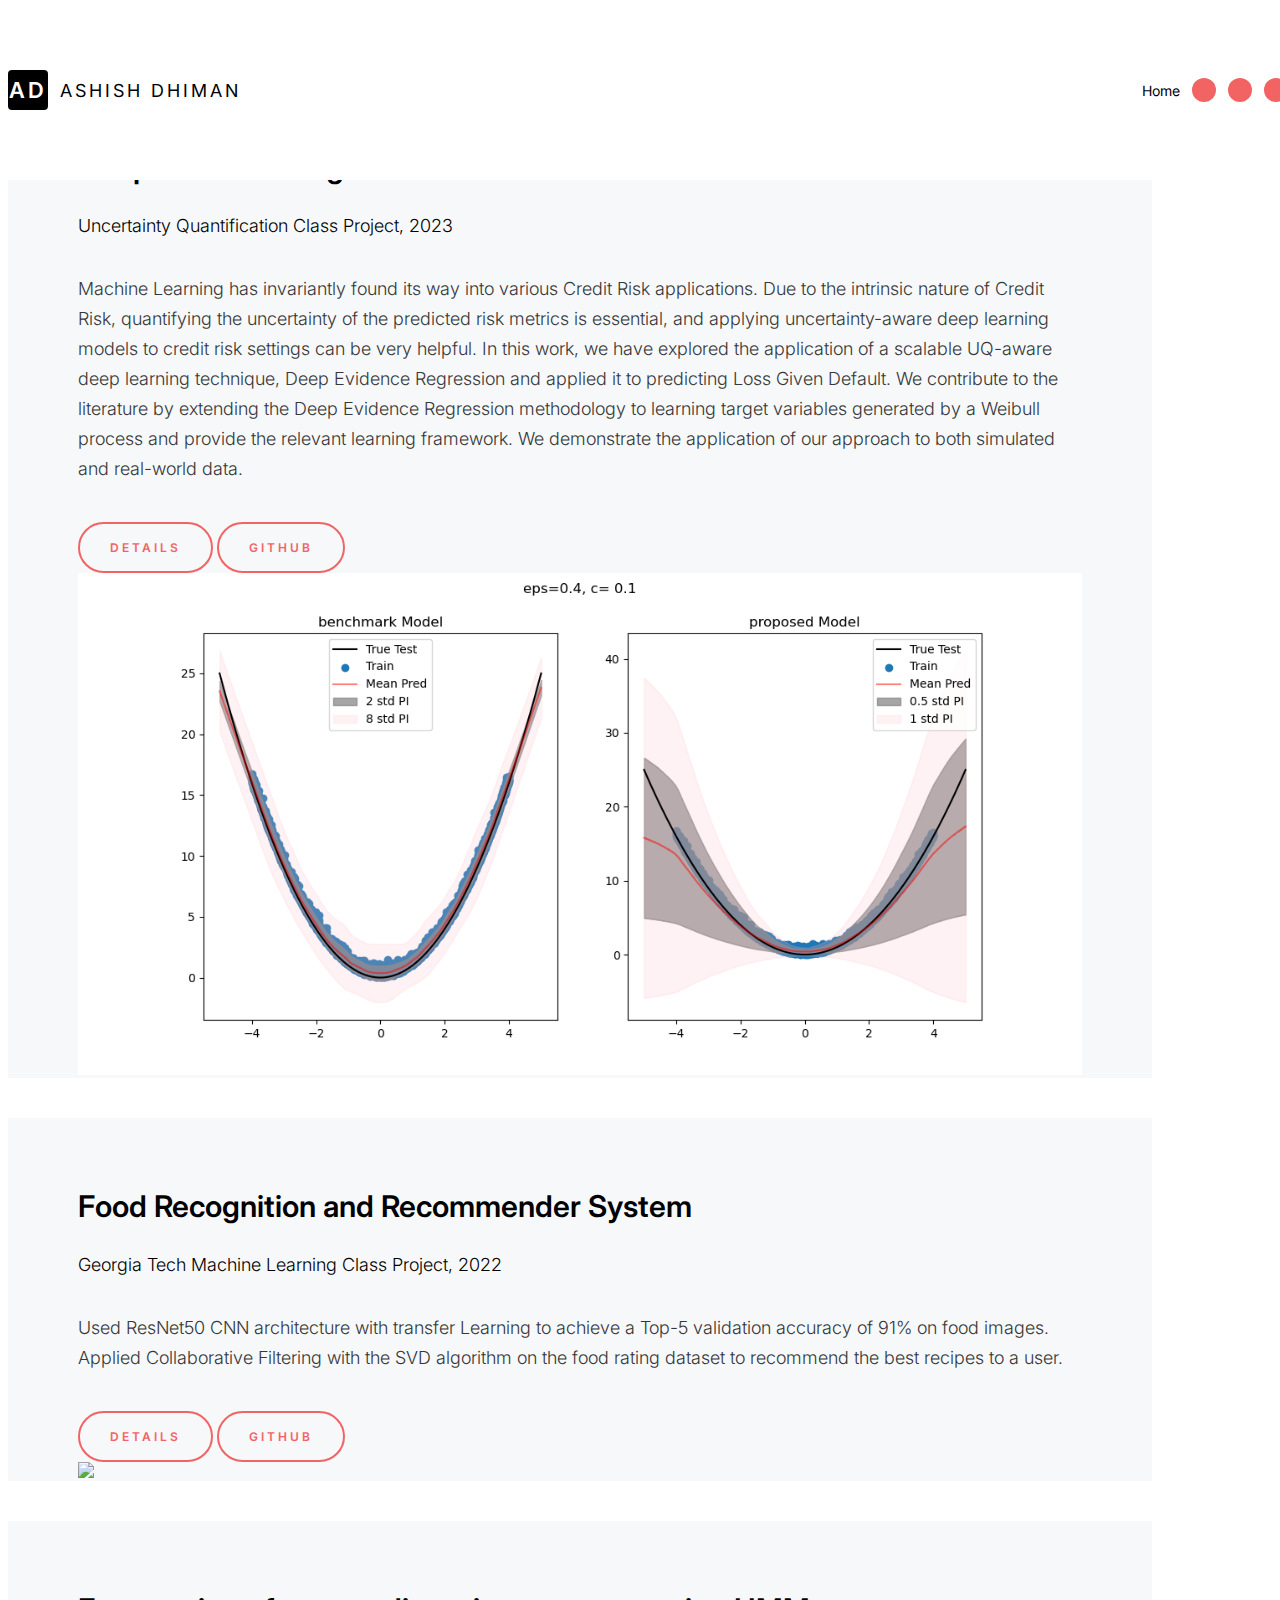
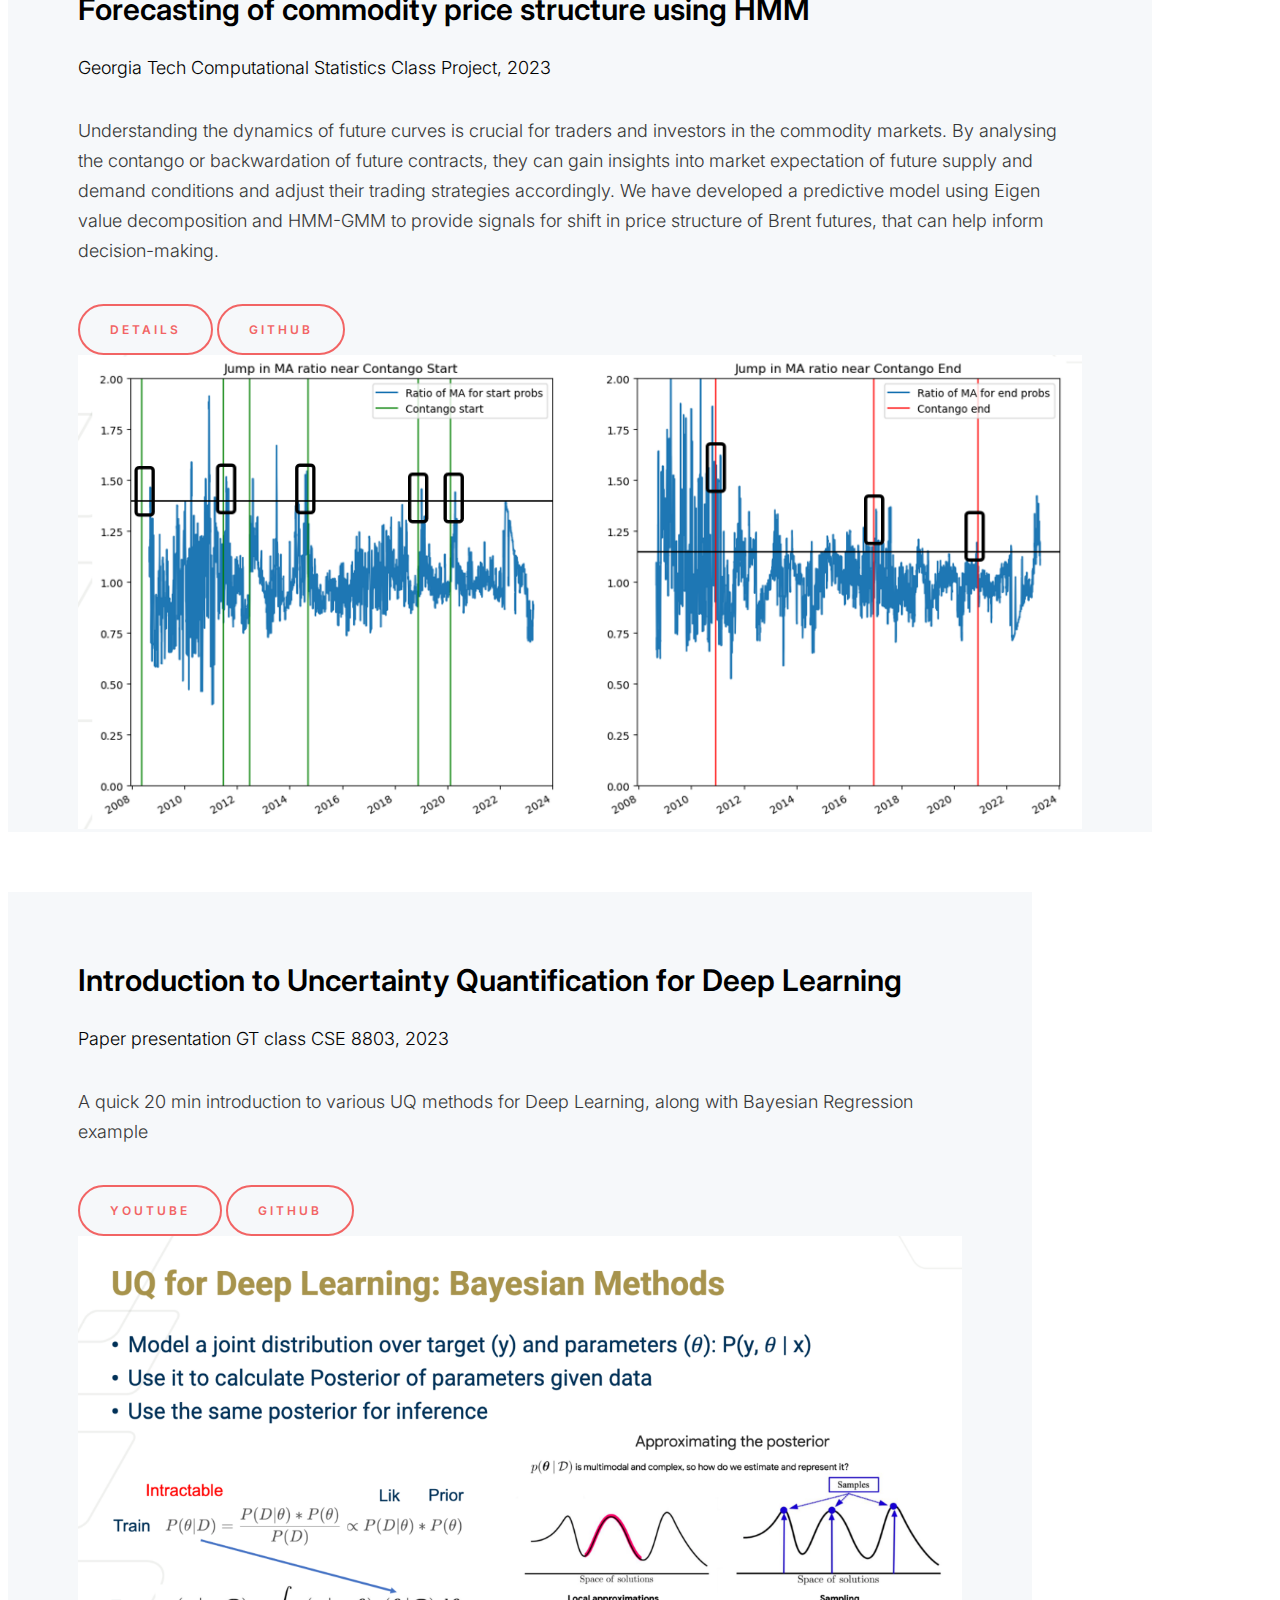
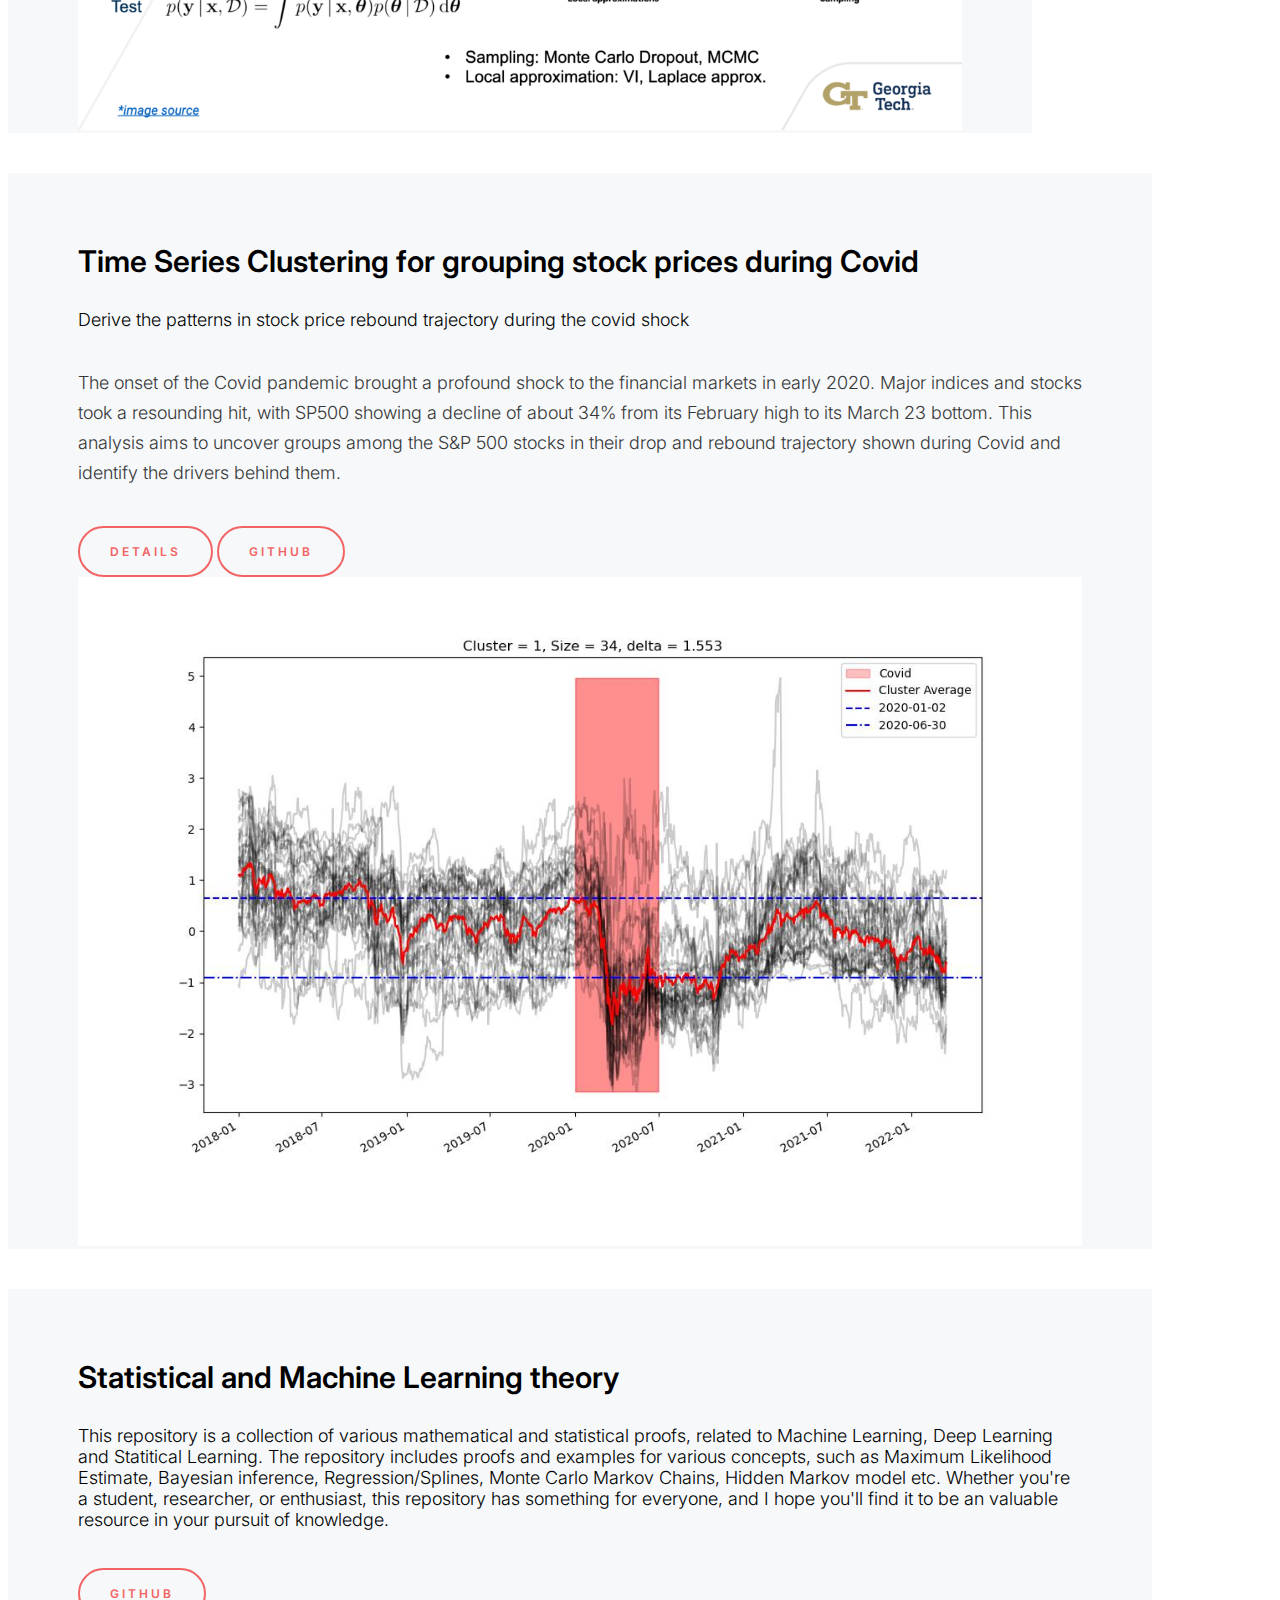
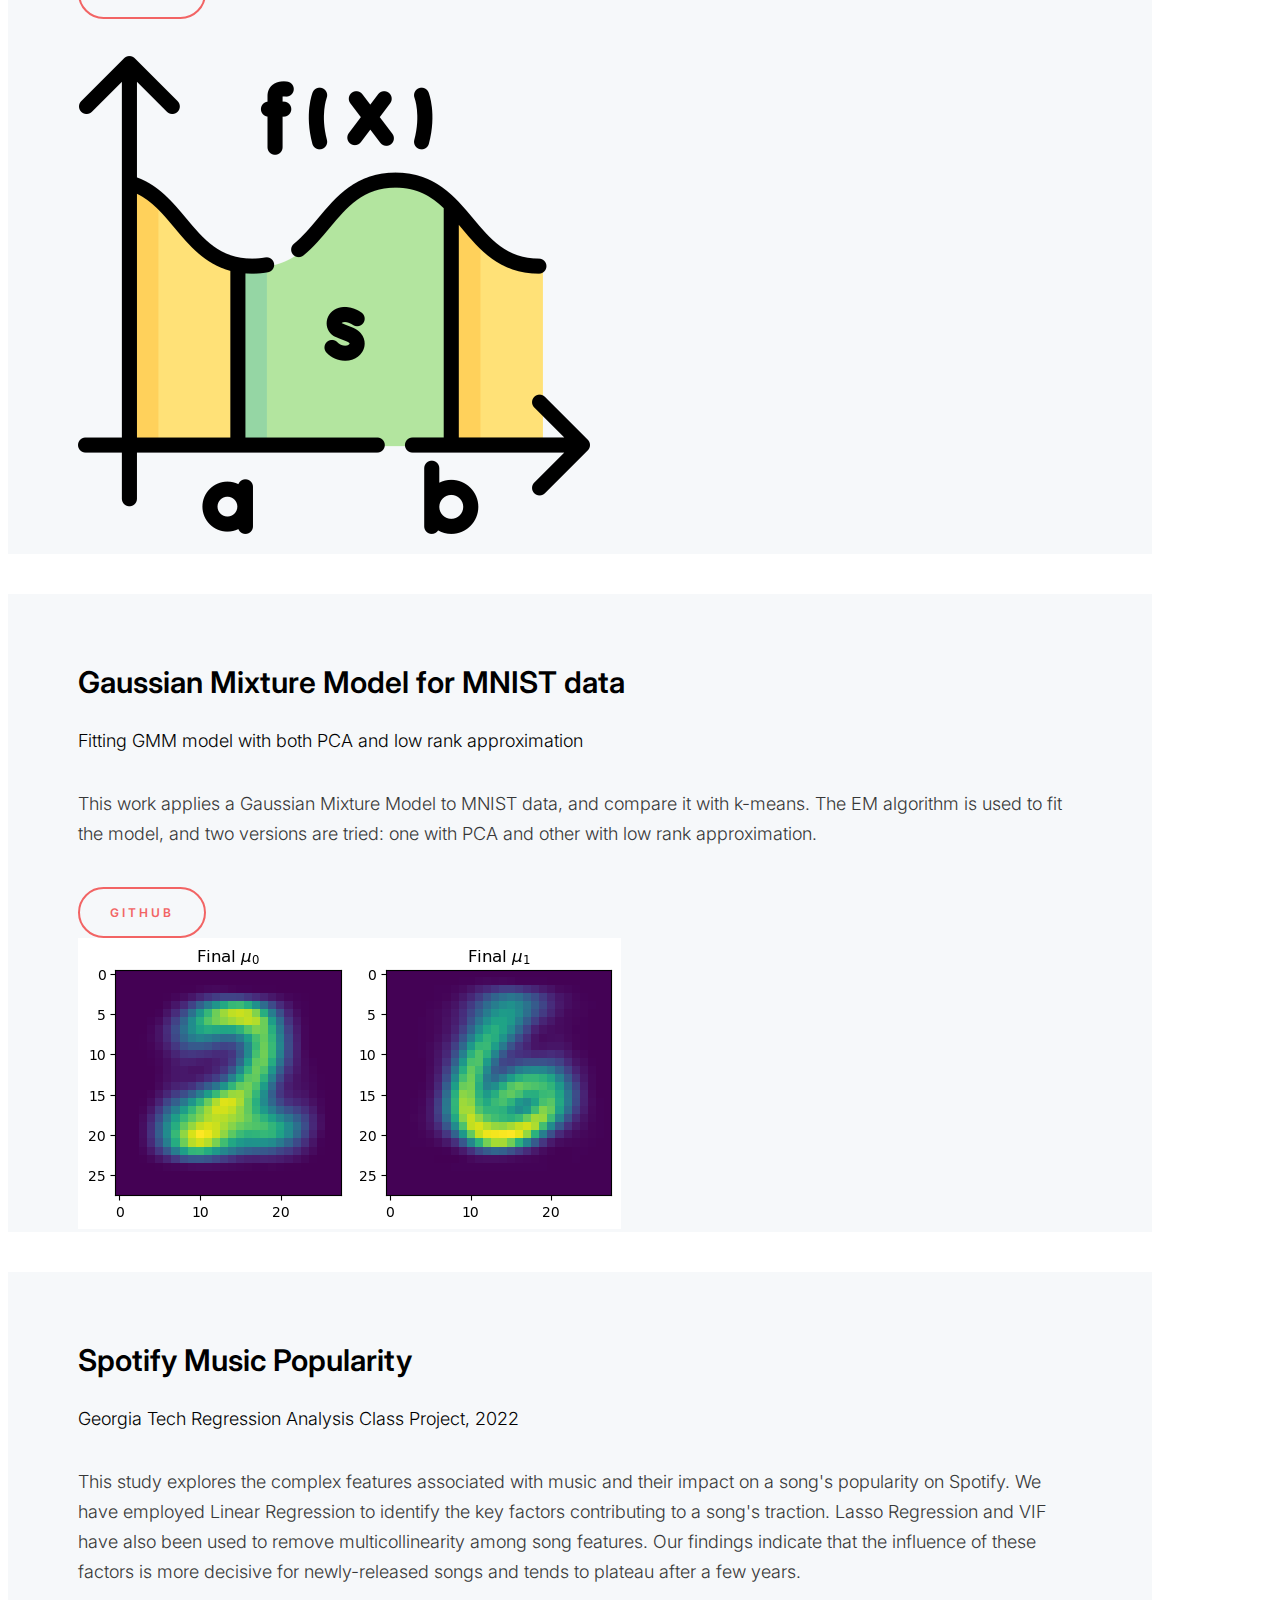
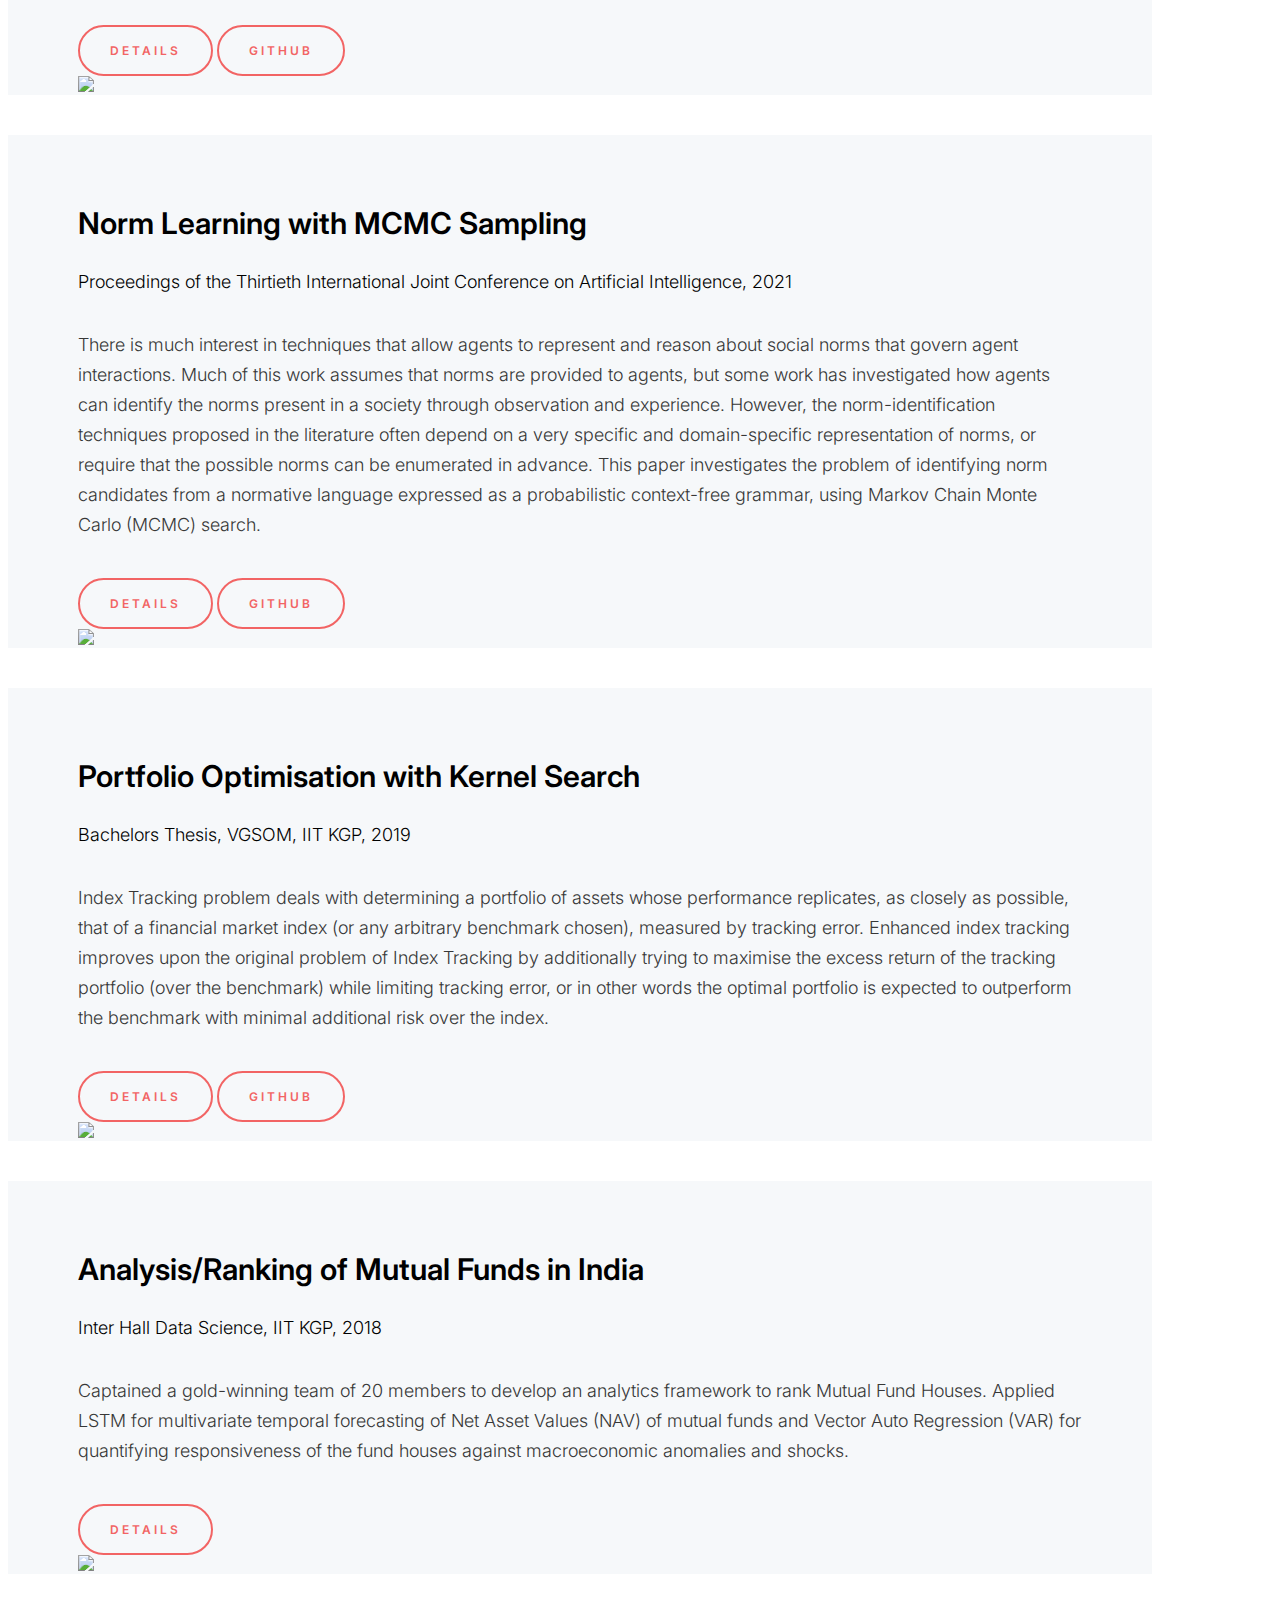
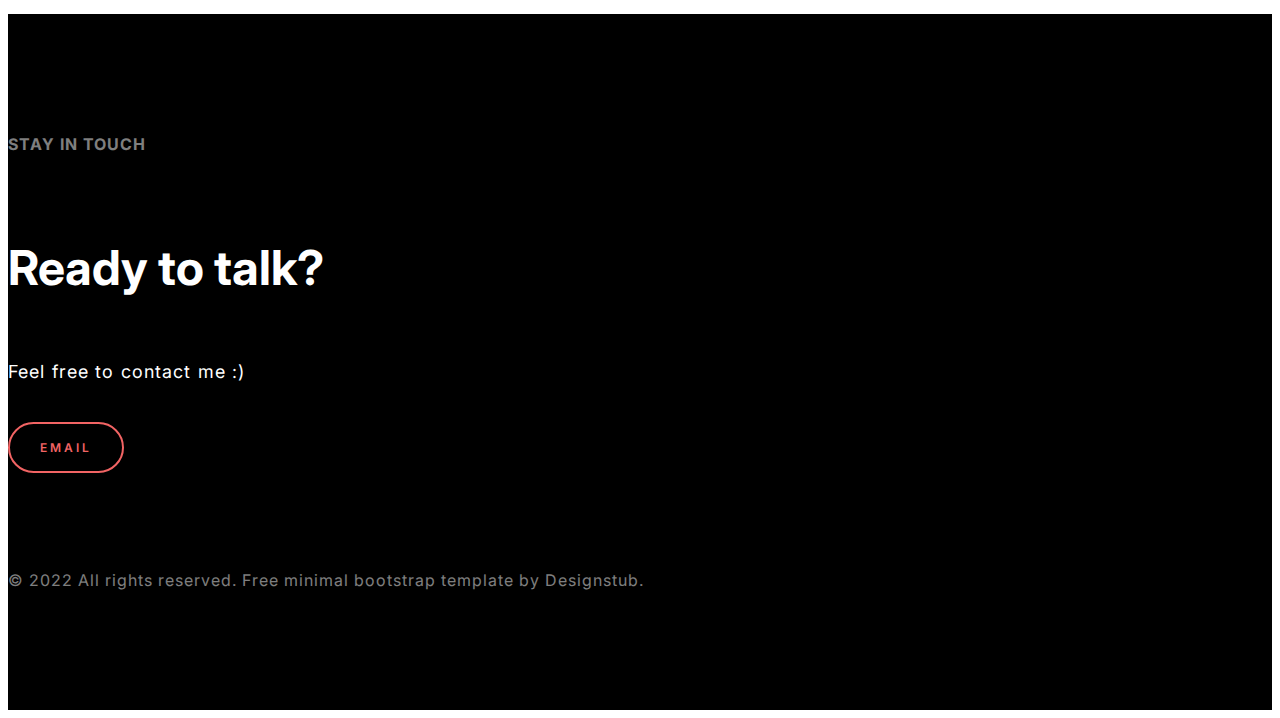
==== commit 5cb13648: "added deep evidence regression" ====
--- a/works-setails.html
+++ b/works-setails.html
@@ -64,6 +64,22 @@
                 <div class="row">
                     <div class="col-12 col-sm-12 col-md-7 col-lg-7 col-xl-7 col-xxl-7">
                         <section>
+                            <h3 class="ds-work-tilte">Deep Evidence Regression for Credit Risk</h3>
+                            <span class="ds-work-det-dep">Uncertainty Quantification Class Project, 2023</span>
+                            <p>Machine Learning has invariantly found its way into various Credit Risk applications. Due to the intrinsic nature of Credit Risk, quantifying the uncertainty of the predicted risk metrics is essential, and applying uncertainty-aware deep learning models to credit risk settings can be very helpful. In this work, we have explored the application of a scalable UQ-aware deep learning technique, Deep Evidence Regression and applied it to predicting Loss Given Default. We contribute to the literature by extending the Deep Evidence Regression methodology to learning target variables generated by a Weibull process and provide the relevant learning framework. We demonstrate the application of our approach to both simulated and real-world data.</p>
+                            <a href="https://arxiv.org/abs/2305.04967" class="ds-button" target="_blank">Details</a>
+                            <a href="https://github.com/ashish1610dhiman/iuq_project" class="ds-button" target="_blank">Github</a>
+                        </section>
+                    </div>
+                    <div class="col-12 col-sm-12 col-md-5 col-lg-5 col-xl-5 col-xxl-5">
+                        <figure><img src="assets/images/results_eps=0.4,c=0.1.png"></figure>
+                    </div>
+                </div>
+              </div>
+              <div class="ds-work-list">
+                <div class="row">
+                    <div class="col-12 col-sm-12 col-md-7 col-lg-7 col-xl-7 col-xxl-7">
+                        <section>
                             <h3 class="ds-work-tilte">Food Recognition and Recommender System</h3>
                             <span class="ds-work-det-dep">Georgia Tech Machine Learning Class Project, 2022</span>
                             <p>Used ResNet50 CNN architecture with transfer Learning to achieve a Top-5 validation accuracy of 91% on food images. Applied Collaborative Filtering with the SVD algorithm on the food rating dataset to recommend the best recipes to a user.</p>
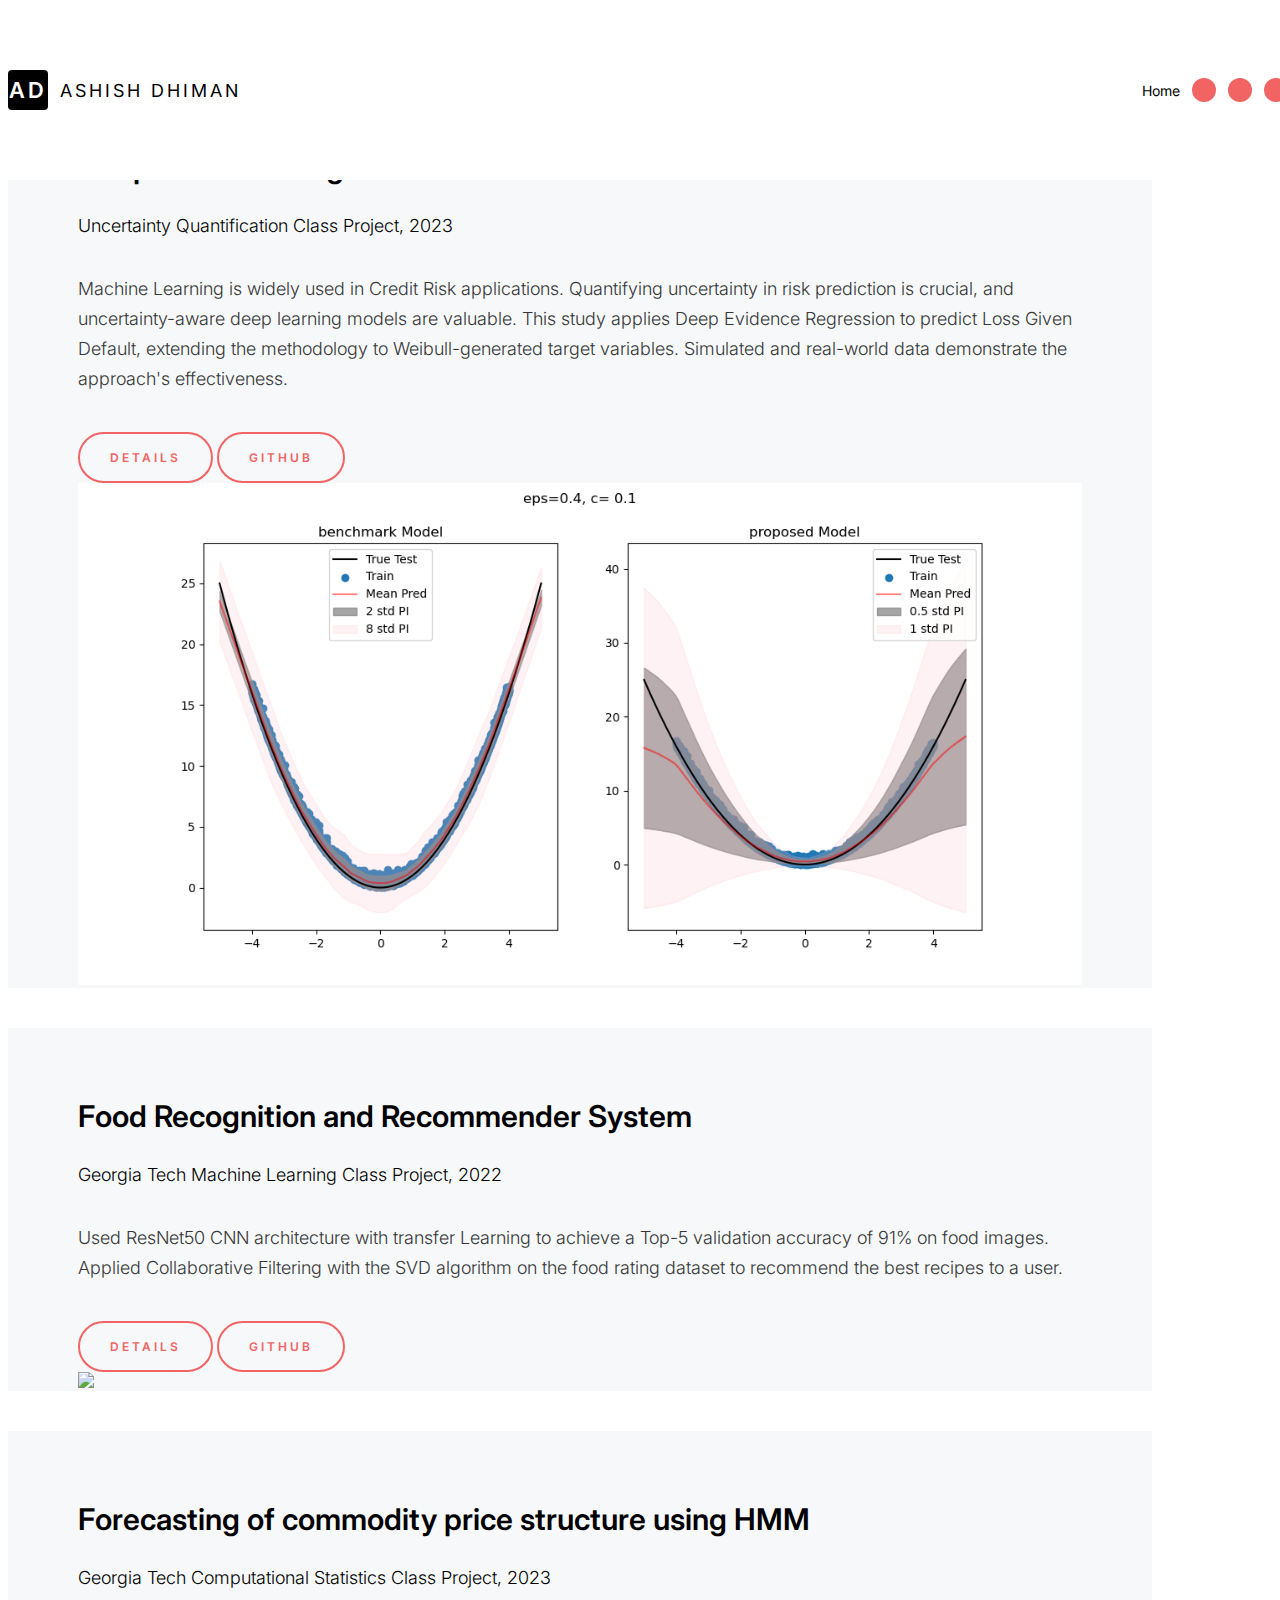
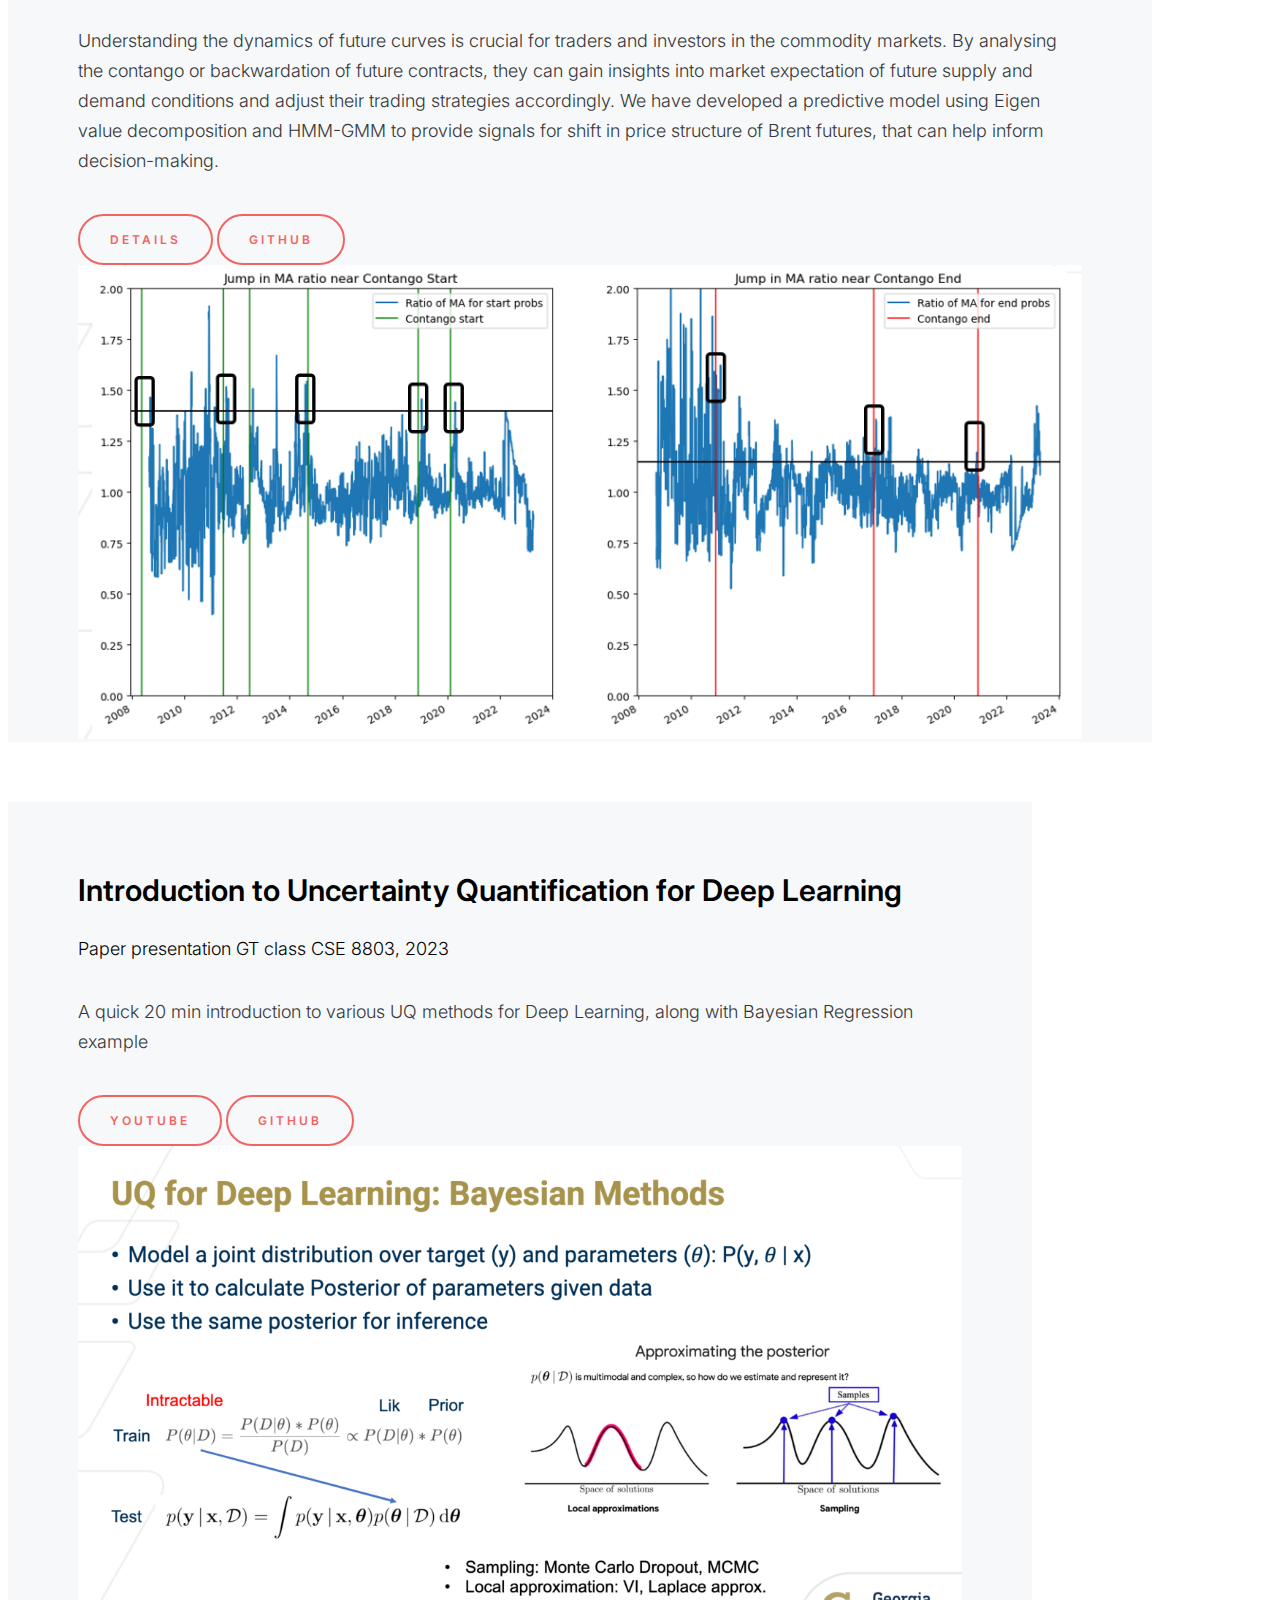
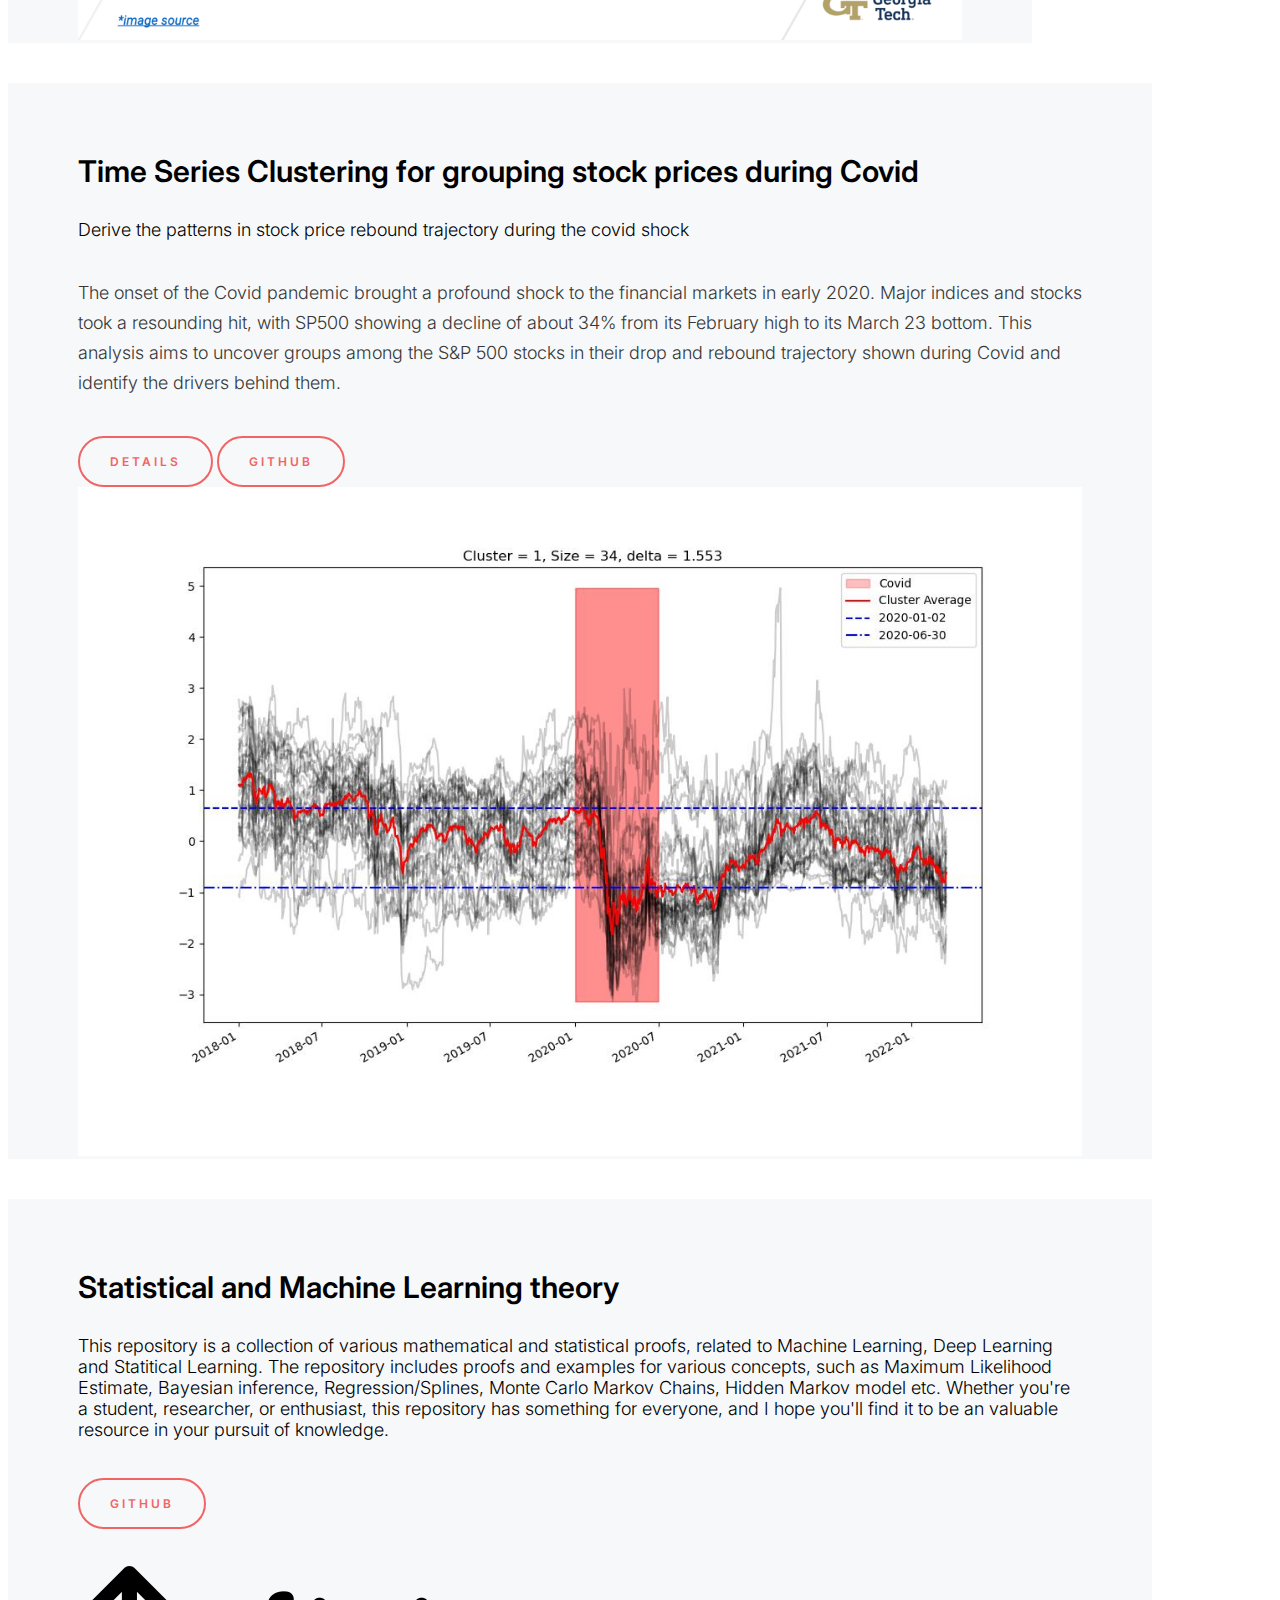
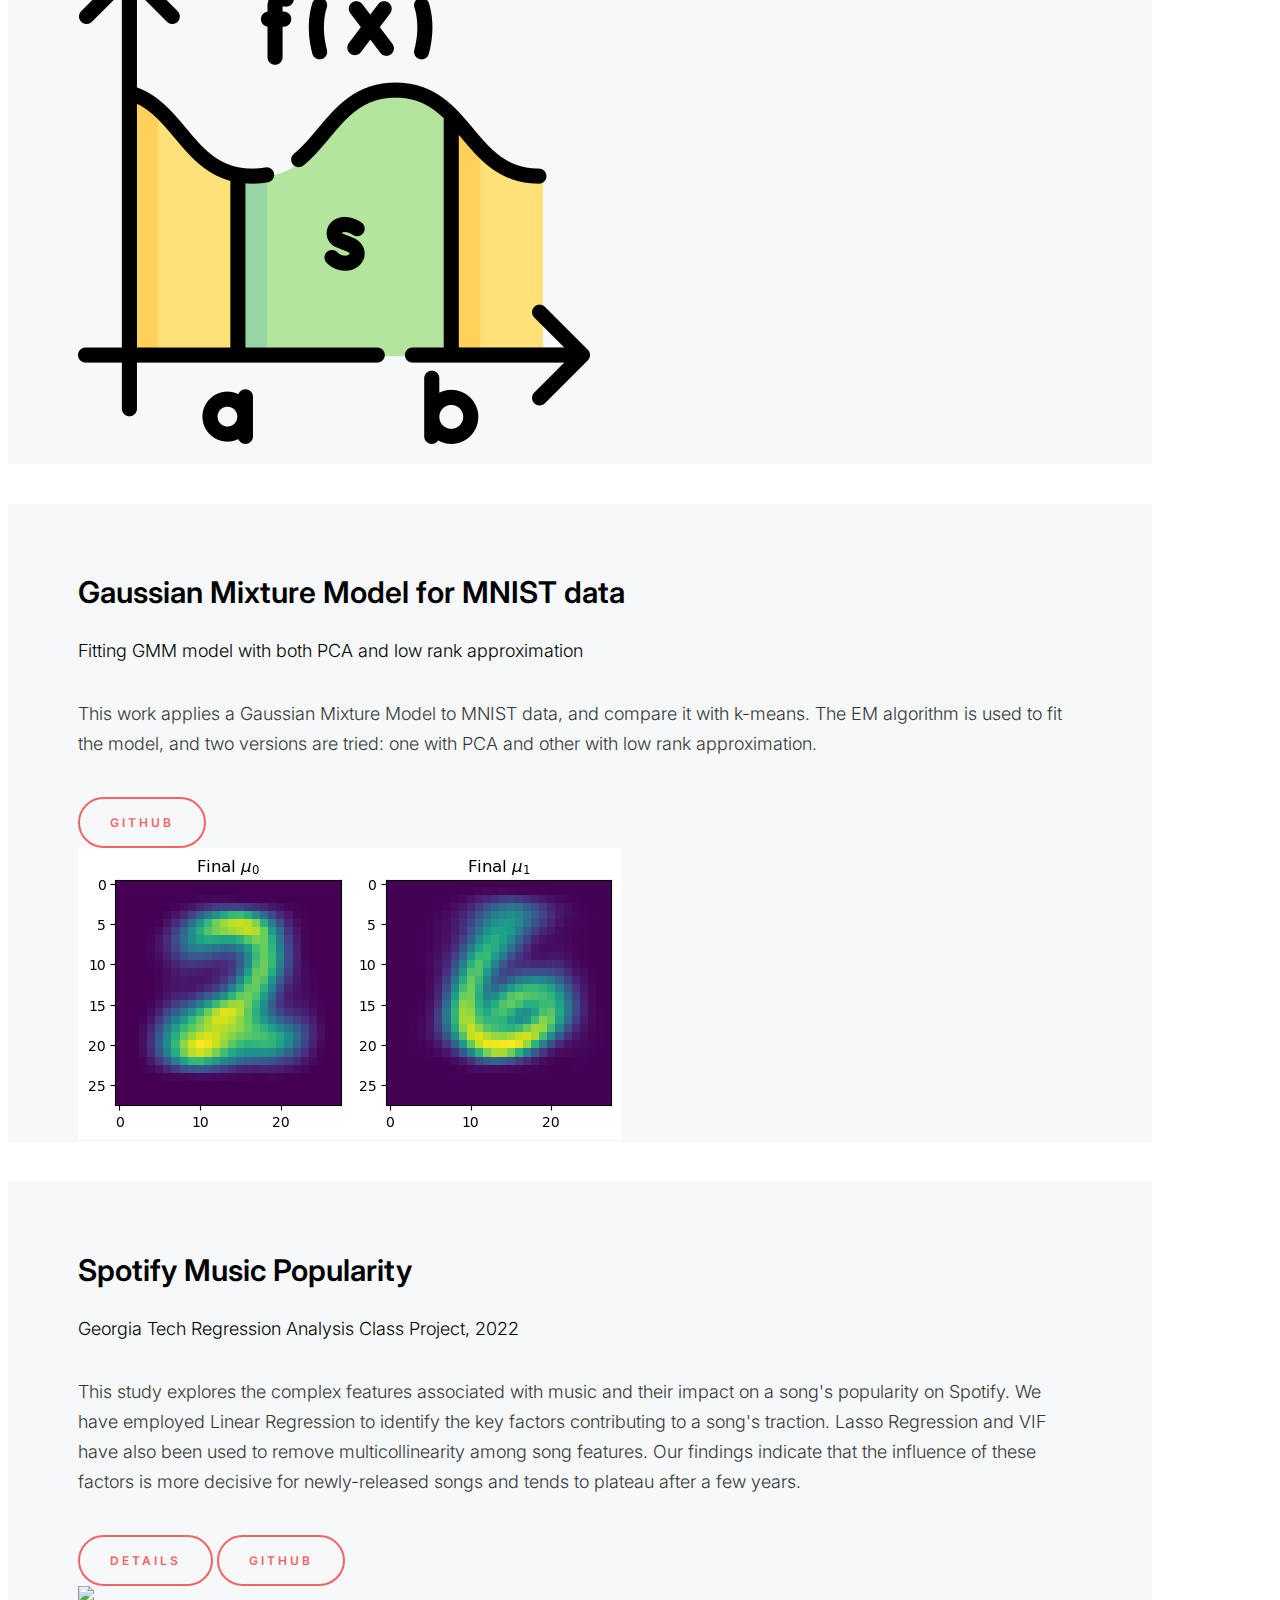
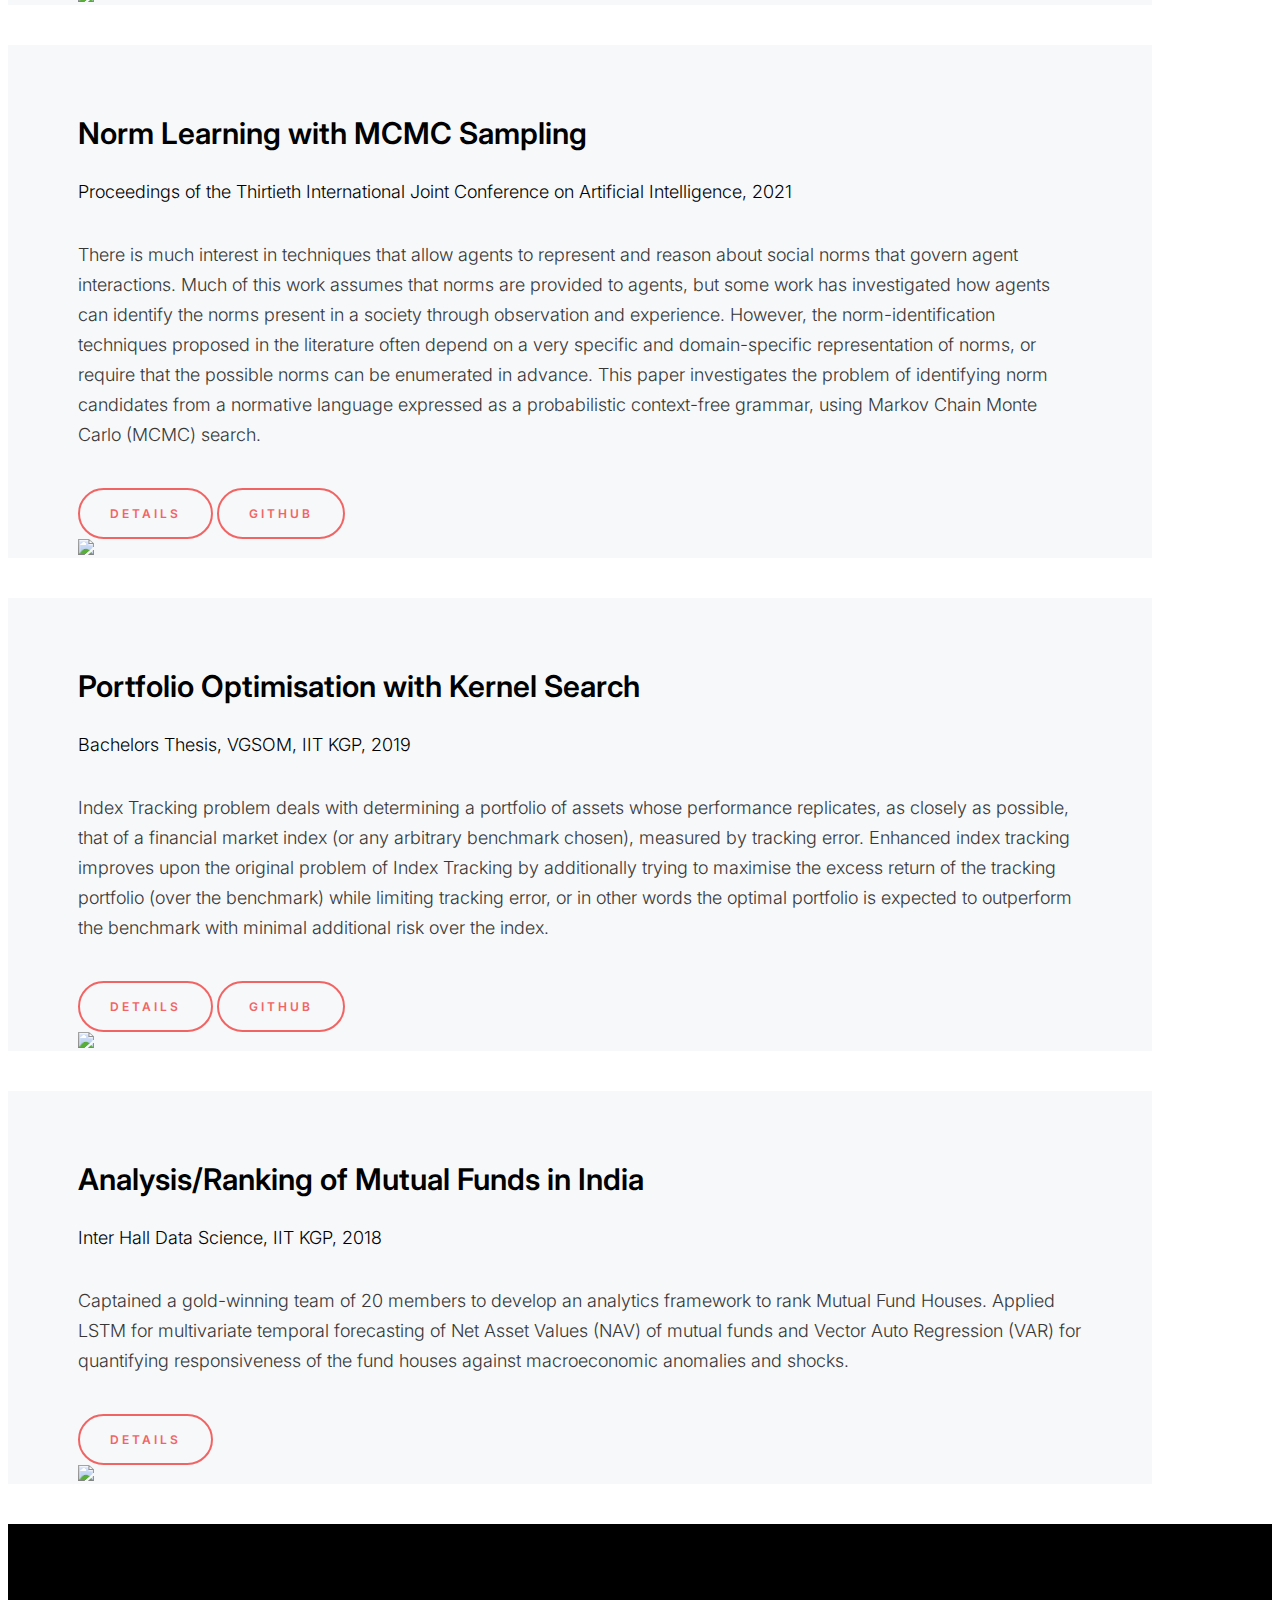
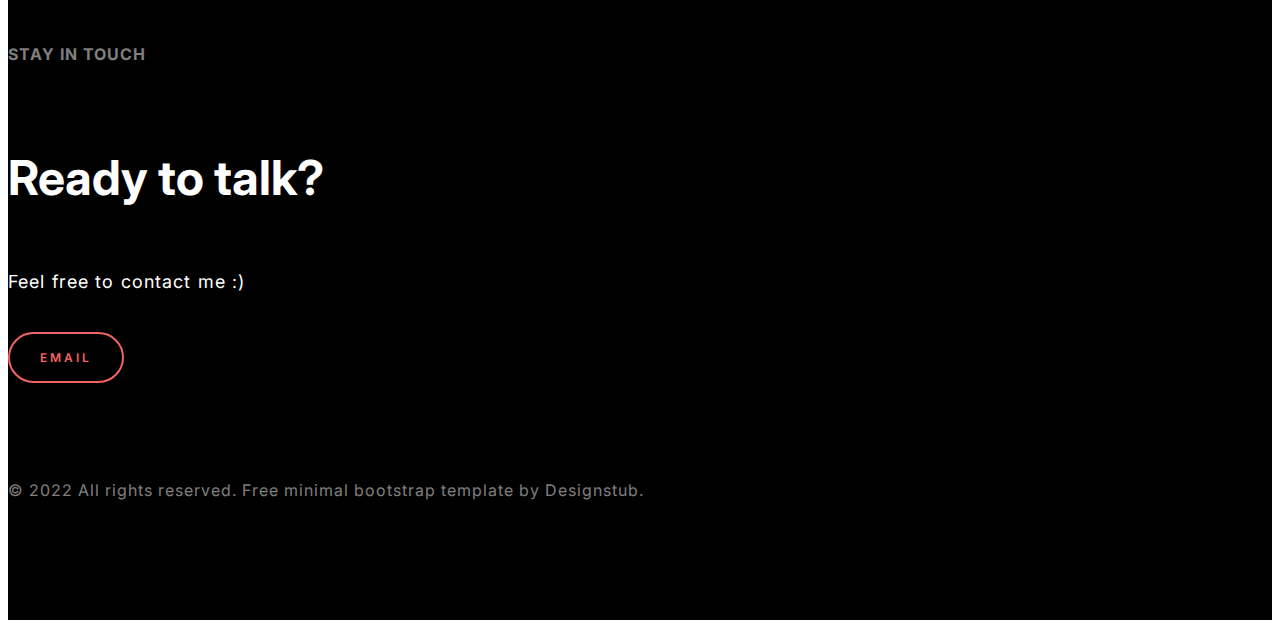
==== commit 7e52ea32: "details of IUQ changed" ====
--- a/works-setails.html
+++ b/works-setails.html
@@ -66,7 +66,7 @@
                         <section>
                             <h3 class="ds-work-tilte">Deep Evidence Regression for Credit Risk</h3>
                             <span class="ds-work-det-dep">Uncertainty Quantification Class Project, 2023</span>
-                            <p>Machine Learning has invariantly found its way into various Credit Risk applications. Due to the intrinsic nature of Credit Risk, quantifying the uncertainty of the predicted risk metrics is essential, and applying uncertainty-aware deep learning models to credit risk settings can be very helpful. In this work, we have explored the application of a scalable UQ-aware deep learning technique, Deep Evidence Regression and applied it to predicting Loss Given Default. We contribute to the literature by extending the Deep Evidence Regression methodology to learning target variables generated by a Weibull process and provide the relevant learning framework. We demonstrate the application of our approach to both simulated and real-world data.</p>
+                            <p>Machine Learning is widely used in Credit Risk applications. Quantifying uncertainty in risk prediction is crucial, and uncertainty-aware deep learning models are valuable. This study applies Deep Evidence Regression to predict Loss Given Default, extending the methodology to Weibull-generated target variables. Simulated and real-world data demonstrate the approach's effectiveness.</p>
                             <a href="https://arxiv.org/abs/2305.04967" class="ds-button" target="_blank">Details</a>
                             <a href="https://github.com/ashish1610dhiman/iuq_project" class="ds-button" target="_blank">Github</a>
                         </section>
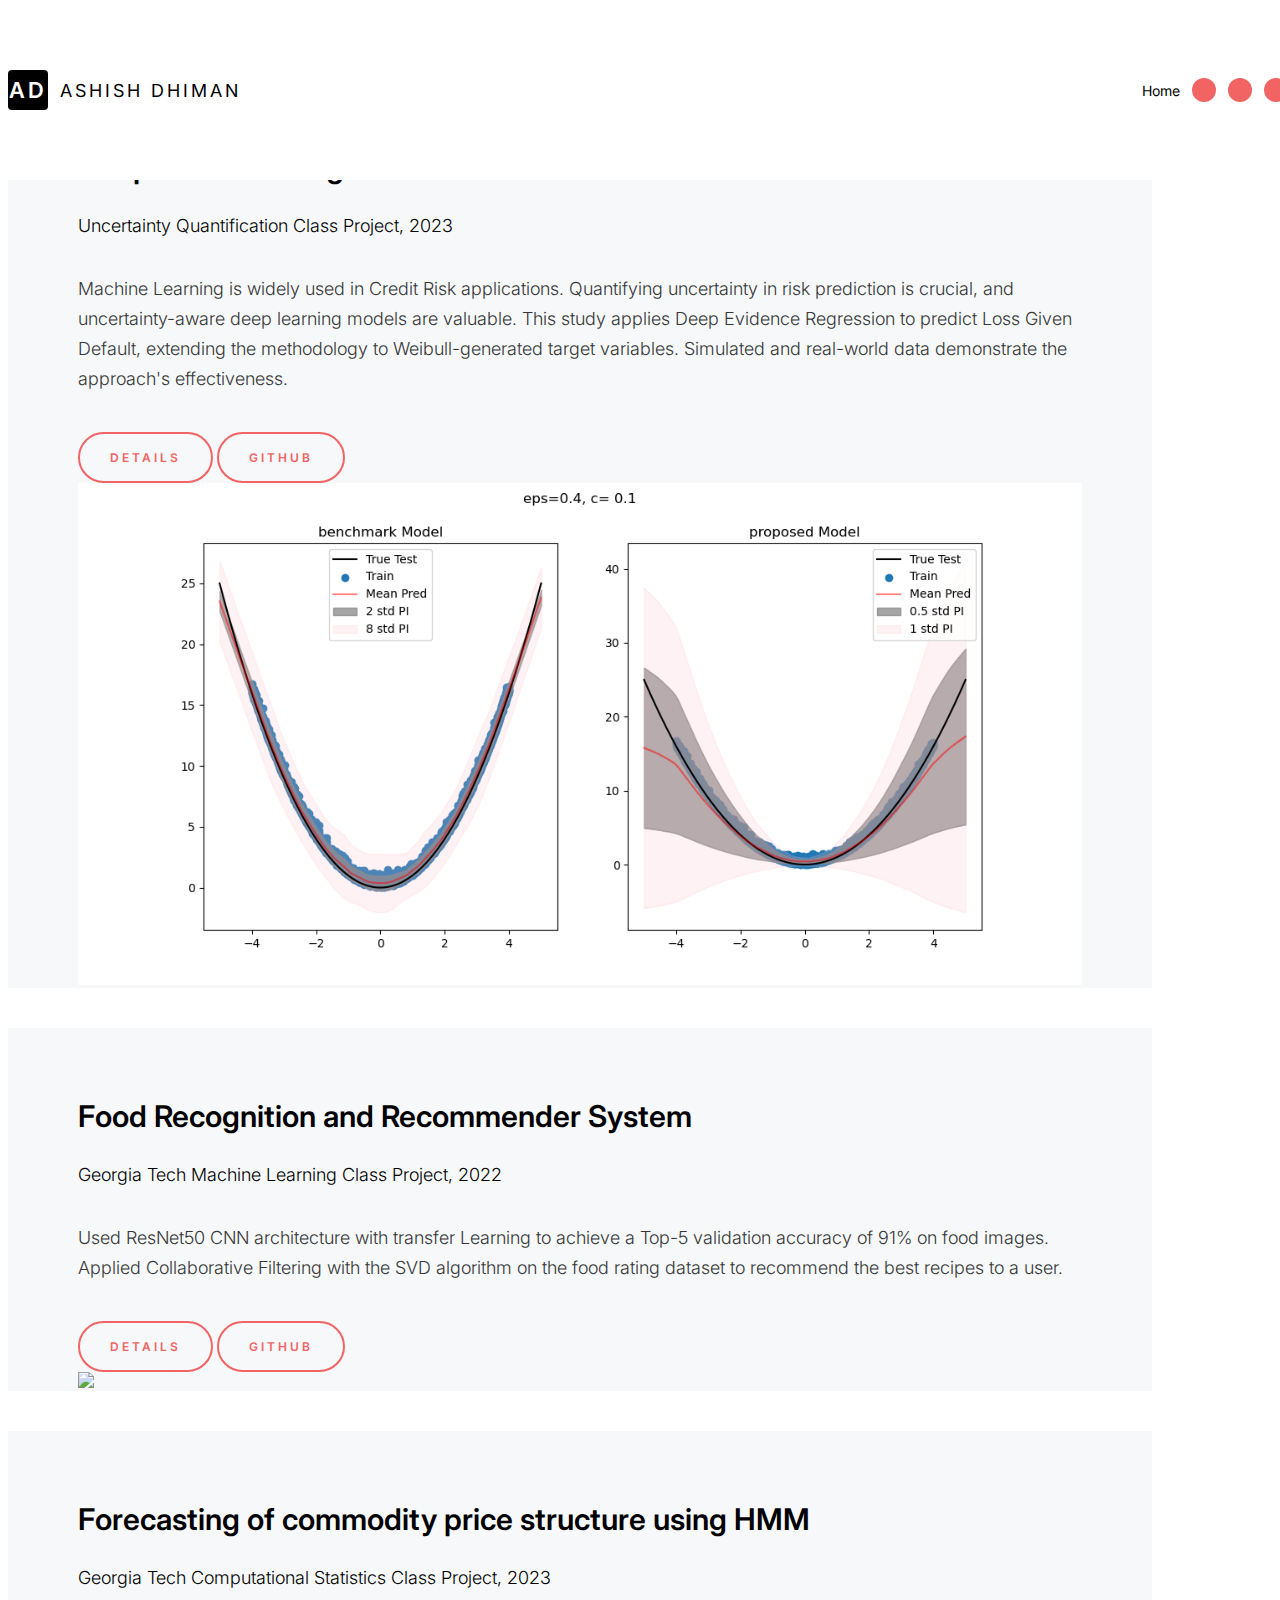
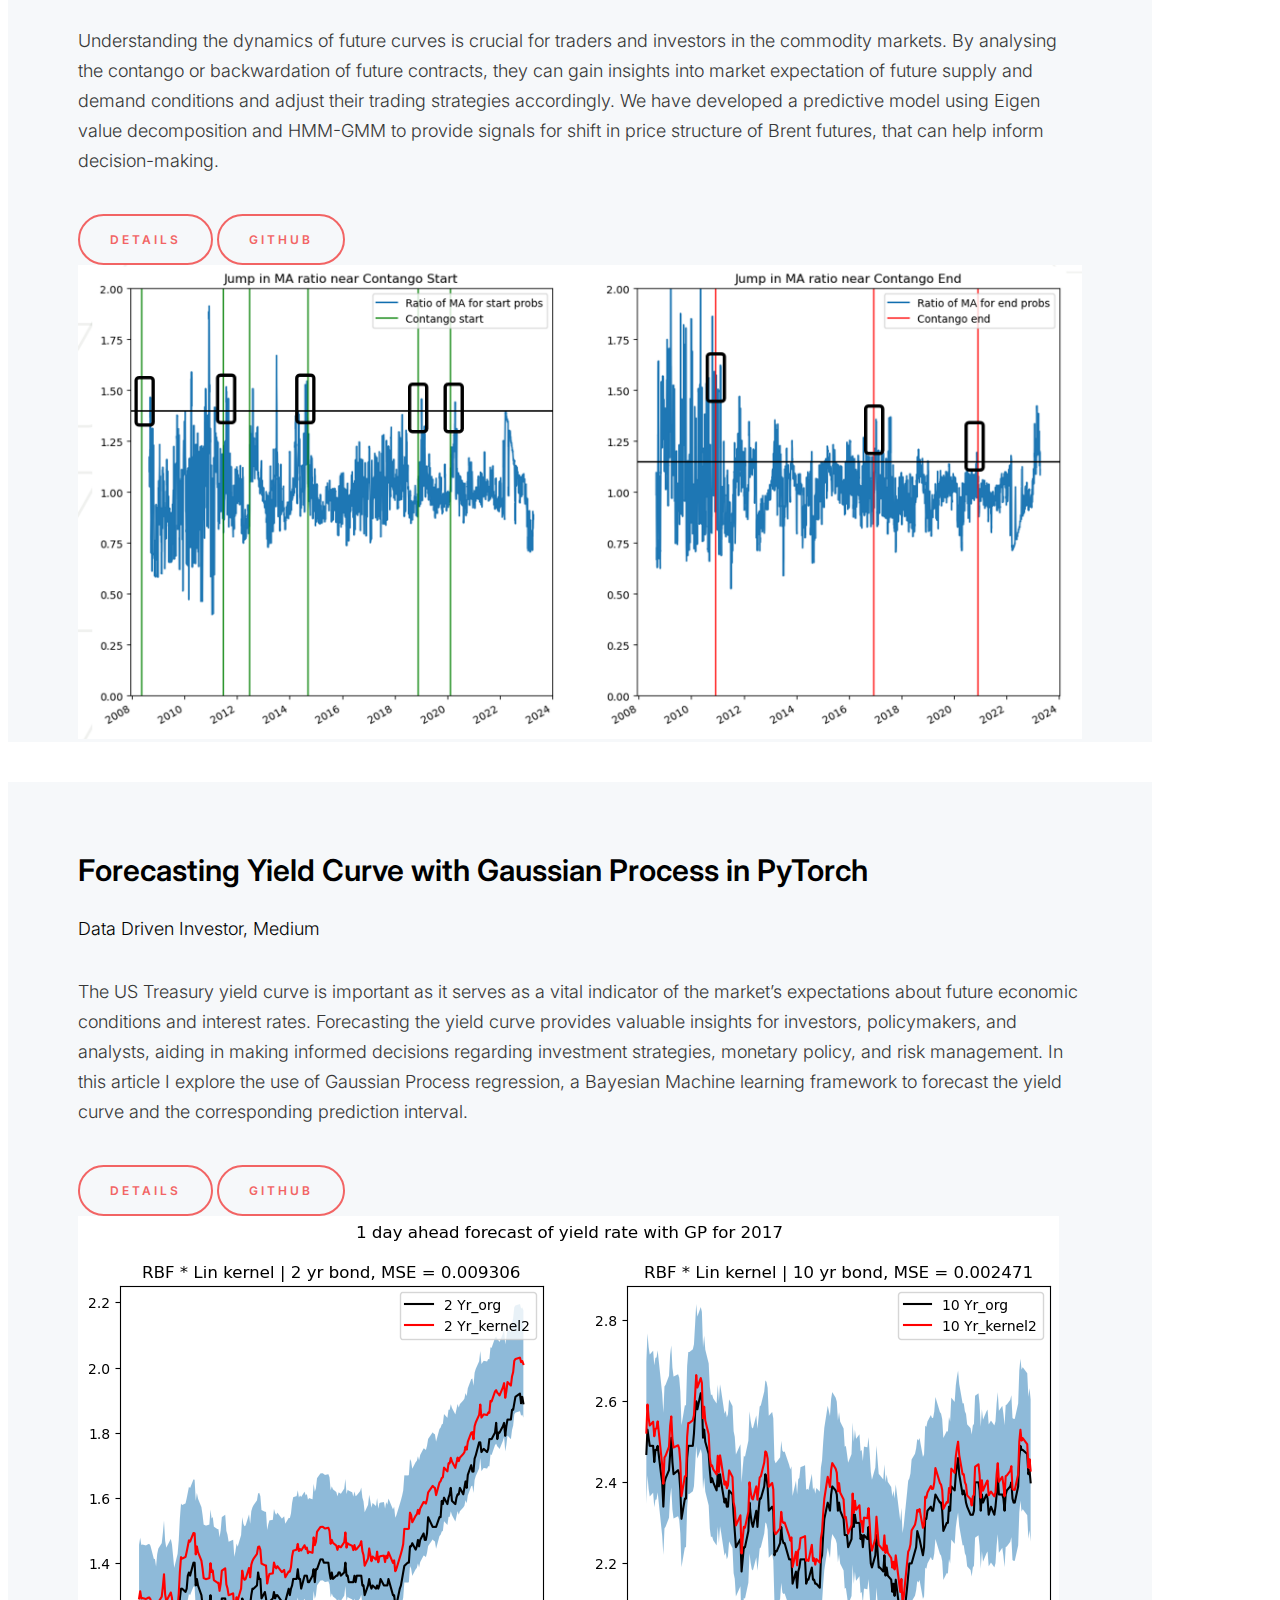
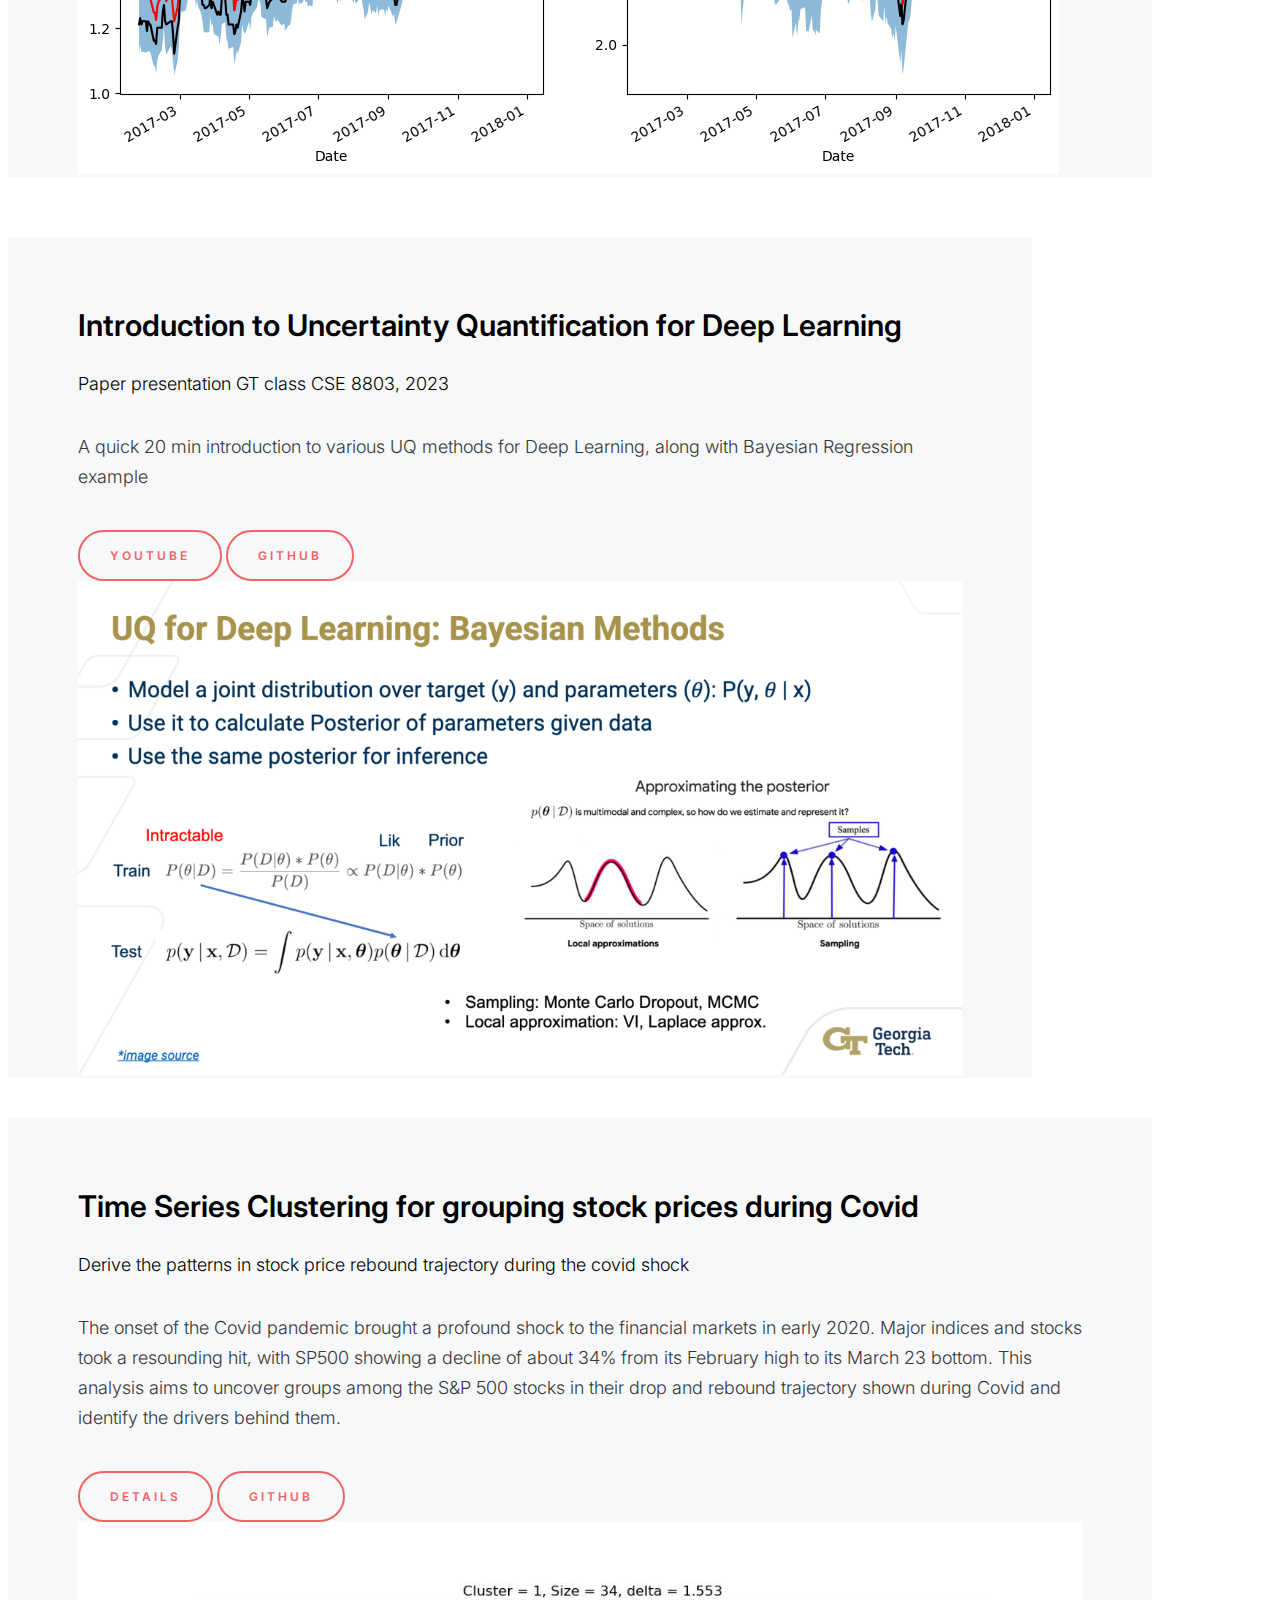
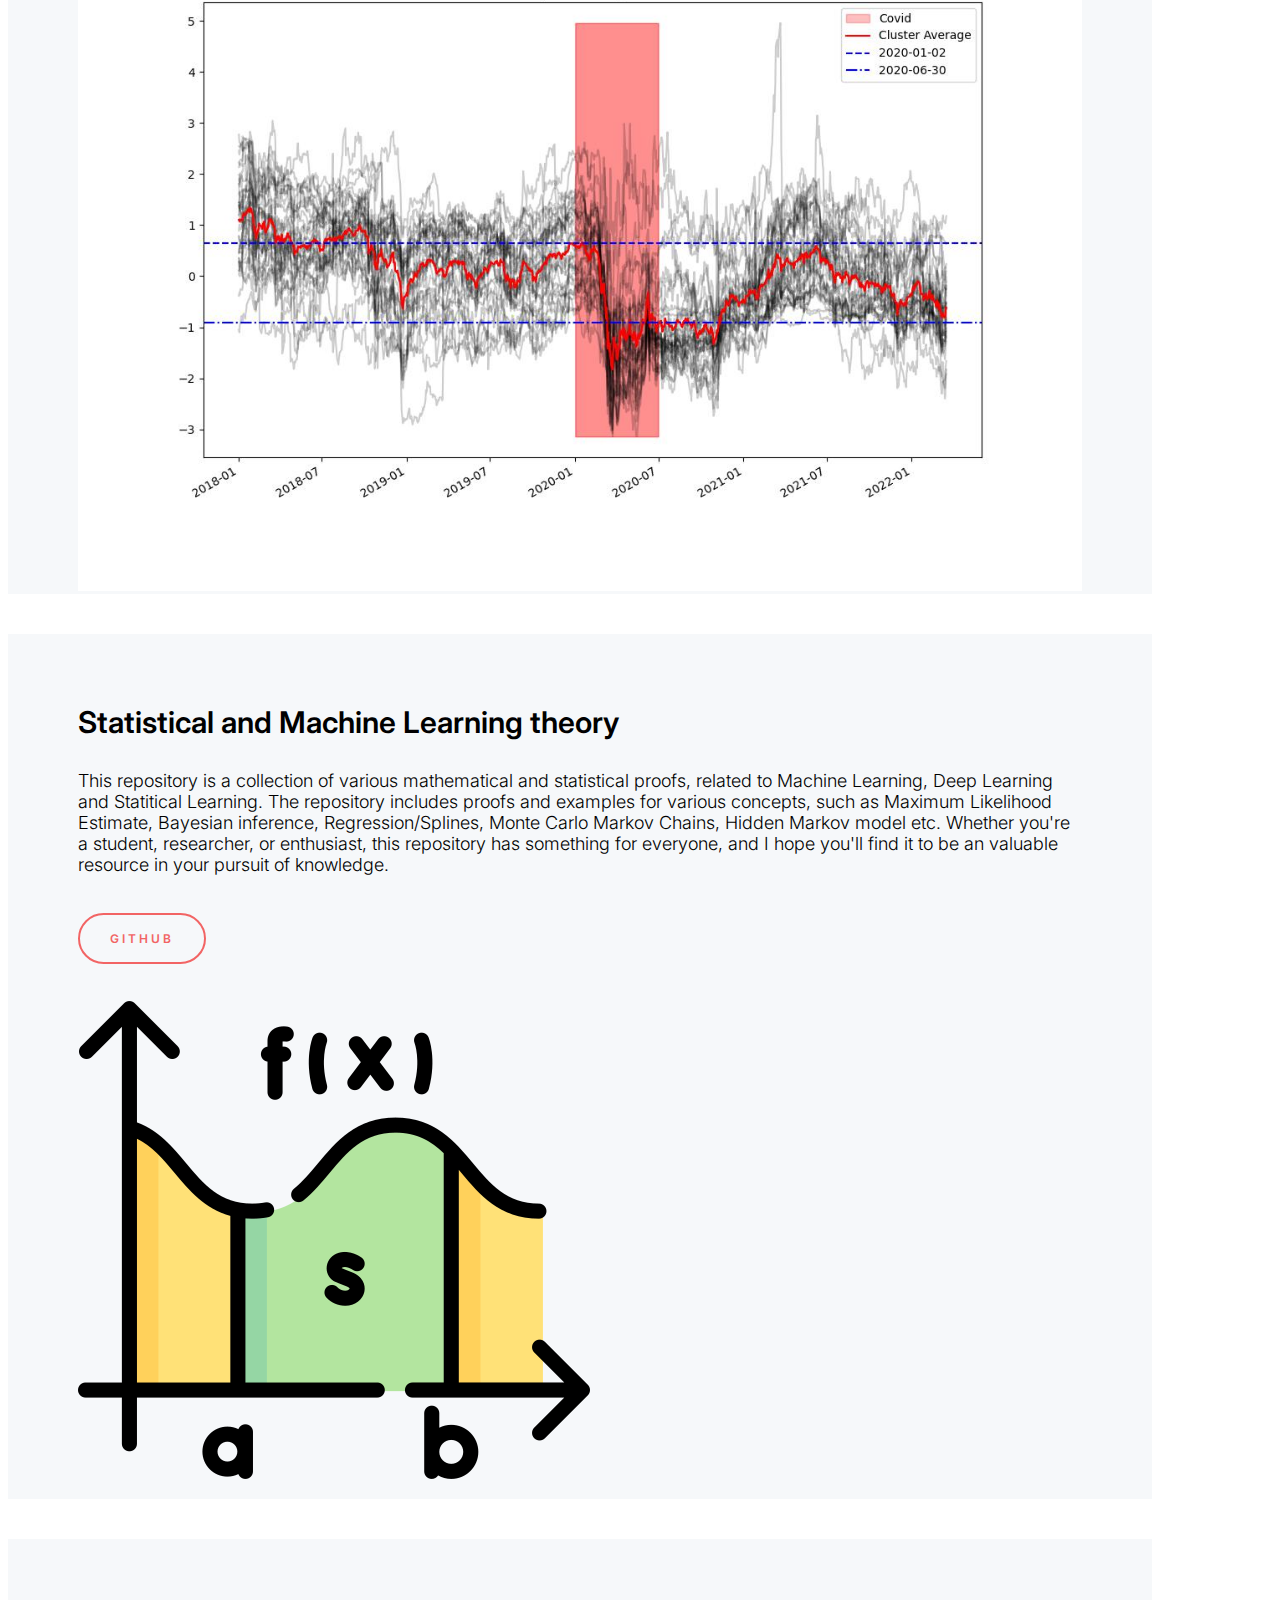
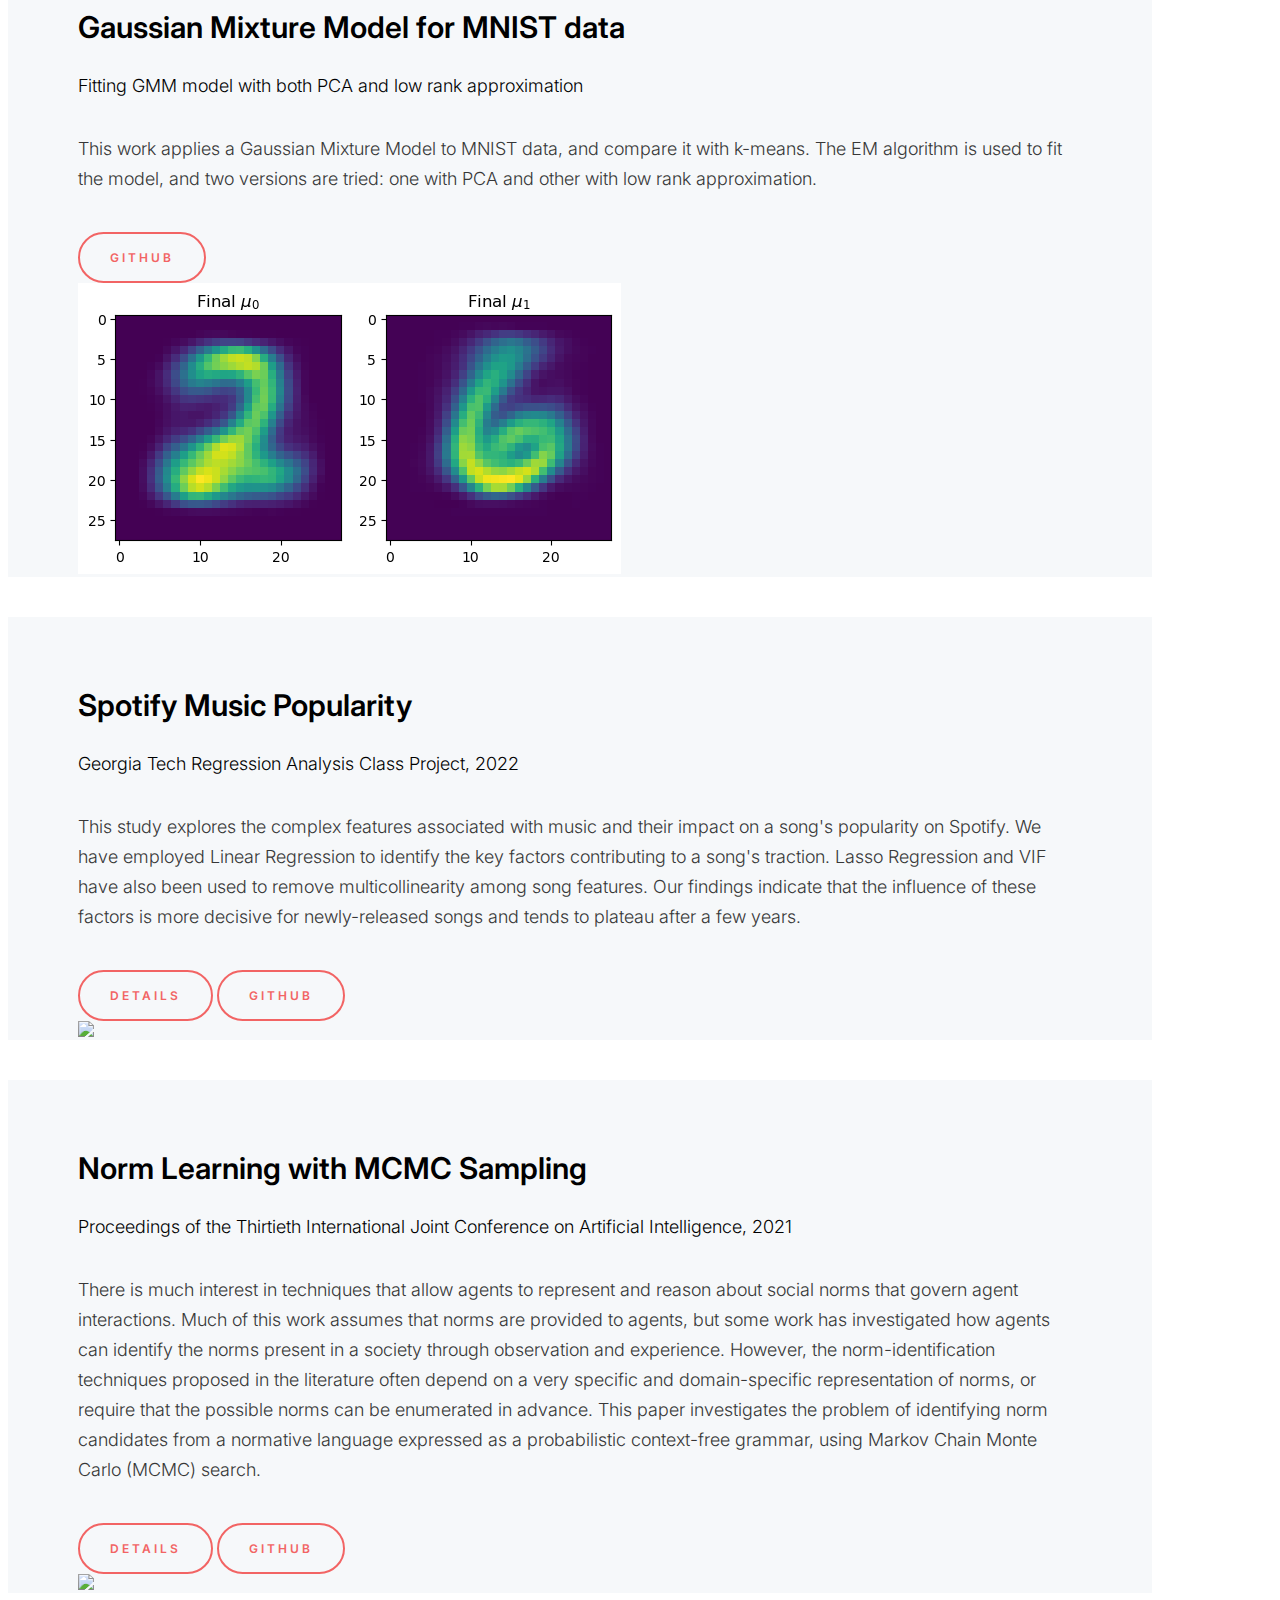
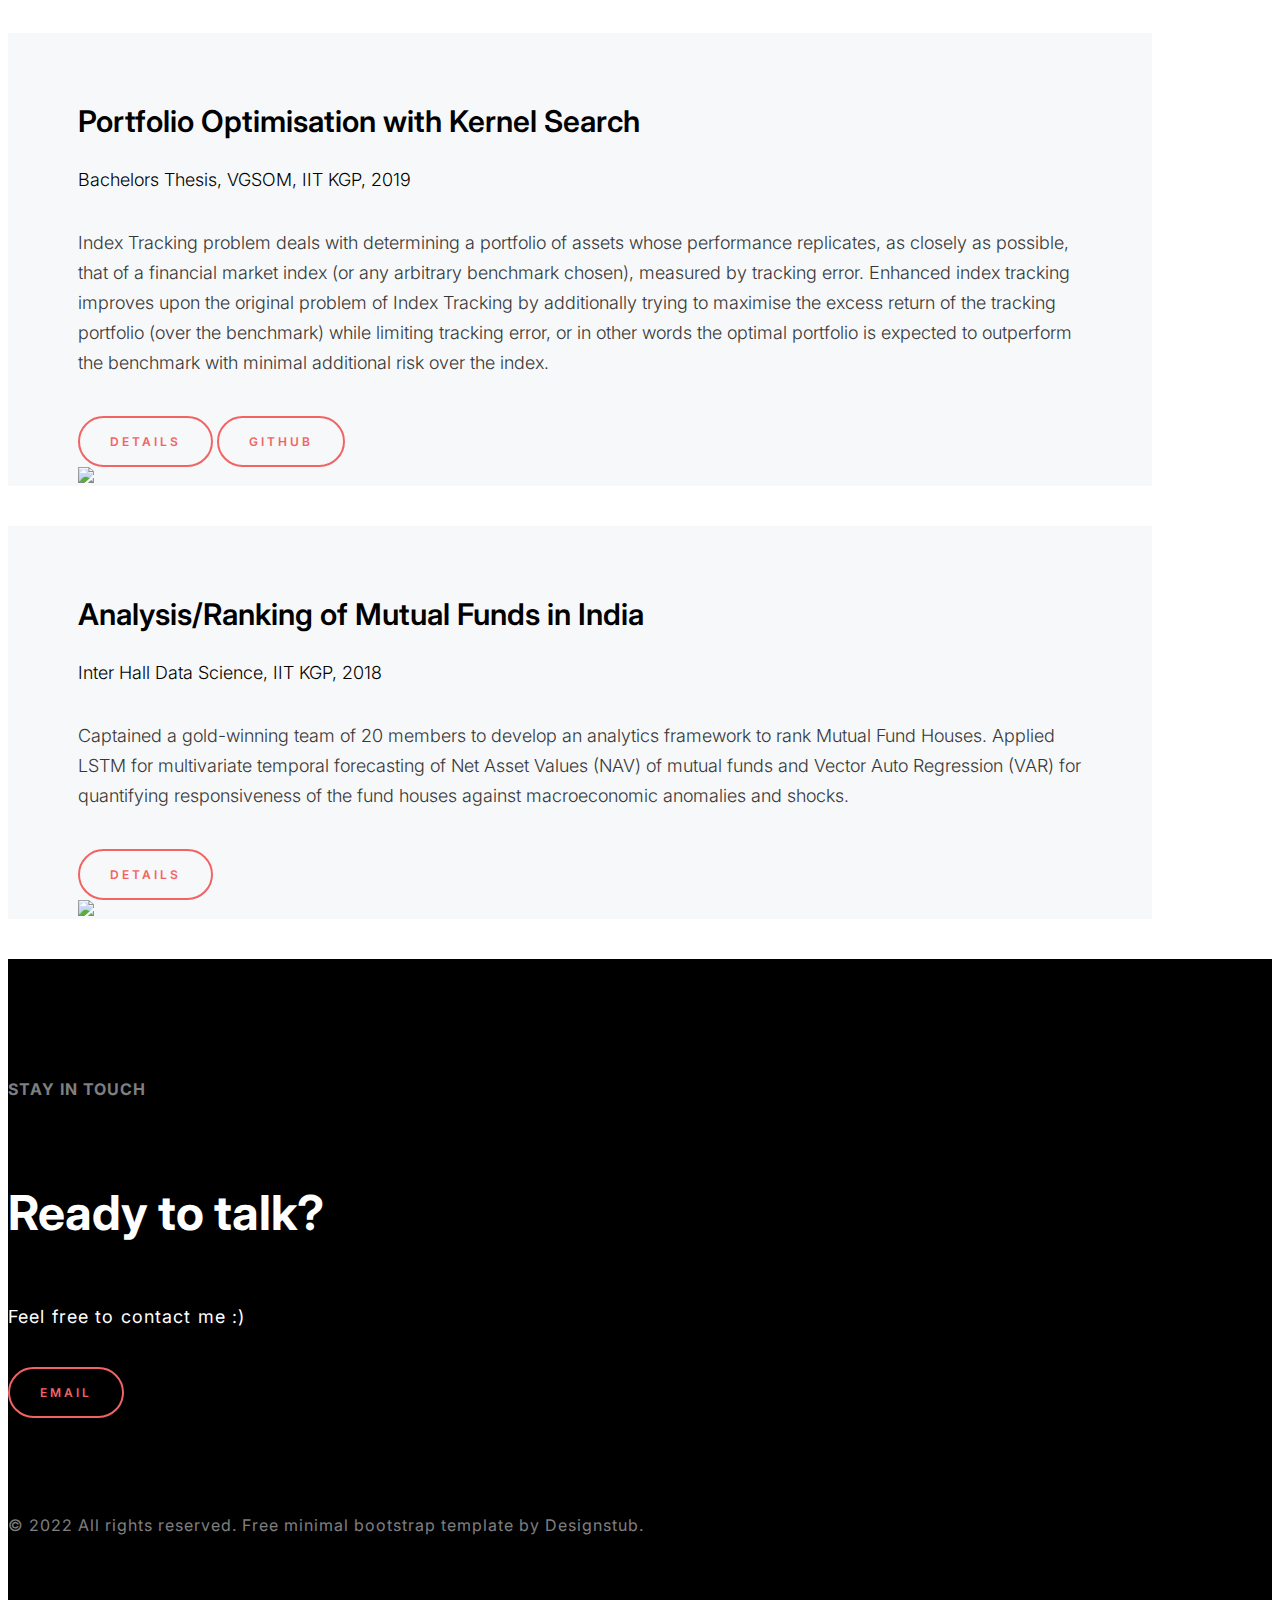
==== commit 66258c18: "gp yield" ====
--- a/works-setails.html
+++ b/works-setails.html
@@ -109,6 +109,22 @@
                     </div>
                 </div>
               </div>
+              <div class="ds-work-list">
+                <div class="row">
+                    <div class="col-12 col-sm-12 col-md-7 col-lg-7 col-xl-7 col-xxl-7">
+                        <section>
+                            <h3 class="ds-work-tilte">Forecasting Yield Curve with Gaussian Process in PyTorch</h3>
+                            <span class="ds-work-det-dep">Data Driven Investor, Medium</span>
+                            <p>The US Treasury yield curve is important as it serves as a vital indicator of the market’s expectations about future economic conditions and interest rates. Forecasting the yield curve provides valuable insights for investors, policymakers, and analysts, aiding in making informed decisions regarding investment strategies, monetary policy, and risk management. In this article I explore the use of Gaussian Process regression, a Bayesian Machine learning framework to forecast the yield curve and the corresponding prediction interval.</p>
+                            <a href="https://medium.com/datadriveninvestor/forecasting-yield-curve-with-gaussian-process-in-pytorch-28f6570b47a0" class="ds-button" target="_blank">Details</a>
+                            <a href="https://github.com/ashish1610dhiman/UQ_deep_learning/blob/main/README.md" class="ds-button" target="_blank">Github</a>
+                        </section>
+                    </div>
+                    <div class="col-12 col-sm-12 col-md-5 col-lg-5 col-xl-5 col-xxl-5">
+                        <figure><img src="assets/images/gp_yield.png"></figure>
+                    </div>
+                </div>
+              </div>
               <div class="ds-work-list-section">
                 <div class="ds-work-list">
                   <div class="row">
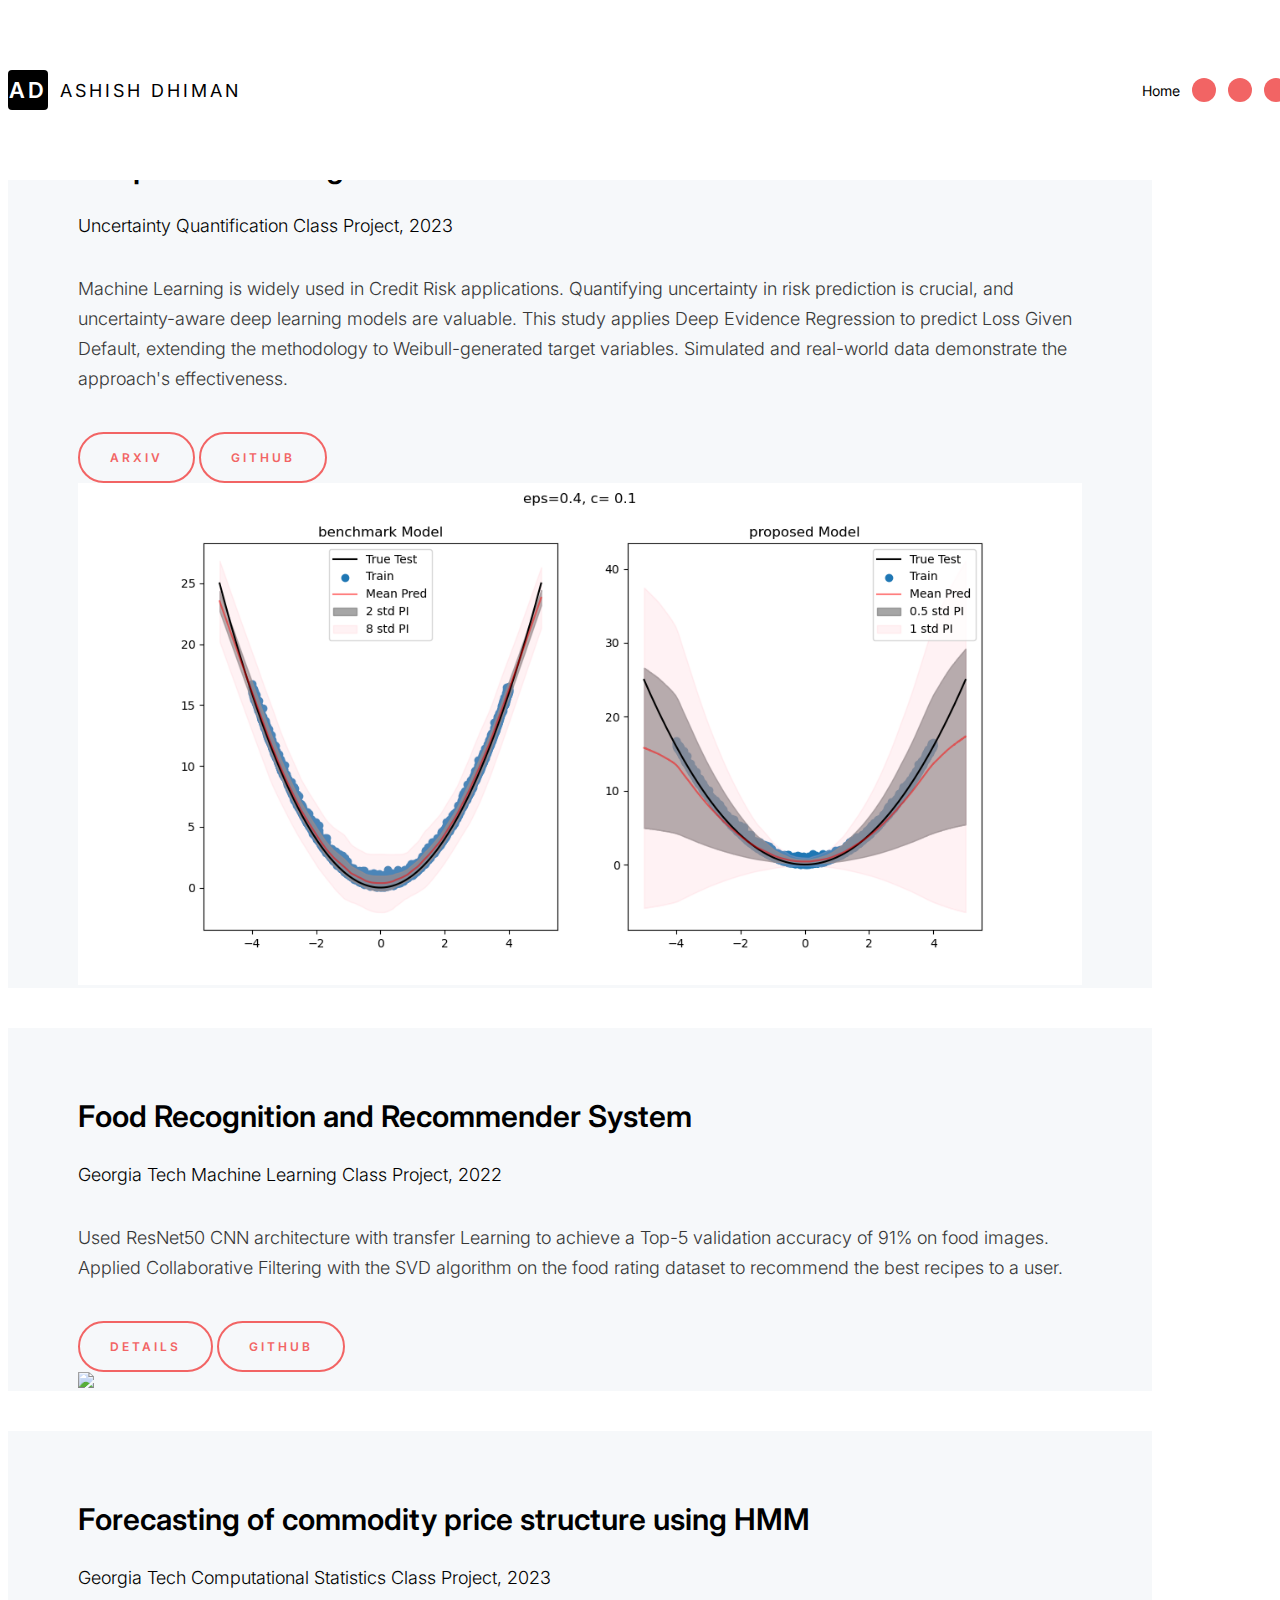
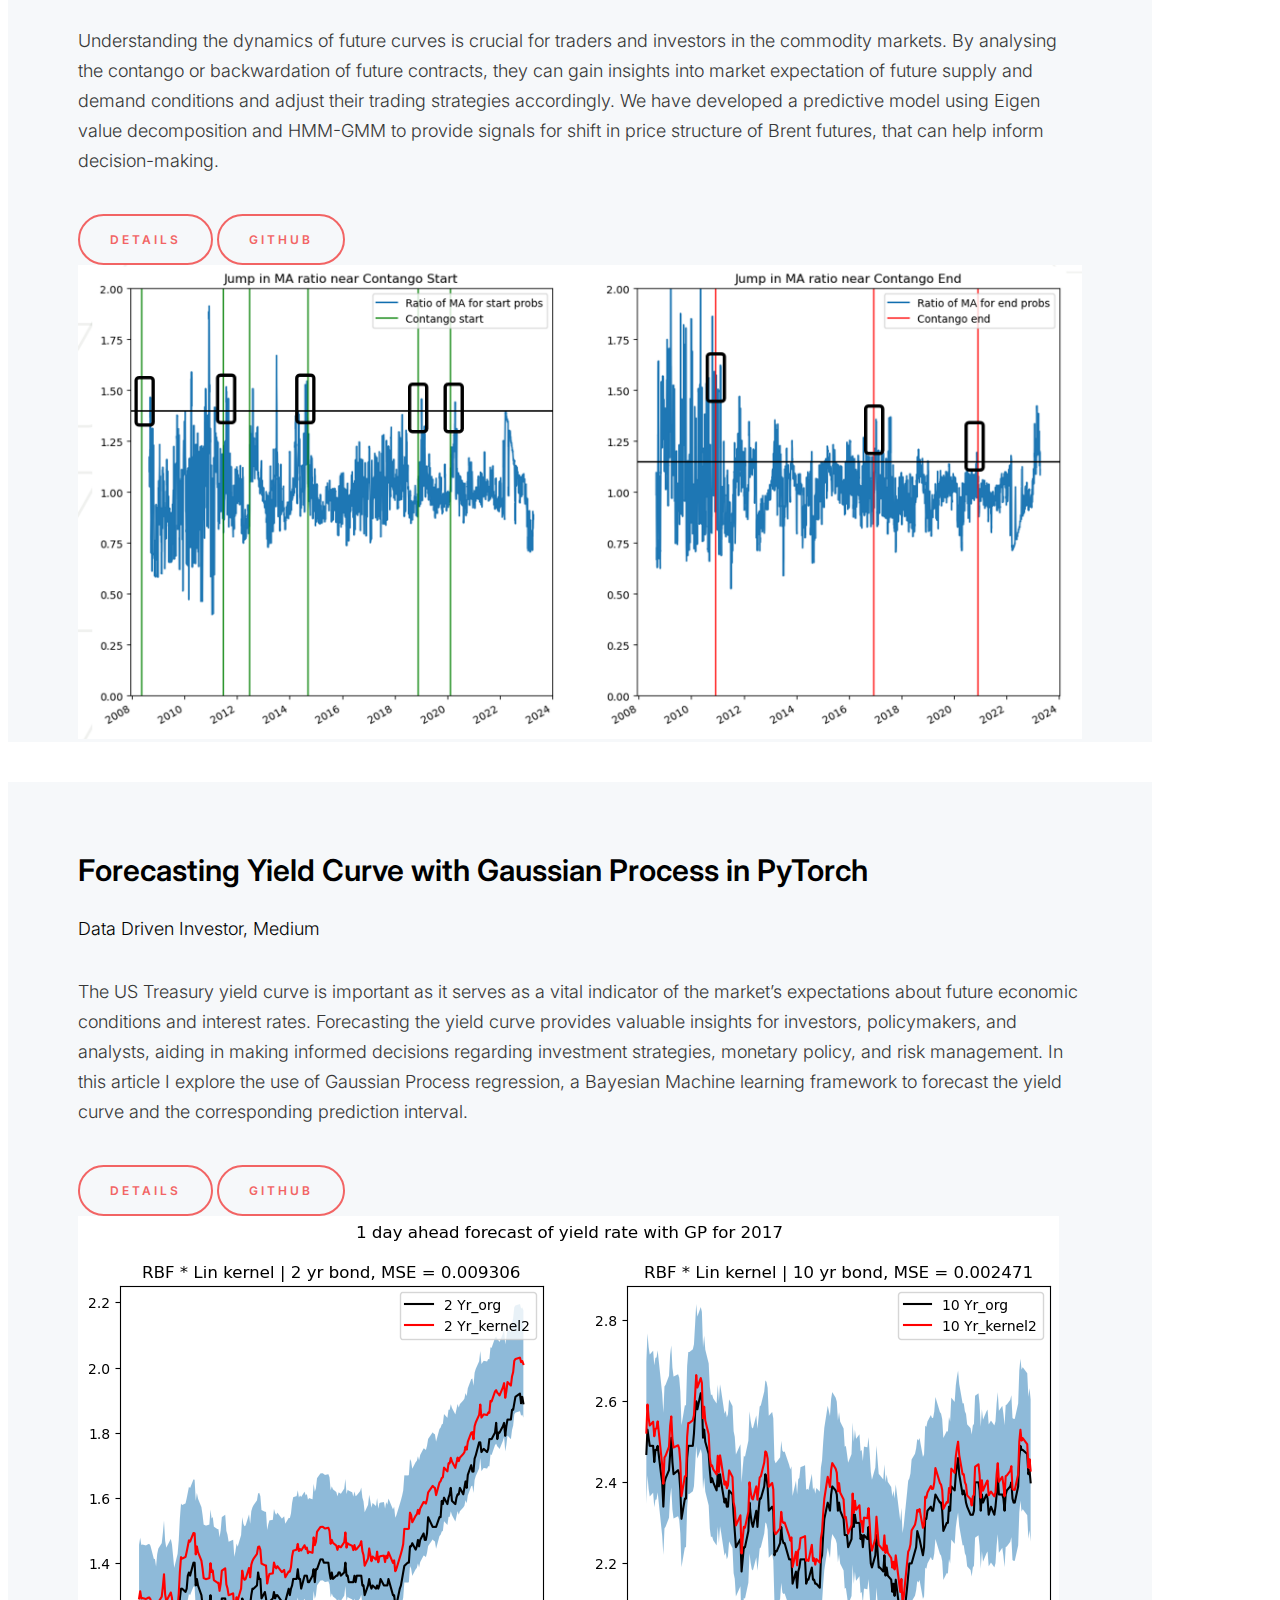
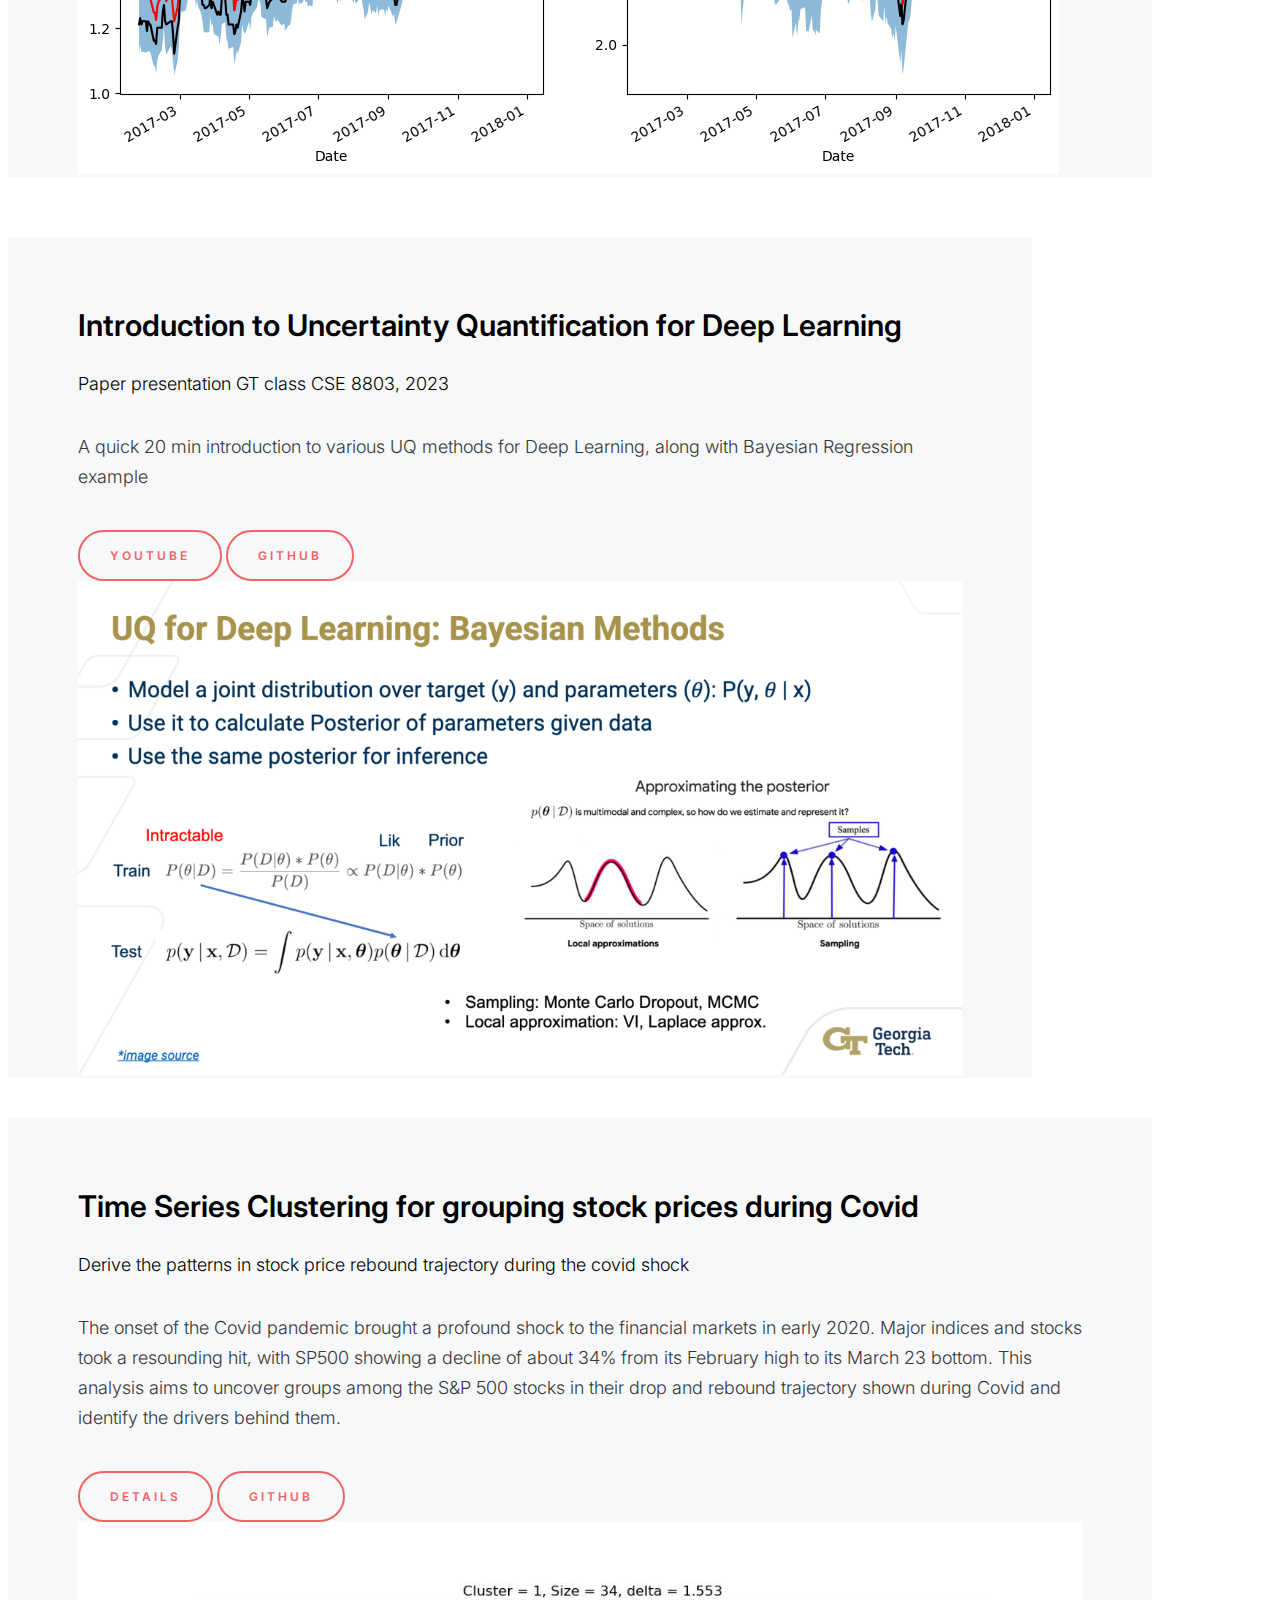
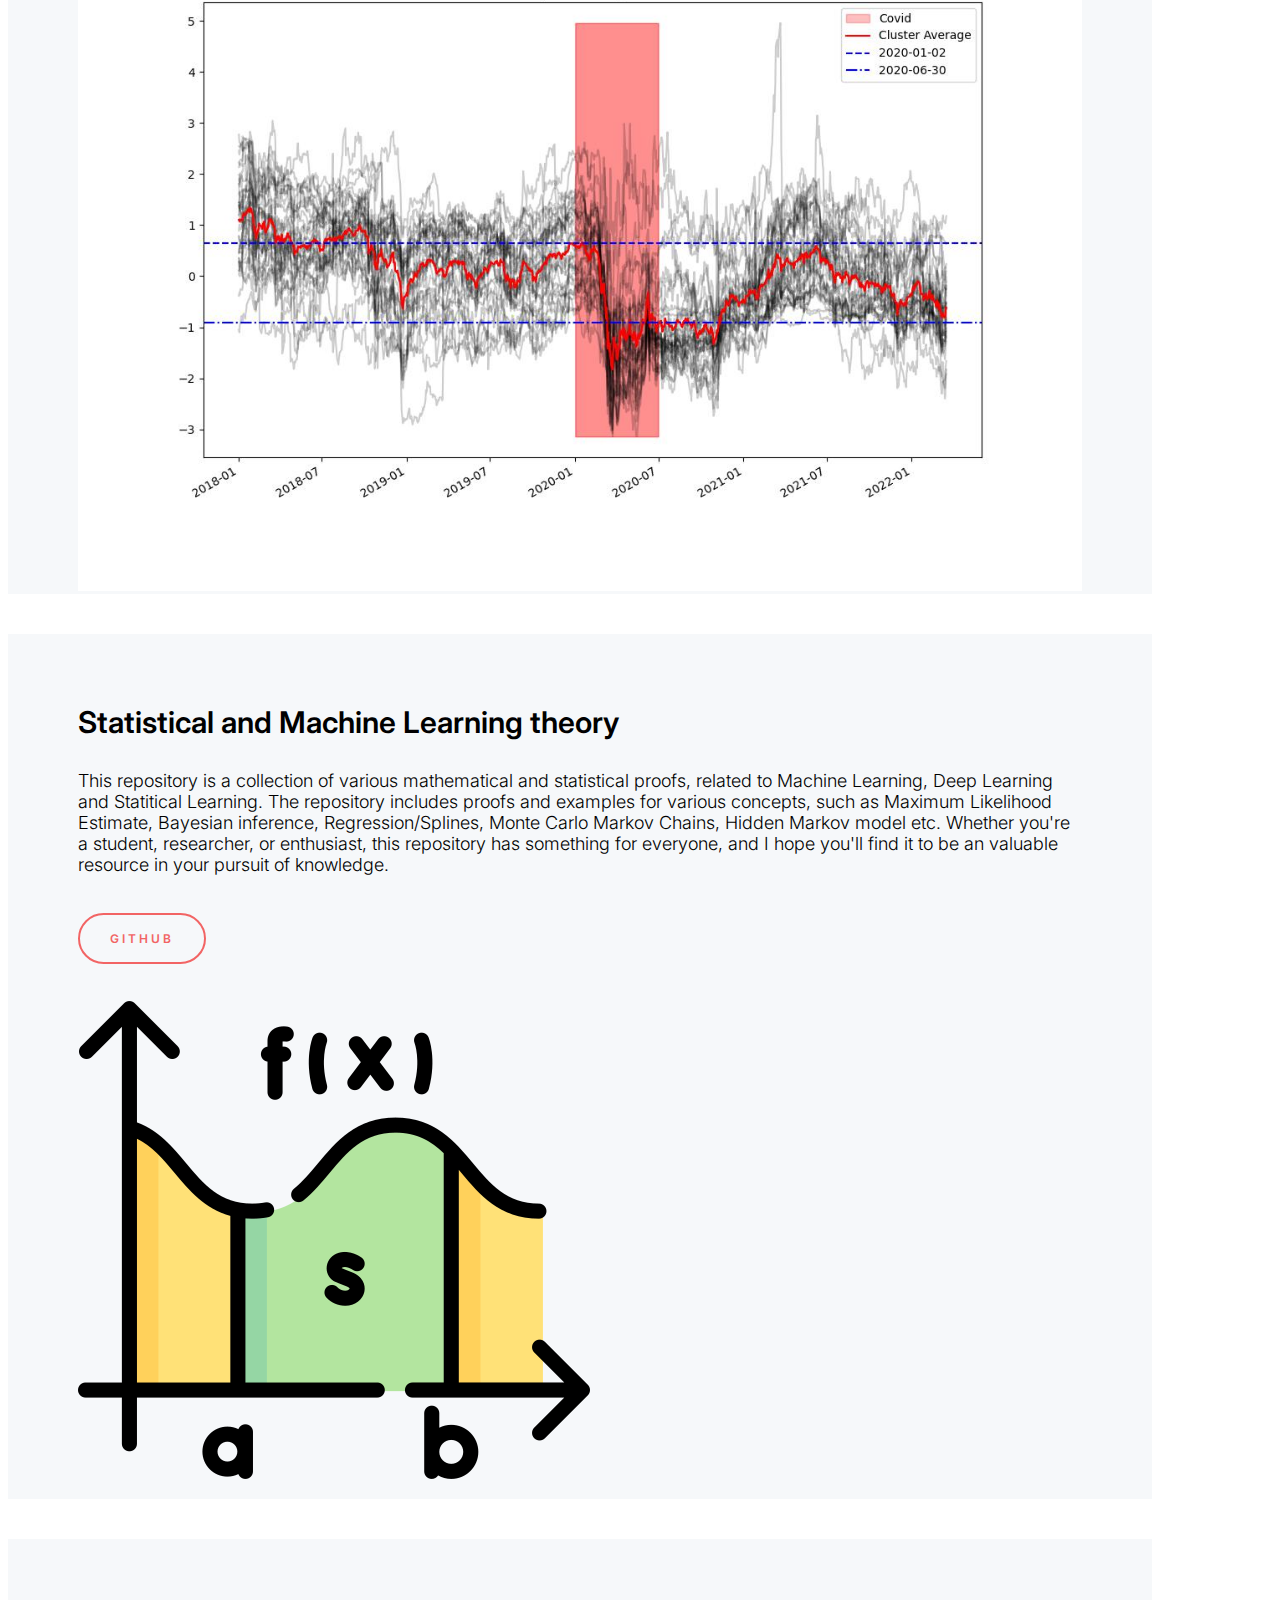
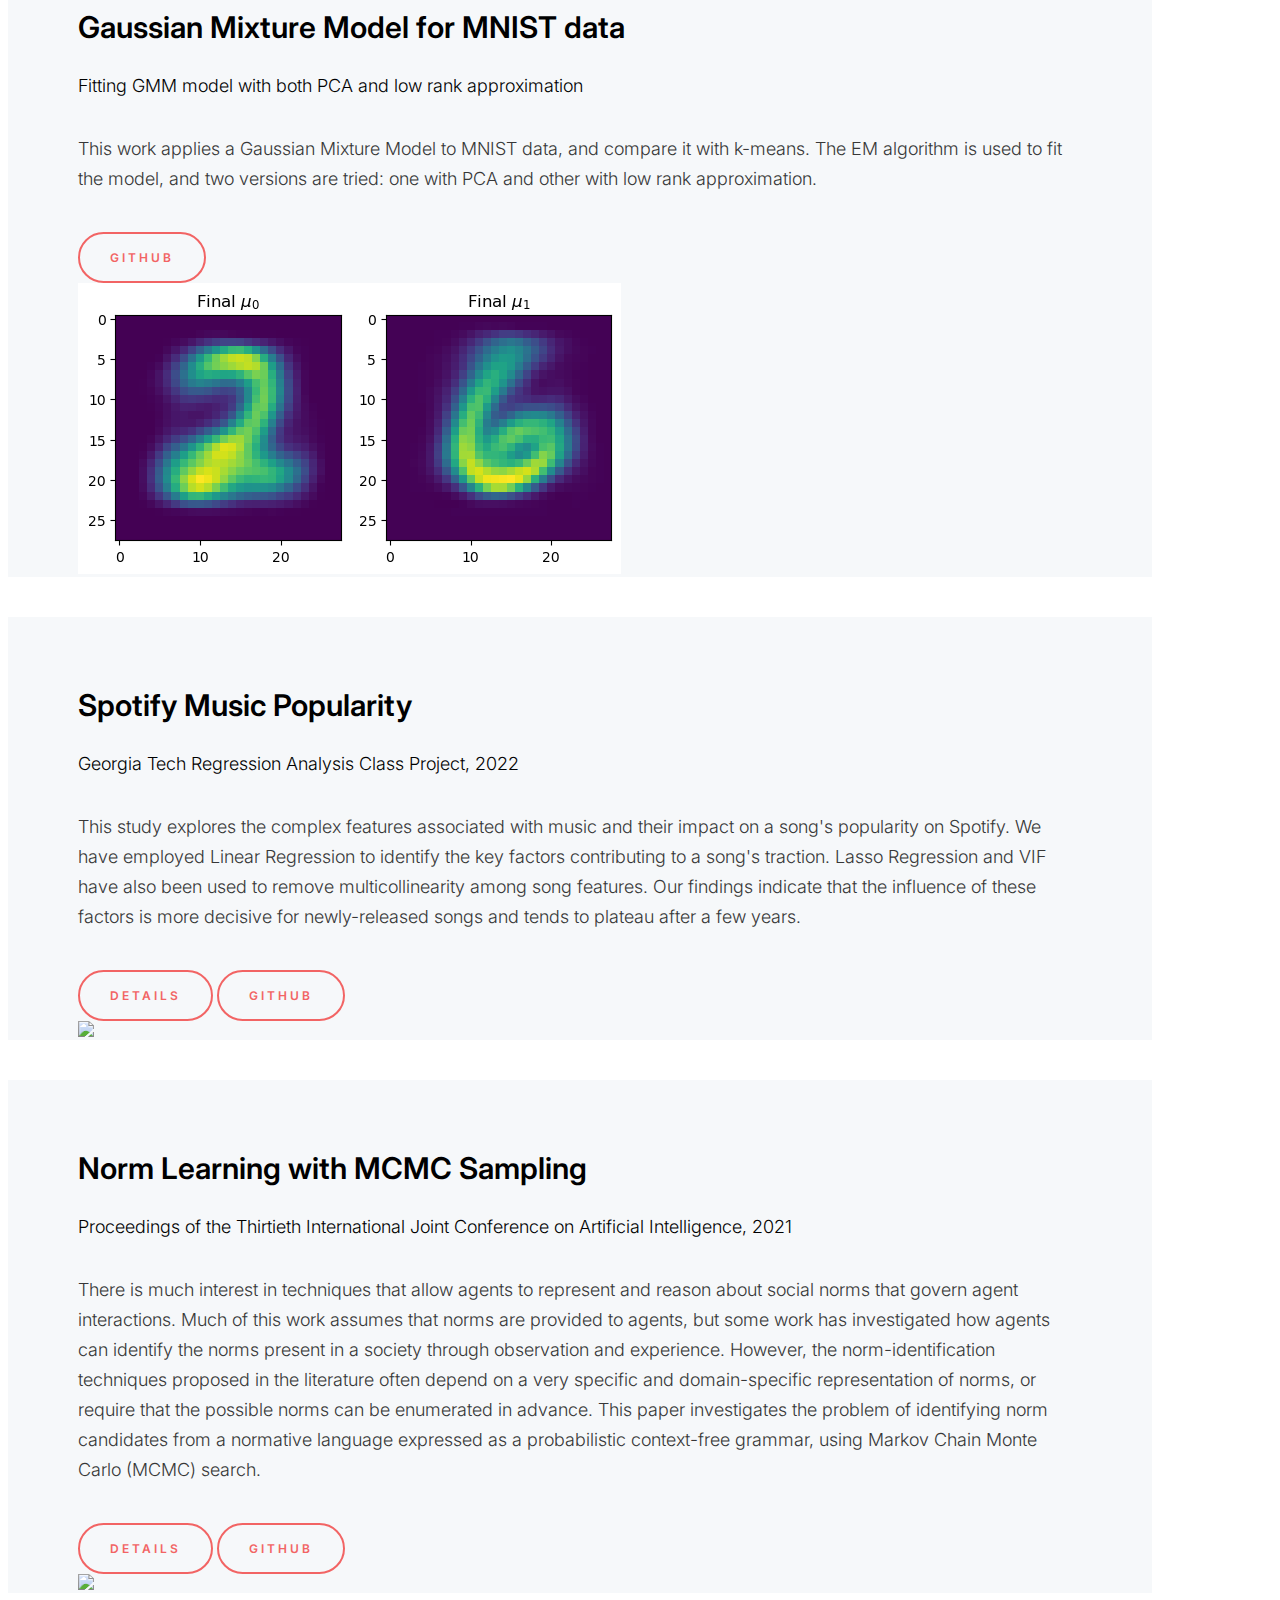
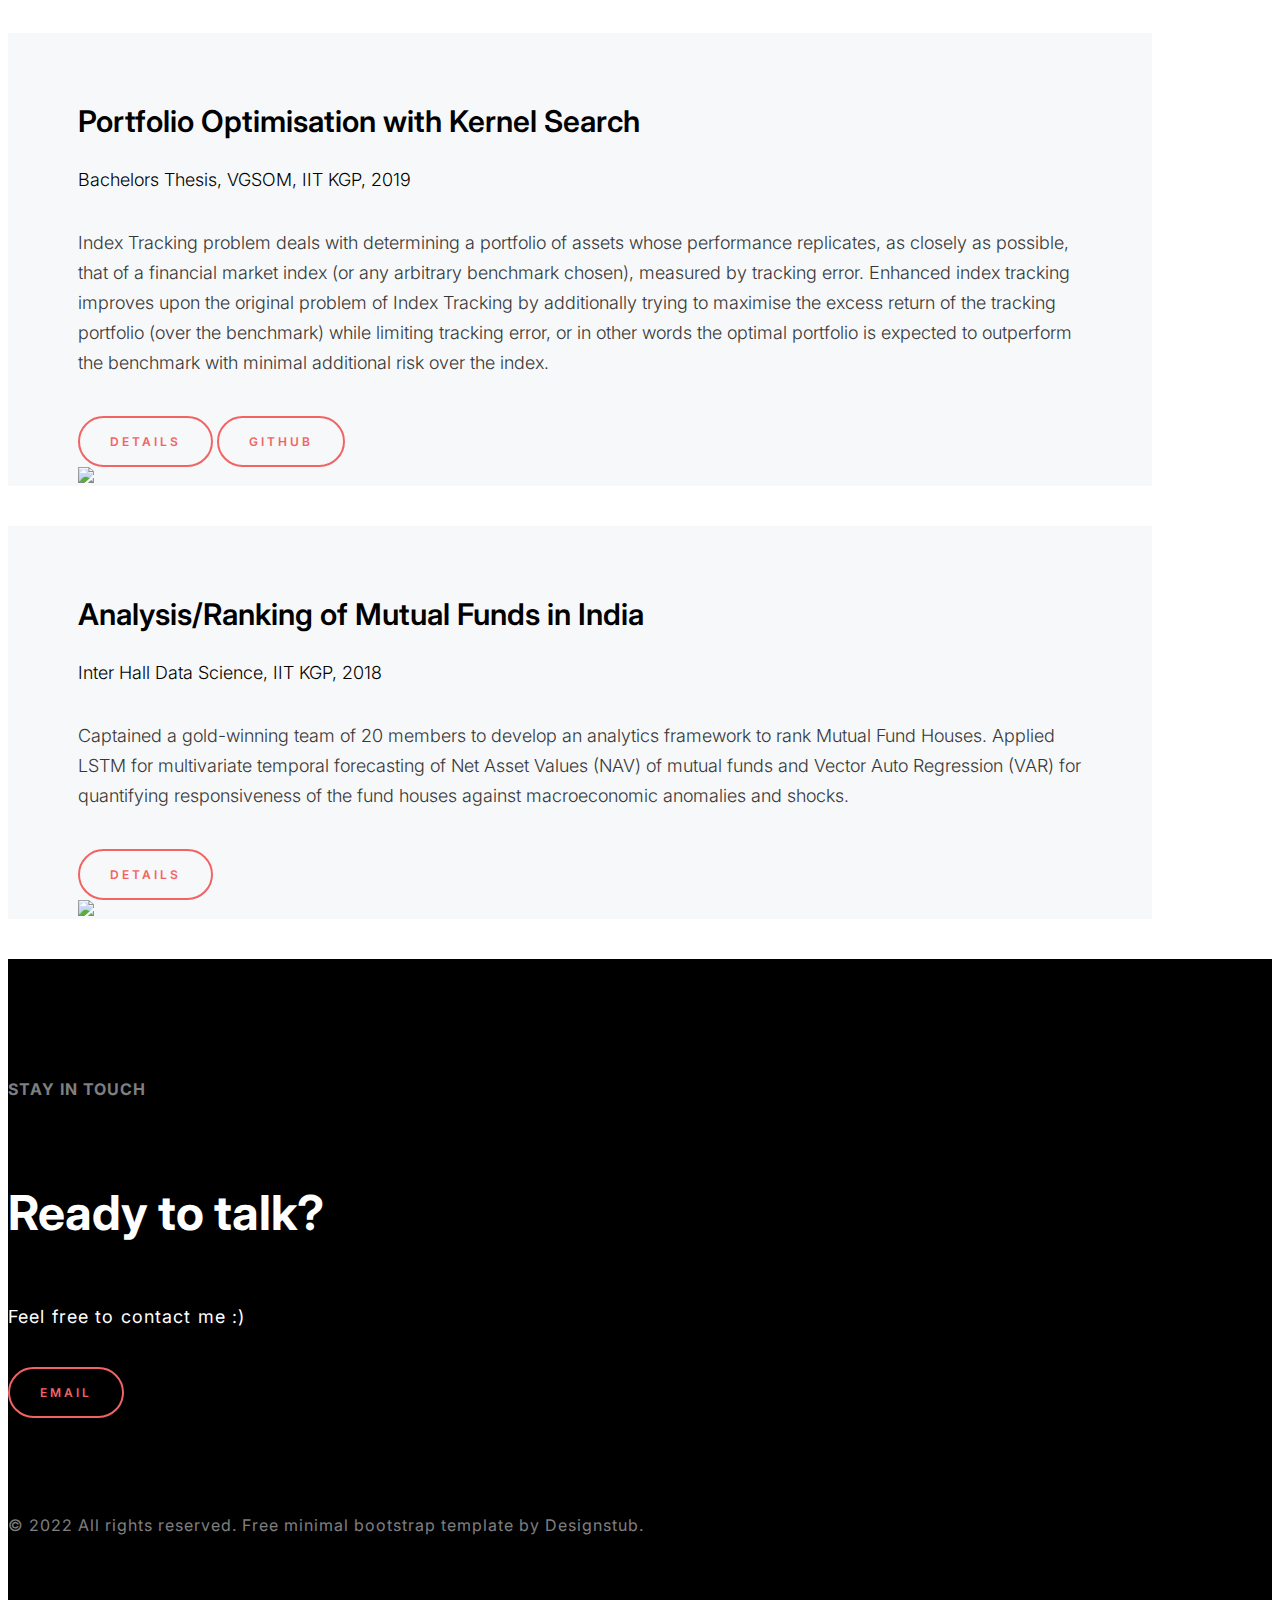
==== commit 7601560d: "changed details to arXiv" ====
--- a/works-setails.html
+++ b/works-setails.html
@@ -67,7 +67,7 @@
                             <h3 class="ds-work-tilte">Deep Evidence Regression for Credit Risk</h3>
                             <span class="ds-work-det-dep">Uncertainty Quantification Class Project, 2023</span>
                             <p>Machine Learning is widely used in Credit Risk applications. Quantifying uncertainty in risk prediction is crucial, and uncertainty-aware deep learning models are valuable. This study applies Deep Evidence Regression to predict Loss Given Default, extending the methodology to Weibull-generated target variables. Simulated and real-world data demonstrate the approach's effectiveness.</p>
-                            <a href="https://arxiv.org/abs/2305.04967" class="ds-button" target="_blank">Details</a>
+                            <a href="https://arxiv.org/abs/2305.04967" class="ds-button" target="_blank">arXiv</a>
                             <a href="https://github.com/ashish1610dhiman/iuq_project" class="ds-button" target="_blank">Github</a>
                         </section>
                     </div>
--- a/assets/css/main.css
+++ b/assets/css/main.css
@@ -58,7 +58,7 @@
 .ds-numbervalulist{ list-style: none; display: flex; align-items: center; flex-wrap: wrap; margin: 0; padding: 0; margin-top: 60px; }
 .ds-numbervalulist li{ margin-right: 60px; }
 .ds-numbervalulist li:last-child{ margin-right: 0; }
-.ds-numbervalulist strong{ display: block; color: var(--highlight-colour); font-size: 36px; font-weight: 800; }
+.ds-numbervalulist strong{ display: block; color: var(--highlight-colour); font-size: 36px; font-weight: 610; }
 .ds-numbervalulist span{ font-size: 16px; letter-spacing: 1px; }
 /*-----------------------------------------------------------------
   3. >>> About Style
